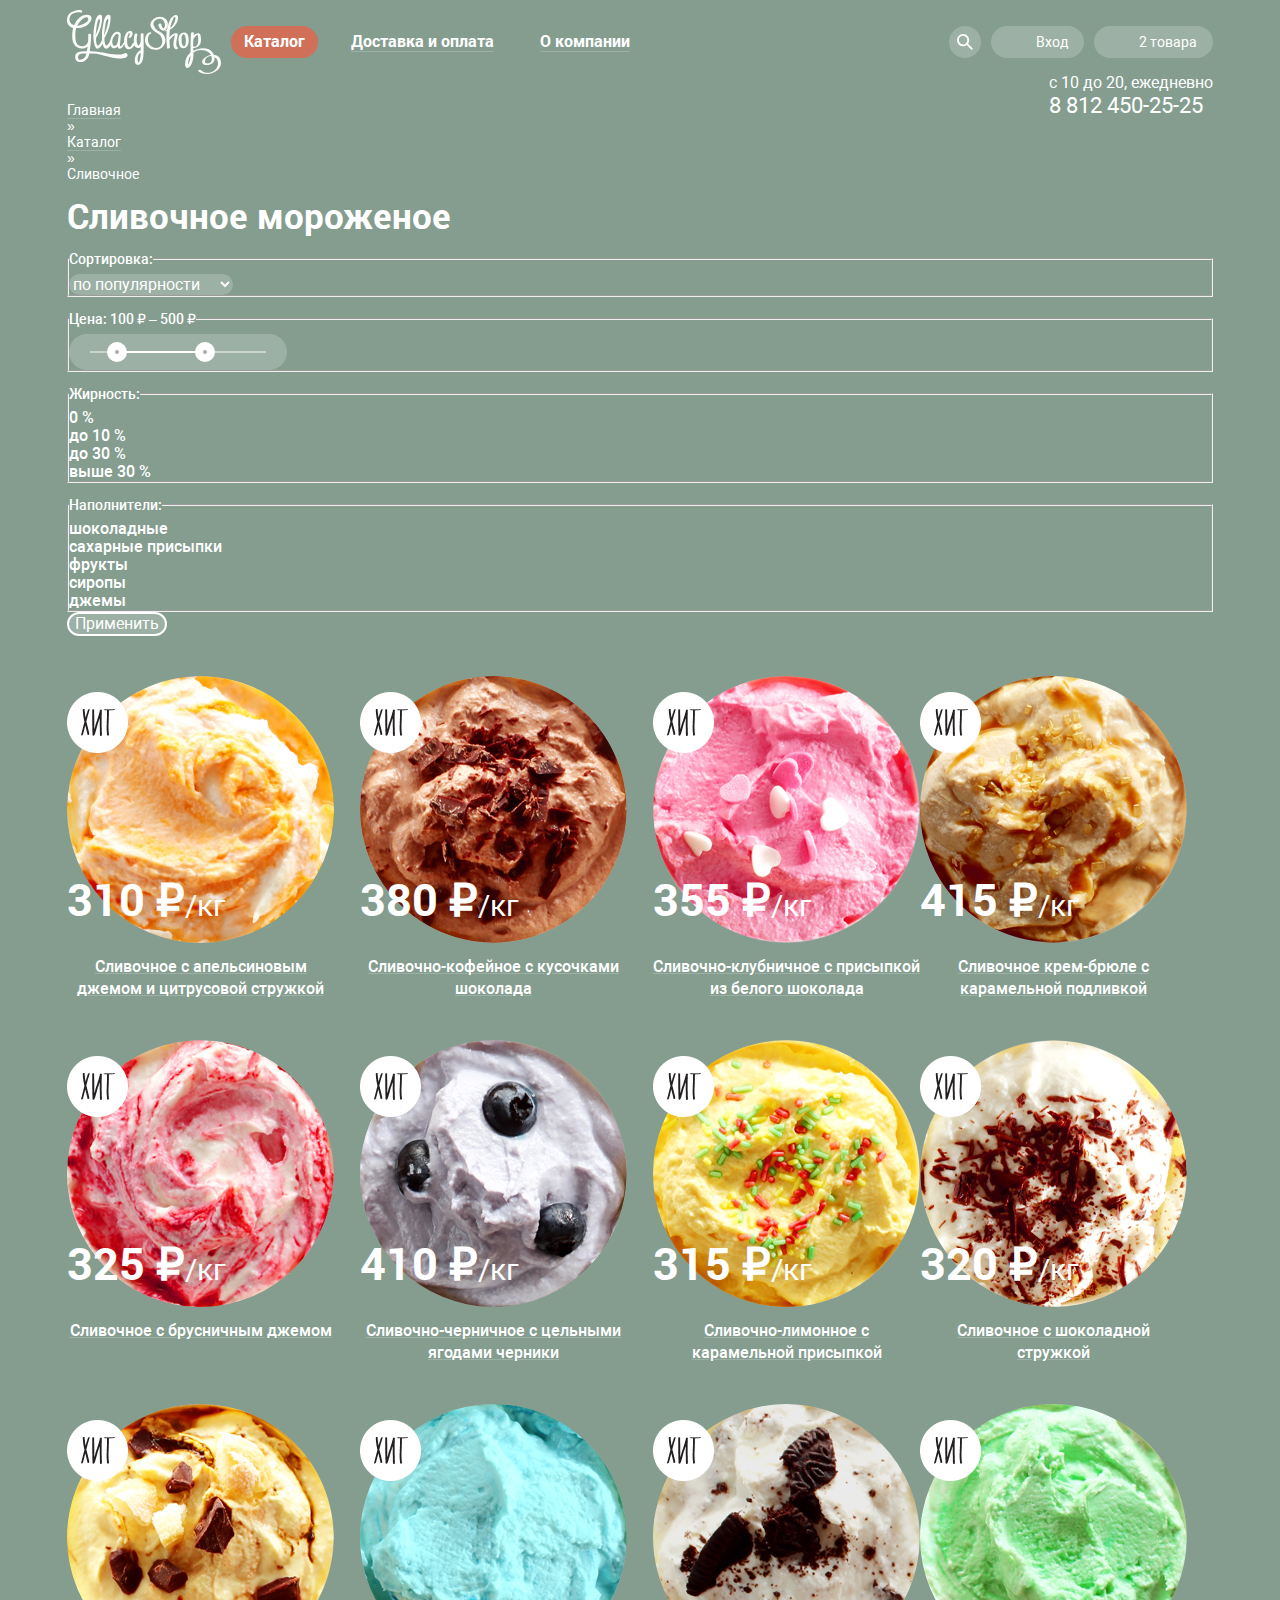
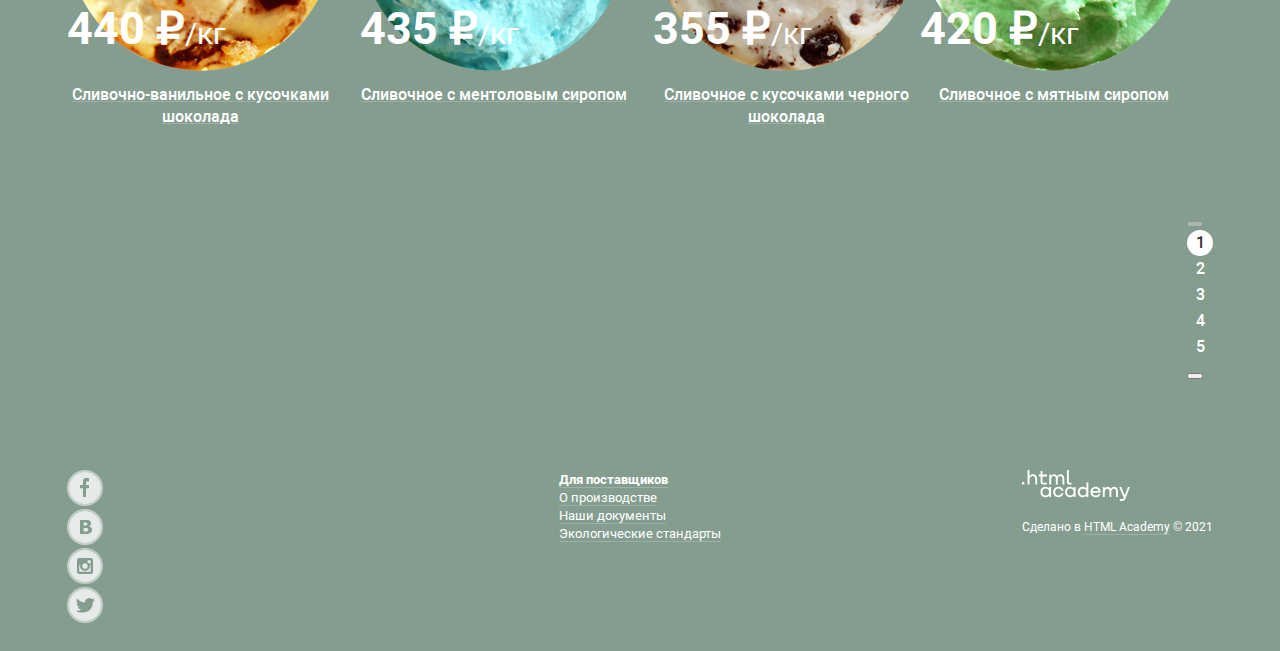
==== catalog.html @ dce728ed "начинает оформление микросетки на главной страницы и выпадающее меню из главного меню" ====
<!DOCTYPE html>
<html lang="ru">
<head>
  <meta charset="utf-8">
  <title>HTML Academy: Глейси</title>
  <meta name="viewport" content="width=device-width, initial-scale=1.0">
  <link rel="icon" href="favicon.ico">
  <link rel="apple-touch-icon" href="favicon/180.png">
<!--  <link rel="manifest" href="manifest.webmanifest">-->
  <link href="https://fonts.googleapis.com/css2?family=Roboto:wght@400;500;700&display=swap" rel="stylesheet">
  <link href="css/normalize.css" rel="stylesheet">
  <link href="css/style.css" rel="stylesheet">
</head>
<body class="green-back">
<header class="main-header">
  <nav class="main-nav">
    <a class="logo" href="index.html">
      <img src="img/logo.svg" width="154" height="64" alt="Логотип магазина мороженого Gllacy Shop">
    </a>
    <ul class="main-nav-list">
      <li class="main-nav-item">
        <a class="main-nav-link active" href="#"><span class="link-border">Каталог</span></a>
        <ul class="menu-list">
          <li class="menu-item">
            <a class="menu-link new" href="#">Новинки</a>
          </li>
          <li class="menu-item active">
            <a class="menu-link">Сливочное</a>
          </li>
          <li class="menu-item">
            <a class="menu-link" href="#">Щербеты</a>
          </li>
          <li class="menu-item">
            <a class="menu-link" href="#">Фруктовый лед</a>
          </li>
          <li class="menu-item">
            <a class="menu-link" href="#">Мелорин</a>
          </li>
        </ul>
      </li>
      <li class="main-nav-item">
        <a class="main-nav-link" href="#"><span class="link-border">Доставка и оплата</span></a>
      </li>
      <li class="main-nav-item">
        <a class="main-nav-link" href="#"><span class="link-border">О компании</span></a>
      </li>
    </ul>
    <ul class="user-list">
      <li class="user-list-item">
        <button class="user-link search-button" type="button" aria-label="Поиск товара"></button>
        <form class="user-form search-form" action="https://echo.htmlacademy.ru" method="get">
          <label class="visually-hidden" for="search-index">Введите слово для поиска</label>
          <input type="text" name="search-index" id="search-index" placeholder="Крем-брюле">
        </form>
      </li>
      <li class="user-list-item">
        <a class="user-link login-link" href="#">Вход</a>
        <form class="user-form login-form" action="https://echo.htmlacademy.ru" method="post">
          <div>
            <label class="visually-hidden" for="login-email">Введите e-mail</label>
            <input type="email" name="login-email" id="login-email" placeholder="email@example.com">
          </div>
          <div>
            <label class="visually-hidden" for="login-password">Введите пароль</label>
            <input type="password" name="login-password" id="login-password"
                   placeholder="&#183; &#183; &#183; &#183; &#183; &#183;">
          </div>
          <div>
            <button class="button login-button" type="button">Войти</button>
            <ul class="login-form-list">
              <li class="login-form-item">
                <a class="login-form-link" href="#">Забыли пароль</a>
              </li>
              <li class="login-form-item">
                <a class="login-form-link" href="#">Новая регистрация</a>
              </li>
            </ul>
          </div>
        </form>
      </li>
      <li class="user-list-item">
        <a class="user-link cart-link" href="#" aria-label="Корзина покупок">
          <span class="cart cart-filled">2 товара</span>
        </a>
        <div class="cart-content">
          <table>
            <tbody>
            <tr>
              <td>
                <button class="cart-reset" type="reset">
                  <span class="visually-hidden">Удалить из корзины</span>
                </button>
              </td>
              <td>
                <img src="img/icecream1.png" width="33" height="33"
                     alt="Сливочный пломбир с желтым апельсиновым джемом">
              </td>
              <td>Пломбир с апельсиновым джемом</td>
              <td>1,5 кг х <span class="cart-price">200 руб.</span></td>
              <td>300 руб.</td>
            </tr>
            <tr>
              <td>
                <button class="cart-reset" type="reset">
                  <span class="visually-hidden">Удалить из корзины</span>
                </button>
              </td>
              <td>
                <img src="img/icecream3.png" width="33" height="33" alt="Розовый клубничный пломбир с присыпкой из
                  маленьких белых сердечек">
              </td>
              <td>Клубничный пломбир с присыпкой из белого шоколада</td>
              <td>1,5 кг х <span class="cart-price">300 руб.</span></td>
              <td>450 руб.</td>
            </tr>
            </tbody>
          </table>
          <dl class="cost-cost">
            <dt>Итого:</dt>
            <dd>750 руб.</dd>
          </dl>
          <button class="button order-button" type="submit">Оформить заказ</button>
        </div>
      </li>
    </ul>
    <div class="nav-contacts">
      <p>с 10 до 20, ежедневно</p>
      <a class="nav-phone" href="tel:88124502525">8 812 450-25-25</a>
    </div>
  </nav>
</header>
<main class="page-main container">
  <ul class="breadcrumbs">
    <li class="breadcrumbs-item">
      <a class="breadcrumbs-link" href="index.html">Главная</a>
    </li>
    <li>
      <span>&#187;</span>
    </li>
    <li class="breadcrumbs-item">
      <a class="breadcrumbs-link" href="catalog.html">Каталог</a>
    </li>
    <li>
      <span>&#187;</span>
    </li>
    <li class="breadcrumbs-item">
      <a class="breadcrumbs-link active">Сливочное</a>
    </li>
  </ul>
  <h1 class="catalog-title">Сливочное мороженое</h1>
  <section class="filter">
    <h2 class="visually-hidden">Фильтр</h2>
    <form class="filter-form" action="https://echo.htmlacademy.ru" method="get">
      <fieldset class="filter-fieldset sorting">
        <legend>Сортировка:</legend>
        <select class="sorting-select" name="sorting">
          <option value="value1" selected>по популярности</option>
          <option value="value2">сначала недорогие</option>
          <option value="value3">сначала дорогие</option>
          <option value="value4">по жирности</option>
        </select>
      </fieldset>
      <fieldset class="filter-fieldset price">
        <legend>Цена: 100 ₽ – 500 ₽</legend>
        <div class="price-range">
          <input type="range" id="range-1" min="0" max="400" value="100">
          <input type="range" id="range-2" min="400" max="800" value="500">
<!--          <div class="price-line-grey">-->
<!--            <div class="price-line-white"></div>-->
<!--          </div>-->
<!--          <div>-->
<!--            <label class="price-circle price-circle-left" for="range-1"></label>-->
<!--            <label class="price-circle price-circle-right" for="range-2"></label>-->
<!--          </div>-->
        </div>
      </fieldset>
      <fieldset class="filter-fieldset fat">
        <legend>Жирность:</legend>
        <ul class="fieldset-list fat-list">
          <li class="fieldset__item">
            <input class="visually-hidden" type="radio" name="radio" id="radio1">
            <label for="radio1" tabindex="0">0 %</label>
          </li>
          <li class="fieldset__item">
            <input class="visually-hidden" type="radio" name="radio" id="radio2" checked>
            <label for="radio2" tabindex="0">до 10 %</label>
          </li>
          <li class="fieldset__item">
            <input class="visually-hidden" type="radio" name="radio" id="radio3">
            <label for="radio3" tabindex="0">до 30 %</label>
          </li>
          <li class="fieldset__item">
            <input class="visually-hidden" type="radio" name="radio" id="radio4">
            <label for="radio4" tabindex="0">выше 30 %</label>
          </li>
        </ul>
      </fieldset>
      <fieldset class="filter-fieldset fillers">
        <legend>Наполнители:</legend>
        <ul class="fieldset-list fillers-list">
          <li class="fieldset__item">
            <label for="filler1">
              <input class="visually-hidden" type="checkbox" name="filler1" id="filler1" checked>
              <span class="form__check"></span>
              шоколадные
            </label>
          </li>
          <li class="fieldset__item">
            <label for="filler2">
              <input class="visually-hidden" type="checkbox" name="filler2" id="filler2" checked>
              <span class="form__check"></span>
              сахарные присыпки
            </label>
          </li>
          <li class="fieldset__item">
            <label for="filler3">
              <input class="visually-hidden" type="checkbox" name="filler3" id="filler3">
              <span class="form__check"></span>
              фрукты
            </label>
          </li>
          <li class="fieldset__item">
            <label for="filler4">
              <input class="visually-hidden" type="checkbox" name="filler4" id="filler4">
              <span class="form__check"></span>
              сиропы
            </label>
          </li>
          <li class="fieldset__item">
            <label for="filler5">
              <input class="visually-hidden" type="checkbox" name="filler5" id="filler5">
              <span class="form__check"></span>
              джемы
            </label>
          </li>
        </ul>
      </fieldset>
      <button class="filter-button" type="button">Применить</button>
    </form>
  </section>
  <section class="cards">
    <h2 class="visually-hidden">Продукция магазина</h2>
    <section class="cards-item">
      <h3>Сливочное с апельсиновым джемом и цитрусовой стружкой</h3>
      <div class="cards-image-wrapper">
        <img class="cards-image" src="img/icecream1.png" width="267" height="267"
             alt="Сливочный пломбир с желтым апельсиновым джемом">
        <p class="cards-label"><span class="visually-hidden">хит</span></p>
        <p class="cards-info"><span class="cards-price">310 ₽</span>/кг</p>
      </div>
      <a class="button product-button" href="#">Быстрый просмотр</a>
    </section>
    <section class="cards-item">
      <h3>Сливочно-кофейное с кусочками шоколада</h3>
      <div class="cards-image-wrapper">
        <img class="cards-image" src="img/icecream2.png" width="267" height="267"
             alt="Кофейный пломбир с кусочками шоколада">
        <p class="cards-label"><span class="visually-hidden">хит</span></p>
        <p class="cards-info"><span class="cards-price">380 ₽</span>/кг</p>
      </div>
      <a class="button product-button" href="#">Быстрый просмотр</a>
    </section>
    <section class="cards-item">
      <h3>Сливочно-клубничное с присыпкой из белого шоколада</h3>
      <div class="cards-image-wrapper">
        <img class="cards-image" src="img/icecream3.png" width="267" height="267" alt="Розовый клубничный пломбир с присыпкой из
                  маленьких белых сердечек">
        <p class="cards-label"><span class="visually-hidden">хит</span></p>
        <p class="cards-info"><span class="cards-price">355 ₽</span>/кг</p>
      </div>
      <a class="button product-button" href="#">Быстрый просмотр</a>
    </section>
    <section class="cards-item">
      <h3>Сливочное крем-брюле с карамельной подливкой</h3>
      <div class="cards-image-wrapper">
        <img class="cards-image" src="img/icecream4.png" width="267" height="267" alt="Бежевый cливочный крем-брюле с вкуснейшей карамельной
            подливкой">
        <p class="cards-label"><span class="visually-hidden">хит</span></p>
        <p class="cards-info"><span class="cards-price">415 ₽</span>/кг</p>
      </div>
      <a class="button product-button" href="#">Быстрый просмотр</a>
    </section>
    <section class="cards-item">
      <h3>Сливочное с брусничным джемом</h3>
      <div class="cards-image-wrapper">
        <img class="cards-image" src="img/icecream5.png" width="267" height="267"
             alt="Cливочное мороженое с красным брусничным джемом">
        <p class="cards-label"><span class="visually-hidden">хит</span></p>
        <p class="cards-info"><span class="cards-price">325 ₽</span>/кг</p>
      </div>
      <a class="button product-button" href="#">Быстрый просмотр</a>
    </section>
    <section class="cards-item">
      <h3>Сливочно-черничное с цельными ягодами черники</h3>
      <div class="cards-image-wrapper">
        <img class="cards-image" src="img/icecream6.png" width="267" height="267"
             alt="Сливочно-черничное мороженое с цельными ягодами черники">
        <p class="cards-label"><span class="visually-hidden">хит</span></p>
        <p class="cards-info"><span class="cards-price">410 ₽</span>/кг</p>
      </div>
      <a class="button product-button" href="#">Быстрый просмотр</a>
    </section>
    <section class="cards-item">
      <h3>Сливочно-лимонное с карамельной присыпкой</h3>
      <div class="cards-image-wrapper">
        <img class="cards-image" src="img/icecream7.png" width="267" height="267" alt="Мороженое лимонного цвета с карамельной присыпкой
          зеленого и красного цвета">
        <p class="cards-label"><span class="visually-hidden">хит</span></p>
        <p class="cards-info"><span class="cards-price">315 ₽</span>/кг</p>
      </div>
      <a class="button product-button" href="#">Быстрый просмотр</a>
    </section>
    <section class="cards-item">
      <h3>Сливочное с шоколадной стружкой</h3>
      <div class="cards-image-wrapper">
        <img class="cards-image" src="img/icecream8.png" width="267" height="267"
             alt="Сливочное мороженое с шоколадной стружкой">
        <p class="cards-label"><span class="visually-hidden">хит</span></p>
        <p class="cards-info"><span class="cards-price">320 ₽</span>/кг</p>
      </div>
      <a class="button product-button" href="#">Быстрый просмотр</a>
    </section>
    <section class="cards-item">
      <h3>Сливочно-ванильное с кусочками шоколада</h3>
      <div class="cards-image-wrapper">
        <img class="cards-image" src="img/icecream9.png" width="267" height="267"
             alt="Мороженое ванильного цвета с кусочками шоколада">
        <p class="cards-label"><span class="visually-hidden">хит</span></p>
        <p class="cards-info"><span class="cards-price">440 ₽</span>/кг</p>
      </div>
      <a class="button product-button" href="#">Быстрый просмотр</a>
    </section>
    <section class="cards-item">
      <h3>Сливочноe с ментоловым сиропом</h3>
      <div class="cards-image-wrapper">
        <img class="cards-image" src="img/icecream10.png" width="267" height="267" alt="Мороженое голубого цвета">
        <p class="cards-label"><span class="visually-hidden">хит</span></p>
        <p class="cards-info"><span class="cards-price">435 ₽</span>/кг</p>
      </div>
      <a class="button product-button" href="#">Быстрый просмотр</a>
    </section>
    <section class="cards-item">
      <h3>Сливочное с кусочками черного шоколада</h3>
      <div class="cards-image-wrapper">
        <img class="cards-image" src="img/icecream11.png" width="267" height="267"
             alt="Сливочное мороженое с кусочками черного шоколада">
        <p class="cards-label"><span class="visually-hidden">хит</span></p>
        <p class="cards-info"><span class="cards-price">355 ₽</span>/кг</p>
      </div>
      <a class="button product-button" href="#">Быстрый просмотр</a>
    </section>
    <section class="cards-item">
      <h3>Сливочное с мятным сиропом</h3>
      <div class="cards-image-wrapper">
        <img class="cards-image" src="img/icecream12.png" width="267" height="267"
             alt="Сливочное мороженого мятного цвета">
        <p class="cards-label"><span class="visually-hidden">хит</span></p>
        <p class="cards-info"><span class="cards-price">420 ₽</span>/кг</p>
      </div>
      <a class="button product-button" href="#">Быстрый просмотр</a>
    </section>
    <ul class="pagination-list">
      <li class="pagination-item">
        <button class="pagination-button pagination-button-left" type="button" disabled>
          <span class="visually-hidden">назад</span>
        </button>
      </li>
      <li class="pagination-item">
        <a class="pagination-link active">1</a>
      </li>
      <li class="pagination-item">
        <a class="pagination-link" href="#">2</a>
      </li>
      <li class="pagination-item">
        <a class="pagination-link" href="#">3</a>
      </li>
      <li class="pagination-item">
        <a class="pagination-link" href="#">4</a>
      </li>
      <li class="pagination-item">
        <a class="pagination-link" href="#">5</a>
      </li>
      <li class="pagination-item">
        <button class="pagination-button pagination-button-right" type="button">
          <span class="visually-hidden">вперед</span>
        </button>
      </li>
    </ul>
  </section>
</main>
<footer class="footer container">
  <ul class="social-list">
    <li class="social-item">
      <a class="social-button facebook" href="#">
        <span class="visually-hidden">Фейсбук</span>
        <svg width="32" height="32" fill="none" xmlns="http://www.w3.org/2000/svg">
          <path d="M16 0a16 16 0 100 32 16 16 0 000-32zm4.06 9.45H17v3.45h3v3.44h-3V25h-3v-8.66h-3V12.9h3V9.45A3.25 3.25
          0 0117 6h3v3.45h.06z" fill="#fff" fill-opacity=".8"/>
        </svg>
      </a>
    </li>
    <li class="social-item">
      <a class="social-button vk" href="#">
        <span class="visually-hidden">Вконтакте</span>
        <svg width="32" height="32" fill="none" xmlns="http://www.w3.org/2000/svg">
          <path d="M16.64 14.49c.325 0 .648-.06.95-.18a1.2 1.2 0 00.64-.56 2 2 0 00.15-.8 1.55 1.55 0 00-.18-.7 1.05 1.05
          0 00-.61-.51 3 3 0 00-1-.17h-2v3h.57c.59-.05 1.08-.06 1.48-.08zM18.12 17.08A4.851 4.851 0 0017 17h-2.39v3.5h2.45a3.23
          3.23 0 001.21-.25c.321-.11.593-.33.77-.62a1.9 1.9 0 00.22-.9 1.76 1.76 0 00-.26-1 1.6 1.6 0 00-.88-.65z"
                fill="#fff" fill-opacity=".8"/>
          <path d="M16 0a16 16 0 100 32 16 16 0 000-32zm6.6 20.53a3.7 3.7 0 01-1.12 1.33 5.17 5.17 0 01-1.83.88 9.76
          9.76 0 01-2.51.27H11V9h5.45a20.61 20.61 0 012.48.11 5.25 5.25 0 011.56.5 2.75 2.75 0 011.19 1.09c.265.473.4
          1.008.39 1.55a3.08 3.08 0 01-.54 1.8 3.46 3.46 0 01-1.53 1.2v.07a4 4 0 012.18 1.13 3.2 3.2 0 01.8 2.26 3.841
          3.841 0 01-.38 1.82z" fill="#fff" fill-opacity=".8"/>
        </svg>
      </a>
    </li>
    <li class="social-item">
      <a class="social-button instagram" href="#">
        <span class="visually-hidden">Инстаграмм</span>
        <svg width="32" height="32" fill="none" xmlns="http://www.w3.org/2000/svg"><g fill-opacity=".8" fill="#fff">
          <path d="M20.92 16A4.96 4.96 0 1111 16c.001-.384.048-.767.14-1.14h-.9v6.84h11.4v-6.84h-.9c.1.373.161.755.18 1.14z"/>
          <path d="M16 18.66A2.66 2.66 0 1013.32 16 2.67 2.67 0 0016 18.66zM21.68 10.3h-3.04v3.04h3.04V10.3z"/>
          <path d="M16 0a16 16 0 100 32 16 16 0 000-32zm8 21.7a2.28 2.28 0 01-2.32 2.3h-11.4A2.29 2.29 0 018 21.7V10.3A2.29
          2.29 0 0110.28 8h11.39A2.29 2.29 0 0124 10.3v11.4z"/></g>
        </svg>
      </a>
    </li>
    <li class="social-item">
      <a class="social-button twitter" href="#">
        <span class="visually-hidden">Твиттер</span>
        <svg width="32" height="32" fill="none" xmlns="http://www.w3.org/2000/svg"><path d="M16 0a16 16 0 100 32 16 16 0
        000-32zm7.94 12.81c-.25 6.52-3.46 10.83-11 10.7h-.48c-.45 0-4.55-.44-5.35-1.82a7.32 7.32 0
        005.12-1.14c-1.05-.29-2.92-.46-3.25-2.85a2.31 2.31 0 001.3.12C9 17 7.53 16.3 7.61 14.17c.418.32.935.482
        1.46.46-.77-.23-2.15-3.24-1-4.78 2 1.79 4.07 3.48 7.8 3.64.23-2.21 1.24-3.7 3.17-4.32A3.61 3.61 0 0123
        10.31c.74-.23 1.45-.47 2.19-.69a2.21 2.21 0 01-.93 1.71 1.77 1.77 0 001.42-.47 2.9 2.9 0 01-1.74 1.95z"
                                                                                         fill="#fff" fill-opacity=".8"/>
        </svg>
      </a>
    </li>
  </ul>
  <ul class="footer-list">
    <li class="footer-item"><a href="#"><b>Для поставщиков</b></a></li>
    <li class="footer-item"><a href="#">О производстве</a></li>
    <li class="footer-item"><a href="#">Наши документы</a></li>
    <li class="footer-item"><a href="#">Экологические стандарты</a></li>
  </ul>
  <div class="copyright">
    <div class="copyright-image-wrapper">
      <img src="img/logo-academy.svg" width="108" height="31" alt="Логотип HTMl Academy">
    </div>
    <p class="copyright-text">Сделано в <a class="copyright-link" href="https://htmlacademy.ru/intensive/htmlcss">HTML Academy</a> © 2021</p>
  </div>
</footer>
</body>
</html>
---- css/style.css ----
@font-face {
  font-family: "Roboto";
  src: url("../fonts/roboto.woff2") format("woff2"),
       url("../fonts/roboto.woff") format("woff");
  font-weight: 400;
  font-style: normal;
  font-display: swap;
}

@font-face {
  font-family: "Roboto";
  src: url("../fonts/robotomedium.woff2") format("woff2"),
       url("../fonts/robotomedium.woff") format("woff");
  font-weight: 500;
  font-style: normal;
  font-display: swap;
}

@font-face {
  font-family: "Roboto";
  src: url("../fonts/robotobold.woff2") format("woff2"),
       url("../fonts/robotobold.woff") format("woff");
  font-weight: 700;
  font-style: normal;
  font-display: swap;
}

:root {
  --black: #000000;
  --basic-dark-grey: #323232;
  --black2: #353535;
  --chocolate-back: #502f1c;
  --green-grey: #5A5A5A;
  --raspberry-back: #690d2a;
  --light-green-grey: #696969;
  --basic-green: #849D8F;
  --basic-grey-blue: #8996A6;
  --basic-brown: #9D8B84;
  --red2: #942718;
  --dark-grey: #999999;
  --grey6: #ABABAB;
  --red1: #AC1000;
  --lightning-green: #D7F2E3;
  --dark-peach: #D07058;
  --grey4: #D3D3D2;
  --gradient-red: #E74A35;
  --orange: #E84D37;
  --waffles-back: #ebddc3;
  --dirty-white: #EDEDED;
  --basic-white: #ffffff;
  --gradient-orange: #f26843;
  --light-peach: #FBDED7;
  --peach: #F6B5A5;
  --white-grey: #F8F7F4;
  --pink: #FFBC9E;
  --white2: #FEFEFE;

  --shadow-grey: rgba(0, 0, 0, 0.2);
  --shadow-grey2: rgba(0, 0, 0, 0.4);
  --grey7: rgba(0, 0, 0, 0.07);
  --brown2: rgba(160, 32, 11, 0.76);
  --grey2: rgba(171, 171, 171, 0.3);
  --light-orange: rgba(172, 16, 0, 0.64);
  --light-orange2: rgba(172, 16, 0, 0.25);
  --grey: rgba(178, 178, 178, 0.52);
  --lightning-grey-blue: rgba(218, 228, 239, 0.75);
  --pink2: rgba(232, 77, 55, 0.3);
  --lightning-brown: rgba(239, 224, 218, 0.75);
  --special-white5: rgba(248, 247, 244, 0.5);
  --special-white: rgba(255, 255, 255, 0.2);
  --special-white2: rgba(255, 255, 255, 0.4);
  --special-white3: rgba(255, 255, 255, 0.5);
  --special-white4: rgba(255, 255, 255, 0.7);
  --special-pink: rgba(255, 188, 158, 0.3);
  --sky-blue: rgba(46, 136, 228, 0.52);
  --grey3: rgba(50, 50, 50, 0.2);
  --grey5: rgba(50, 50, 50, 0.3);
  --shadow-brown: rgba(85, 8, 0, 0.54);
}

html {
  box-sizing: border-box;
  height: 100%;
}

*,
::after,
::before {
  box-sizing: inherit;
}

body {
  min-width: 1200px;
  margin: 0;
  padding: 0;
  font-family: 'Roboto', Arial, sans-serif;
  font-size: 16px;
  line-height: 22px;
  font-weight: 400;
  color: var(--basic-white);

  min-height: 100%;
  display: grid;
  grid-template-rows: min-content 1fr min-content;
  align-content: start;
}

body > input[type="radio"] {
  display: none;
}

.green-back {
  background-color: var(--basic-green);
}

img {
  max-width: 100%;
  height: auto;
}

.visually-hidden:not(:focus):not(:active),
input[type="checkbox"].visually-hidden,
input[type="radio"].visually-hidden {
  position: absolute;
  width: 1px;
  height: 1px;
  margin: -1px;
  border: 0;
  padding: 0;
  white-space: nowrap;
  clip-path: inset(100%);
  clip: rect(0 0 0 0);
  overflow: hidden;
}

.container {
  width: 1200px;
  margin: 0 auto;
  padding: 0 27px;
}

.button {
  background: linear-gradient(180deg, var(--gradient-orange) 0%, var(--gradient-red) 100%);
  box-shadow: 0px 2px 2px var(--light-orange);
  text-shadow: 0px 2px 5px var(--brown2);
  border-radius: 70px;
  color: var(--basic-white);
  border: none;
  font-size: 18px;
  line-height: 24px;
  font-weight: 700;
  display: inline-block;
}

.button:hover {
  background: linear-gradient(0deg, var(--special-white), var(--special-white)), linear-gradient(180deg, var(--gradient-orange) 0%, var(--gradient-red) 100%);
  box-shadow: 0px 1px 2px var(--red1);
}

.button:focus {
  background: linear-gradient(0deg, var(--grey7), var(--grey7)), linear-gradient(180deg, var(--gradient-orange) 0%, var(--gradient-red) 100%);
  box-shadow: inset 0px 2px 2px var(--red2);
}

/*Шапка сайта*/

.main-header {
  margin: 0 auto;
  width: 1200px;
  padding: 10px 27px 28px;
}

.logo {
  width: 154px;
  height: 64px;
}

/*Главная навигация*/

.main-nav {
  display: grid;
  grid-template-rows: auto auto;
  grid-template-columns: 154px 1fr auto;
  column-gap: 10px;
  position: relative;
}

.main-nav a {
  text-decoration: none;
  color: var(--basic-white);
}

.main-nav a:hover,
.main-nav a:focus {
  color: var(--basic-dark-grey);
}

.main-nav-list {
  padding: 0;
  margin: 0;
  list-style: none;
  display: flex;
  flex-wrap: wrap;
  align-items: center;
}

.main-nav-item {
  position: relative;
}

.main-nav-link {
  font-weight: bold;
  line-height: 18px;
  margin-right: 20px;
  padding: 4px 13px 7px 13px;
}

.link-border {
  border-bottom: 1px solid var(--special-white);
}

.main-nav-link:hover {
  background-color: var(--basic-white);
  border-radius: 26px;
}

.main-nav-link:hover .link-border {
  border-bottom: none;
}

.main-nav-link:focus {
  background-color: var(--dirty-white);
  box-shadow: inset 0px 2px 1px var(--light-green-grey);
  border-radius: 26px;
}

.main-nav-link.active {
  background-color: var(--dark-peach);
  border-radius: 26px;
}

.main-nav-link.active .link-border {
  border-bottom: none;
}

.menu-list {
  display: none;
}

.main-nav-item:hover .menu-list {
  display: block;
  width: 143px;
  z-index: 1;
  padding: 0;
  margin: 0;
  list-style: none;
  background-color: var(--basic-white);
  box-shadow: 0px 20px 20px var(--shadow-grey2);
  border-radius: 4px;
  font-size: 14px;
  line-height: 16px;
  position: absolute;
  left: 0;
  top: 28px;
}

.menu-list a {
  color: var(--basic-dark-grey);
}

.menu-link.new {
  font-weight: 700;
  border-bottom: 1px solid var(--grey3);
}

.menu-link {
  border-radius: 0;
}

.menu-link:hover {
  background-color: var(--light-peach);
}

.menu-link:focus {
  background-color: var(--peach);
}

.menu-link.active {
  background-color: var(--dark-peach);
  color: var(--basic-white);
}

/*Сервисная навигация*/

.user-list {
  padding: 0;
  margin: 0;
  list-style: none;
  display: flex;
  flex-wrap: wrap;
  align-items: center;
}

.user-list-item {
  margin-right: 10px;
}

.user-link {
  background-color: var(--special-white);
  font-size: 14px;
  line-height: 16px;
  border-radius: 20px;
  min-height: 32px;
  display: flex;
  align-items: center;
  justify-content: center;
  padding: 7px 16px 7px 45px;
}

.user-list-item:last-child {
  margin-right: 0;
}

.user-link:hover {
  background-color: var(--basic-white);
}

.user-form {
  display: none;
  background-color: var(--white-grey);
  box-shadow: 0px 20px 20px var(--shadow-grey2);
  border-radius: 4px;
}

.user-form input[type="text"],
.user-form input[type="email"],
.user-form input[type="password"] {
  background-color: var(--basic-white);
  border: 1px solid var(--grey4);
  box-sizing: border-box;
  border-radius: 4px;
  color: var(--basic-dark-grey);
}

.user-form input[type="text"]:hover,
.user-form input[type="email"]:hover,
.user-form input[type="password"]:hover,
.mailing-form input[type="email"]:hover {
  border: 2px solid var(--grey);
}

.user-form input[type="text"]:focus,
.user-form input[type="email"]:focus,
.user-form input[type="password"]:focus,
.mailing-form input[type="email"]:focus {
  border: 2px solid var(--sky-blue);
  outline: none;
}

.user-form input::placeholder,
.mailing-form input::placeholder {
  color: var(--dark-grey);
  font-size: 14px;
  line-height: 16px;
  font-weight: 400;
}

.search-button {
  border: none;
  border-radius: 50%;
  width: 32px;
  height: 32px;
  background-image: url("../img/icon-search.svg");
  background-repeat: no-repeat;
  background-position: center;
  background-size: 16px 16px;
  padding: 0;
  cursor: pointer;
}

.search-button:hover {
  background-image: url("../img/icon-search-hover.svg");
}

.login-button,
.order-button {
  box-shadow: 0px 1px 2px var(--light-orange2);
  text-shadow: none;
  border-radius: 26px;
}

.login-form-list {
  padding: 0;
  margin: 0;
  list-style: none;
}

.login-form-list a {
  font-size: 13px;
  line-height: 15px;
  color: var(--basic-dark-grey);
  border-bottom: 1px solid var(--grey5);
}

.login-form-list a:hover,
.login-form-list a:focus {
  color: var(--orange);
  border-bottom: 1px solid var(--pink2);
}

.cart-content {
  display: none;
  background-color: var(--white-grey);
  box-shadow: 0px 20px 20px var(--shadow-grey2);
  border-radius: 4px;
  font-size: 13px;
  line-height: 16px;
  color: var(--basic-dark-grey);
}

.cart-content .product-info {
  color: var(--black);
}

.cart-content img {
  background-color: var(--grey7);
  border-radius: 50%;
}

.cart-price {
  color: var(--grey6);
}

.nav-contacts {
  position: absolute;
  right: 0;
  bottom: -45px;
}

.nav-contacts p {
  margin: 0;
}

.nav-contacts a,
.nav-contacts a:hover,
.nav-contacts a:focus {
  font-size: 22px;
  line-height: 24px;
  color: var(--basic-white);
}

/*Слайдер*/

.slider {
  position: relative;
  margin-bottom: 40px;
  margin-top: 247px;
  text-align: center;
  color: var(--basic-white);

}

.wrapper {
  background-image: url("../img/icecream-group1.png");
  background-repeat: no-repeat;
  background-position: top center;
  min-height: 100vh;
  transition: background-image 0.5s ease, background-color 0.5s ease;
}

/* Псевдоэлементы с изображениями нужны только для предзагрузки картинок, чтобы они уже были в кеше в момент переключения слайдов и сразу отображались */

.wrapper:before,
.wrapper:after {
  content: "";
  visibility: hidden;
}

.wrapper:before {
  background-image: url("../img/icecream-group2.png");
}

.wrapper:after {
  background-image: url("../img/icecream-group3.png");
}

.slide {
  display: none;
}

.slide-title {
  margin: 0 auto;
  margin-bottom: 30px;
  width: 700px;
  font-size: 60px;
  font-weight: 700;
  line-height: 60px;
}

.slide-button {
  display: inline-block;
  margin-bottom: 5px;
  padding: 12px 45px;
  font-weight: 600;
  vertical-align: top;
  color: var(--basic-white);
  text-decoration: none;
  background: var(--gradient-orange);
  border-radius: 70px;
  box-shadow: 0px 2px 2px var(--light-orange);
  text-shadow: 0px 2px 5px var(--brown2);
  font-size: 32px;
  line-height: 44px;
  letter-spacing: 0.05em;
}

.slide-button:hover {
  box-shadow: 0px 2px 2px var(--red1);
}

.toggle {
  position: absolute;
  left: 0;
  bottom: 25px;
  font-size: 0;
}

.toggle label {
  display: inline-block;
  width: 21px;
  height: 21px;
  margin-right: 8px;
  vertical-align: top;
  background-color: transparent;
  border: 2px solid var(--basic-white);
  border-radius: 50%;
  cursor: pointer;
}

.toggle label:hover {
  background-color: var(--special-white2);
}

.btn-1:checked ~ .wrapper .slide1,
.btn-2:checked ~ .wrapper .slide2,
.btn-3:checked ~ .wrapper .slide3 {
  display: block;
}

.btn-1:checked ~ .wrapper {
  background-color: var(--basic-green);
  background-image: url("../img/icecream-group1.png");
}

.btn-2:checked ~ .wrapper {
  background-color: var(--basic-grey-blue);
  background-image: url("../img/icecream-group2.png");
}

.btn-3:checked ~ .wrapper {
  background-color: var(--basic-brown);
  background-image: url("../img/icecream-group3.png");
}

.btn-1:checked ~ .wrapper label[for="btn-1"],
.btn-2:checked ~ .wrapper label[for="btn-2"],
.btn-3:checked ~ .wrapper label[for="btn-3"] {
  background-color: var(--basic-white);
}

/*Двухколоночные блоки*/

.columns {
  display: grid;
  grid-template-columns: 1fr 1fr;
  column-gap: 26px;
  margin-bottom: 40px;
}

/*Акции*/

.special {
}

.special-item {
  width: 560px;
  min-height: 230px;
  border-radius: 16px;
  padding: 16px 22px 22px 16px;
  display: flex;
  flex-direction: column;
  justify-content: space-between;
}

.special-item.raspberries {
  background-image: url("../img/background-raspberries.png");
  background-repeat: no-repeat;
  background-size: 100% 100%;
  background-position: center center;
  background-color: var(--red1);
}

.special-item.chocolates {
  background-image: url("../img/background-chocolate.png");
  background-repeat: no-repeat;
  background-size: 100% 100%;
  background-position: center center;
  background-color: var(--shadow-brown);
}

.special-item h3 {
  margin: 0;
  font-weight: bold;
  font-size: 35px;
  line-height: 41px;
  text-align: left;
  margin-bottom: 15px;
}

.special-item p {
  margin: 0;
  font-weight: bold;
  font-size: 18px;
  line-height: 22px;
}

.special-button {
  /*box-shadow: 0px 2px 2px var(--light-orange);*/
  font-weight: bold;
  /*text-shadow: 0px 2px 5px var(--brown2);*/
  /*border-radius: 70px;*/
  padding: 12px 20px 13px 20px;
  margin-left: auto;
}

.special-button:hover {
  box-shadow: 0px 1px 2px var(--light-orange);
}

/*Карточки с мороженым*/

.cards {
  display: grid;
  grid-template-columns: 1fr 1fr 1fr 1fr;
  row-gap: 40px;
  margin-bottom: 40px;
  position: relative;
}

.cards-image-wrapper {
  height: 267px;
  margin-bottom: 13px;
  position: relative;
}

.cards-item {
  width: 267px;
  min-height: 324px;
  display: flex;
  flex-direction: column;
  /*align-items: center;*/
  box-sizing: content-box;
  margin-right: 26px;
}

.cards-item:nth-child(4n) {
  margin-right: 0;
}

.cards-item:hover {
  background-color: var(--special-white);
  box-shadow: 0 20px 20px var(--shadow-grey);
  border-radius: 4px;
  padding: 6px 13px 0 13px;
  margin-right: 13px;
  margin-left: -13px;
}

.cards-item h3 {
  margin: 0;
  font-weight: 500;
  text-align: center;
  font-size: 16px;
  text-decoration: underline;
  text-decoration-color: var(--special-white);
  order: 2;
}

.cards-item img {
  border-radius: 50%;
  background-color: var(--grey);
  width: 267px;
  height: 267px;
}



.cards-label {
  background-image: url("../img/label.png");
  background-repeat: no-repeat;
  background-position: center center;
  background-size: 100% 100%;
  width: 61px;
  height: 61px;
  display: block;
  position: absolute;
  top: 0;
  left: 0;
}

.cards-item .product-button {
  display: none;
}

.cards-item:hover .product-button {
  display: block;
  order: 3;
  margin: 18px auto 21px auto;
  border-radius: 50px;
  line-height: 24px;
  text-decoration: none;
  box-shadow: 0px 1px 2px var(--red1);
  padding: 12px 16px;
}

.cards-price {
  font-weight: bold;
  font-size: 45px;
  line-height: 45px;
}

.cards-info {
  font-size: 30px;
  line-height: 35px;
  margin: 0;
  position: absolute;
  bottom: 20px;
}

/*О магазине*/

.about {
  background-image: url("../img/background-waffles.png");
  background-size: 100%, 100%;
  background-repeat: no-repeat;
  background-position: center, center;
  background-color: var(--waffles-back);
  color: var(--basic-dark-grey);
  padding: 24px 20px 36px 20px;
  border-radius: 16px;
  margin-bottom: 40px;
}

.about-title {
  margin: 0;
  font-weight: 500;
  font-size: 24px;
  line-height: 30px;
}

.about-list {
  list-style: none;
  margin: 0;
  padding: 0;
  display: grid;
  grid-template-columns: 1fr 1fr;
  column-gap: 26px;
  row-gap: 33px;
}


/*Блок новостей*/

.blog {
  background-color: var(--basic-white);
  background-image: url("../img/background-strawberries.png");
  background-size: 100%, 100%;
  background-repeat: no-repeat;
  background-position: center, right;
  width: 560px;
  min-height: 220px;
  color: var(--basic-dark-grey);
  border-radius: 16px;
}

.blog-title {
  font-weight: 500;
  font-size: 16px;
  line-height: 22px;
  margin: 0;
  text-align: left;
}

.blog-item-title {
  font-weight: 700;
  font-size: 24px;
  line-height: 30px;
  margin: 0;
  text-align: left;
}

.blog-item-title a {
  color: var(--basic-dark-grey);
  text-decoration-color: var(--black2);
}

.blog-item-title a:hover,
.blog-item-title a:focus {
  color: var(--orange);
  text-decoration-color: var(--pink2);
}

/*Рассылка*/

.mailing {
  background-color: var(--basic-white);
  background-image: url("../img/background-mail.png");
  background-size: 100%, 100%;
  background-repeat: no-repeat;
  background-position: top, center;
  width: 560px;
  min-height: 220px;
  padding-top: 5px;
  color: var(--basic-dark-grey);
  border-radius: 16px;
}

.mailing-wrapper {
  background: var(--white-grey);
  border-radius: 16px;
  min-height: 210px;
  margin: 0 5px;
}

.mailing-text {
  margin: 0;
  color: var(--green-grey);
}

.mailing-form input[type="email"] {
  background-color: var(--basic-white);
  border: 1px solid var(--grey);
  border-radius: 6px;
  color: var(--basic-dark-grey);
}

.mailing-button {
  /*border-radius: 70px;*/
  /*text-shadow: 0px 2px 5px var(--brown2);*/
}

/*Карта и контакты*/

.contacts-map {
  background-color: var(--grey);
}

.contacts-wrapper {
  background: var(--white2);
  border-radius: 16px;
  color: var(--basic-dark-grey);
  font-style: normal;
  padding: 30px 25px;
}

.contacts-wrapper p {
  margin: 0;
  font-size: 14px;
  line-height: 20px;
}

.contacts-wrapper span,
.contacts-phone {
  font-weight: bold;
  font-size: 18px;
  line-height: 24px;
}

.contacts-phone {
  color: var(--basic-dark-grey);
  text-decoration: none;
}

.contacts-button {
  text-decoration: none;
  text-shadow: 0px 2px 5px var(--brown2);
/*border-radius: 70px;*/
}

/*Хлебные крошки*/

.breadcrumbs {
  list-style: none;
  margin: 0;
  padding: 0;
  font-size: 14px;
  line-height: 16px;
  margin-bottom: 13px;
}

.breadcrumbs-link {
  color: var(--basic-white);
  text-decoration: none;
  border-bottom: 1px solid var(--special-white);
}

.breadcrumbs-link:hover,
.breadcrumbs-link:focus {
  color: var(--pink);
  border-bottom: 1px solid var(--special-pink);
}

.breadcrumbs-link.active {
  border-bottom: none;
}

/*Каталог*/
.catalog-title {
  margin: 0;
  font-weight: bold;
  font-size: 35px;
  line-height: 41px;
  margin-bottom: 15px;
}

/*Фильтр*/

.filter {
  margin-bottom: 40px;
}

.filter-form {
  font-weight: 500;
  line-height: 18px;
}

.fieldset-list {
  list-style: none;
  margin: 0;
  padding: 0;
  border: none;
}

.filter-fieldset {
  margin: 0;
  padding: 0;
  margin-top: 14px;
}

.filter-fieldset legend {
  margin: 0;
  margin-bottom: 7px;
  font-weight: 500;
  font-size: 14px;
  line-height: 16px;
}

.sorting-select {
  background: var(--special-white);
  border-radius: 20px;
  border: none;
  color: var(--basic-white);
}

.sorting-select:hover {
  color: var(--basic-dark-grey);
}

.price-range {
  background: var(--special-white);
  border-radius: 20px;
  border: none;
  color: var(--basic-white);
  min-height: 36px;
  width: 218px;
  /*position: relative;*/
}

/*.price-line-grey {*/
/*  !*width: 176px;*!*/
/*  height: 2px;*/
/*  background-color: var(--special-white5);*/
/*}*/

/*.price-line-white {*/
/*  width: 60%;*/
/*  height: 2px;*/
/*  background-color: var(--white-grey);*/
/*}*/

/*.price-circle {*/
/*  position: absolute;*/
/*  top: -9px;*/
/*  width: 4px;*/
/*  height: 4px;*/
/*  background: var(--grey6);*/
/*  border: 8px solid var(--basic-white);*/
/*  border-radius: 50%;*/
/*  -webkit-box-shadow: 0 2px 1px 0 var(--grey2);*/
/*  box-shadow: 0 2px 1px 0 var(--grey2);*/
/*  cursor: pointer;*/
/*  box-sizing: content-box;*/
/*}*/

/*.price-circle-left {*/
/*  left: 10%;*/
/*}*/

/*.price-circle-right {*/
/*  right: 10%;*/
/*}*/

/*.price-circle:hover {*/
/*  width: 4px;*/
/*  height: 5px;*/
/*  border: 9px solid var(--basic-white);*/
/*}*/

.filter-button {
  background: var(--special-white);
  border-radius: 20px;
  border: 2px solid var(--basic-white);
  color: var(--basic-white);
}

.filter-button:hover {
  border: none;
  color: var(--basic-dark-grey);
  background-color: var(--basic-white);
}

.filter-button:focus {
  box-shadow: inset 0px 2px 1px var(--light-green-grey);
}

/*Пагинация*/

.pagination-list {
  list-style: none;
  margin: 0;
  padding: 0;
  grid-column: -2/-1;
  justify-self: end;
  padding-top: 40px;
  padding-bottom: 30px;
}

.pagination-link {
  color: var(--basic-white);
  font-weight: 500;
  line-height: 18px;
  width: 26px;
  height: 26px;
  display: flex;
  justify-content: center;
  align-items: center;
  box-sizing: border-box;
  text-decoration: none;
  border-radius: 50%;
}

.pagination-link:hover {
  background-color: var(--special-white);
}

.pagination-link.active,
.pagination-link:focus {
  background-color: var(--basic-white);
  color: var(--basic-dark-grey);
}

/*Подвал сайта*/

.footer {
  padding-top: 18px;
  padding-bottom: 25px;
  font-size: 13px;
  line-height: 18px;
  display: grid;
  grid-template-columns: 1fr 1fr 1fr 1fr;
  column-gap: 26px;
}

.footer-list {
  list-style: none;
  margin: 0;
  padding: 0;
  grid-column: 2/4;
  justify-self: center;
}

.footer-item a {
  color: var(--basic-white);
  text-decoration: none;
  border-bottom: 1px solid var(--special-white);
}

.footer-item a:hover,
.footer-item a:focus {
  color: var(--pink);
  border-bottom: 1px solid var(--special-pink);
}

/*Социальные сети*/

.social-list {
  list-style: none;
  margin: 0;
  padding: 0;
}

.social-button {
  box-sizing: content-box;
  display: inline-block;
  width: 32px;
  height: 32px;
  border: 2px solid var(--special-white3);
  border-radius: 50%;
}

.social-button:hover svg path,
.social-button:hover svg g {
  fill-opacity: 1;
}

.social-button:focus svg path,
.social-button:focus svg g {
  fill-opacity: 1;
}

.social-button:focus {
  border: 2px solid var(--special-white4);
}

/*Копирайт*/

.copyright {
  justify-self: end;
  grid-column: 4/5;
}

.copyright-text {
  font-size: 12px;
}

.copyright-text a {
  color: var(--basic-white);
  border-bottom: 1px solid var(--special-white);
  text-decoration: none;
}

.copyright-text a:hover,
.copyright-text a:focus {
  color: var(--pink);
  border: 1px solid var(--special-pink);
}

.price-range {
  display: flex;
  align-items: center;
  justify-content: center;
}

.price-range input[type="range"] {
  -webkit-appearance: none;  /* Override default CSS styles */
  appearance: none;
  width: 88px; /* Full-width */
  height: 2px; /* Specified height */
  background: linear-gradient(to right, rgba(248, 247, 244, 0.5) 27%, #ffffff 27%); /* Grey background */
  outline: none; /* Remove outline */
  /*opacity: 0.7; !* Set transparency (for mouse-over effects on hover) *!*/
  -webkit-transition: .2s; /* 0.2 seconds transition on hover */
  transition: opacity .2s;
  display: block;
  /*position: absolute;*/
  /*top: 50%;*/
  /*left: 20px;*/
  /*transform: translateX(-50%);*/
}

.price-range input[id="range-2"] {
  background: linear-gradient(to left, rgba(248, 247, 244, 0.5) 73%, #ffffff 73%);
  /*margin-top: -2px;!* Grey background *!*/
  right: 20px;
}

/* Mouse-over effects */
.price-range input[type="range"]:hover {
  /*opacity: 1; !* Fully shown on mouse-over *!*/
}

.price-range input::-webkit-slider-thumb {
  -webkit-appearance: none; /* Override default look */
  appearance: none;
  /*width: 25px; !* Set a specific slider handle width *!*/
  /*height: 25px; !* Slider handle height *!*/
  /*background: #04AA6D; !* Green background *!*/
  width: 4px;
  height: 4px;
  background: var(--grey6);
  border: 8px solid var(--basic-white);
  border-radius: 50%;
  -webkit-box-shadow: 0 2px 1px 0 var(--grey2);
  box-shadow: 0 2px 1px 0 var(--grey2);
  cursor: pointer;
  box-sizing: content-box;
}

.price-range input::-moz-range-thumb {
  width: 25px; /* Set a specific slider handle width */
  height: 25px; /* Slider handle height */
  background: #04AA6D; /* Green background */
  cursor: pointer; /* Cursor on hover */
}
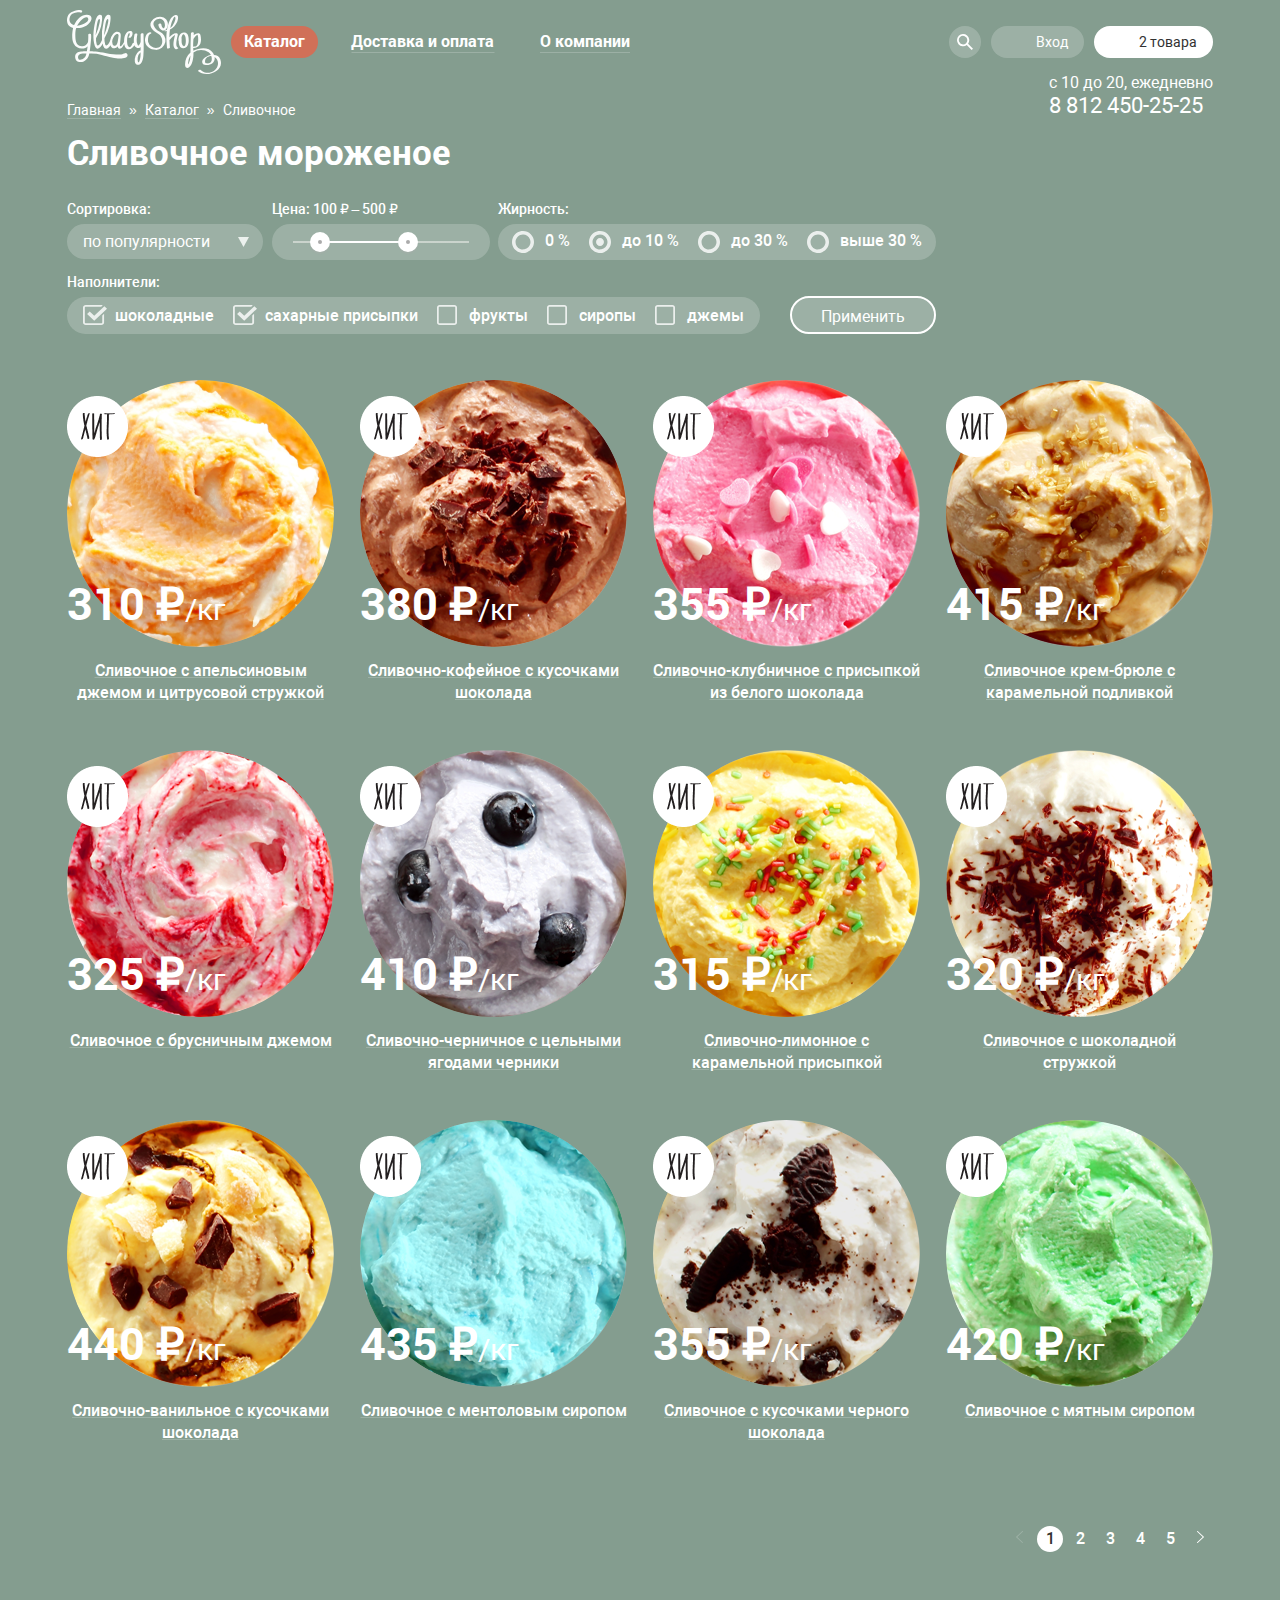
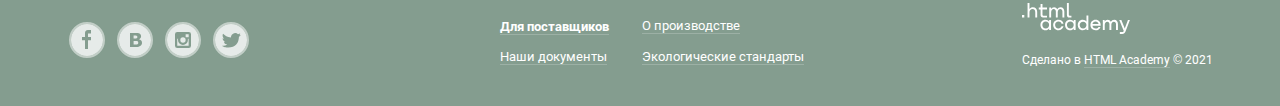
==== commit 0ce9fe16: "стилизует внутреннюю страницу" ====
--- a/catalog.html
+++ b/catalog.html
@@ -19,7 +19,7 @@
     </a>
     <ul class="main-nav-list">
       <li class="main-nav-item">
-        <a class="main-nav-link active" href="#"><span class="link-border">Каталог</span></a>
+        <a class="main-nav-link active" href="#">Каталог</a>
         <ul class="menu-list">
           <li class="menu-item">
             <a class="menu-link new" href="#">Новинки</a>
@@ -39,10 +39,10 @@
         </ul>
       </li>
       <li class="main-nav-item">
-        <a class="main-nav-link" href="#"><span class="link-border">Доставка и оплата</span></a>
+        <a class="main-nav-link" href="#">Доставка и оплата</a>
       </li>
       <li class="main-nav-item">
-        <a class="main-nav-link" href="#"><span class="link-border">О компании</span></a>
+        <a class="main-nav-link" href="#">О компании</a>
       </li>
     </ul>
     <ul class="user-list">
@@ -79,43 +79,43 @@
         </form>
       </li>
       <li class="user-list-item">
-        <a class="user-link cart-link" href="#" aria-label="Корзина покупок">
+        <a class="user-link cart-link cart-link-filled" href="#" aria-label="Корзина покупок">
           <span class="cart cart-filled">2 товара</span>
         </a>
         <div class="cart-content">
           <table>
             <tbody>
             <tr>
-              <td>
+              <td class="reset-td">
                 <button class="cart-reset" type="reset">
                   <span class="visually-hidden">Удалить из корзины</span>
                 </button>
               </td>
-              <td>
+              <td class="image-td">
                 <img src="img/icecream1.png" width="33" height="33"
                      alt="Сливочный пломбир с желтым апельсиновым джемом">
               </td>
-              <td>Пломбир с апельсиновым джемом</td>
-              <td>1,5 кг х <span class="cart-price">200 руб.</span></td>
-              <td>300 руб.</td>
+              <td class="title-td">Пломбир с апельсиновым джемом</td>
+              <td class="info-td">1,5 кг х <span class="cart-price">200 руб.</span></td>
+              <td class="cost-td">300 руб.</td>
             </tr>
             <tr>
-              <td>
+              <td class="reset-td">
                 <button class="cart-reset" type="reset">
                   <span class="visually-hidden">Удалить из корзины</span>
                 </button>
               </td>
-              <td>
+              <td class="image-td">
                 <img src="img/icecream3.png" width="33" height="33" alt="Розовый клубничный пломбир с присыпкой из
                   маленьких белых сердечек">
               </td>
-              <td>Клубничный пломбир с присыпкой из белого шоколада</td>
-              <td>1,5 кг х <span class="cart-price">300 руб.</span></td>
-              <td>450 руб.</td>
+              <td class="title-td">Клубничный пломбир с присыпкой из белого шоколада</td>
+              <td class="info-td">1,5 кг х <span class="cart-price">300 руб.</span></td>
+              <td class="cost-td">450 руб.</td>
             </tr>
             </tbody>
           </table>
-          <dl class="cost-cost">
+          <dl class="cart-total">
             <dt>Итого:</dt>
             <dd>750 руб.</dd>
           </dl>
@@ -134,13 +134,13 @@
     <li class="breadcrumbs-item">
       <a class="breadcrumbs-link" href="index.html">Главная</a>
     </li>
-    <li>
+    <li class="breadcrumbs-item">
       <span>&#187;</span>
     </li>
     <li class="breadcrumbs-item">
-      <a class="breadcrumbs-link" href="catalog.html">Каталог</a>
-    </li>
-    <li>
+      <a class="breadcrumbs-link" href="#">Каталог</a>
+    </li>
+    <li class="breadcrumbs-item">
       <span>&#187;</span>
     </li>
     <li class="breadcrumbs-item">
@@ -153,12 +153,15 @@
     <form class="filter-form" action="https://echo.htmlacademy.ru" method="get">
       <fieldset class="filter-fieldset sorting">
         <legend>Сортировка:</legend>
-        <select class="sorting-select" name="sorting">
-          <option value="value1" selected>по популярности</option>
-          <option value="value2">сначала недорогие</option>
-          <option value="value3">сначала дорогие</option>
-          <option value="value4">по жирности</option>
-        </select>
+        <div class="sorting-select-wrapper">
+          <select class="sorting-select" name="sorting">
+            <option value="value1" selected>по популярности</option>
+            <option value="value2">сначала недорогие</option>
+            <option value="value3">сначала дорогие</option>
+            <option value="value4">по жирности</option>
+          </select>
+          <span class="focus"></span>
+        </div>
       </fieldset>
       <fieldset class="filter-fieldset price">
         <legend>Цена: 100 ₽ – 500 ₽</legend>
@@ -177,20 +180,20 @@
       <fieldset class="filter-fieldset fat">
         <legend>Жирность:</legend>
         <ul class="fieldset-list fat-list">
-          <li class="fieldset__item">
-            <input class="visually-hidden" type="radio" name="radio" id="radio1">
+          <li class="fieldset-item">
+            <input class="form-radio visually-hidden" type="radio" name="radio" id="radio1">
             <label for="radio1" tabindex="0">0 %</label>
           </li>
-          <li class="fieldset__item">
-            <input class="visually-hidden" type="radio" name="radio" id="radio2" checked>
+          <li class="fieldset-item">
+            <input class="form-radio visually-hidden" type="radio" name="radio" id="radio2" checked>
             <label for="radio2" tabindex="0">до 10 %</label>
           </li>
-          <li class="fieldset__item">
-            <input class="visually-hidden" type="radio" name="radio" id="radio3">
+          <li class="fieldset-item">
+            <input class="form-radio visually-hidden" type="radio" name="radio" id="radio3">
             <label for="radio3" tabindex="0">до 30 %</label>
           </li>
-          <li class="fieldset__item">
-            <input class="visually-hidden" type="radio" name="radio" id="radio4">
+          <li class="fieldset-item">
+            <input class="form-radio visually-hidden" type="radio" name="radio" id="radio4">
             <label for="radio4" tabindex="0">выше 30 %</label>
           </li>
         </ul>
@@ -198,38 +201,38 @@
       <fieldset class="filter-fieldset fillers">
         <legend>Наполнители:</legend>
         <ul class="fieldset-list fillers-list">
-          <li class="fieldset__item">
+          <li class="fieldset-item">
             <label for="filler1">
-              <input class="visually-hidden" type="checkbox" name="filler1" id="filler1" checked>
-              <span class="form__check"></span>
+              <input class="form-checkbox visually-hidden" type="checkbox" name="filler1" id="filler1" checked>
+              <span class="form-check"></span>
               шоколадные
             </label>
           </li>
-          <li class="fieldset__item">
+          <li class="fieldset-item">
             <label for="filler2">
-              <input class="visually-hidden" type="checkbox" name="filler2" id="filler2" checked>
-              <span class="form__check"></span>
+              <input class="form-checkbox visually-hidden" type="checkbox" name="filler2" id="filler2" checked >
+              <span class="form-check"></span>
               сахарные присыпки
             </label>
           </li>
-          <li class="fieldset__item">
+          <li class="fieldset-item">
             <label for="filler3">
-              <input class="visually-hidden" type="checkbox" name="filler3" id="filler3">
-              <span class="form__check"></span>
+              <input class="form-checkbox visually-hidden" type="checkbox" name="filler3" id="filler3">
+              <span class="form-check"></span>
               фрукты
             </label>
           </li>
-          <li class="fieldset__item">
+          <li class="fieldset-item">
             <label for="filler4">
-              <input class="visually-hidden" type="checkbox" name="filler4" id="filler4">
-              <span class="form__check"></span>
+              <input class="form-checkbox visually-hidden" type="checkbox" name="filler4" id="filler4">
+              <span class="form-check"></span>
               сиропы
             </label>
           </li>
-          <li class="fieldset__item">
+          <li class="fieldset-item">
             <label for="filler5">
-              <input class="visually-hidden" type="checkbox" name="filler5" id="filler5">
-              <span class="form__check"></span>
+              <input class="form-checkbox visually-hidden" type="checkbox" name="filler5" id="filler5">
+              <span class="form-check"></span>
               джемы
             </label>
           </li>
@@ -238,127 +241,131 @@
       <button class="filter-button" type="button">Применить</button>
     </form>
   </section>
-  <section class="cards">
+  <section>
     <h2 class="visually-hidden">Продукция магазина</h2>
-    <section class="cards-item">
-      <h3>Сливочное с апельсиновым джемом и цитрусовой стружкой</h3>
-      <div class="cards-image-wrapper">
-        <img class="cards-image" src="img/icecream1.png" width="267" height="267"
-             alt="Сливочный пломбир с желтым апельсиновым джемом">
-        <p class="cards-label"><span class="visually-hidden">хит</span></p>
-        <p class="cards-info"><span class="cards-price">310 ₽</span>/кг</p>
-      </div>
-      <a class="button product-button" href="#">Быстрый просмотр</a>
-    </section>
-    <section class="cards-item">
-      <h3>Сливочно-кофейное с кусочками шоколада</h3>
-      <div class="cards-image-wrapper">
-        <img class="cards-image" src="img/icecream2.png" width="267" height="267"
-             alt="Кофейный пломбир с кусочками шоколада">
-        <p class="cards-label"><span class="visually-hidden">хит</span></p>
-        <p class="cards-info"><span class="cards-price">380 ₽</span>/кг</p>
-      </div>
-      <a class="button product-button" href="#">Быстрый просмотр</a>
-    </section>
-    <section class="cards-item">
-      <h3>Сливочно-клубничное с присыпкой из белого шоколада</h3>
-      <div class="cards-image-wrapper">
-        <img class="cards-image" src="img/icecream3.png" width="267" height="267" alt="Розовый клубничный пломбир с присыпкой из
-                  маленьких белых сердечек">
-        <p class="cards-label"><span class="visually-hidden">хит</span></p>
-        <p class="cards-info"><span class="cards-price">355 ₽</span>/кг</p>
-      </div>
-      <a class="button product-button" href="#">Быстрый просмотр</a>
-    </section>
-    <section class="cards-item">
-      <h3>Сливочное крем-брюле с карамельной подливкой</h3>
-      <div class="cards-image-wrapper">
-        <img class="cards-image" src="img/icecream4.png" width="267" height="267" alt="Бежевый cливочный крем-брюле с вкуснейшей карамельной
-            подливкой">
-        <p class="cards-label"><span class="visually-hidden">хит</span></p>
-        <p class="cards-info"><span class="cards-price">415 ₽</span>/кг</p>
-      </div>
-      <a class="button product-button" href="#">Быстрый просмотр</a>
-    </section>
-    <section class="cards-item">
-      <h3>Сливочное с брусничным джемом</h3>
-      <div class="cards-image-wrapper">
-        <img class="cards-image" src="img/icecream5.png" width="267" height="267"
-             alt="Cливочное мороженое с красным брусничным джемом">
-        <p class="cards-label"><span class="visually-hidden">хит</span></p>
-        <p class="cards-info"><span class="cards-price">325 ₽</span>/кг</p>
-      </div>
-      <a class="button product-button" href="#">Быстрый просмотр</a>
-    </section>
-    <section class="cards-item">
-      <h3>Сливочно-черничное с цельными ягодами черники</h3>
-      <div class="cards-image-wrapper">
-        <img class="cards-image" src="img/icecream6.png" width="267" height="267"
-             alt="Сливочно-черничное мороженое с цельными ягодами черники">
-        <p class="cards-label"><span class="visually-hidden">хит</span></p>
-        <p class="cards-info"><span class="cards-price">410 ₽</span>/кг</p>
-      </div>
-      <a class="button product-button" href="#">Быстрый просмотр</a>
-    </section>
-    <section class="cards-item">
-      <h3>Сливочно-лимонное с карамельной присыпкой</h3>
-      <div class="cards-image-wrapper">
-        <img class="cards-image" src="img/icecream7.png" width="267" height="267" alt="Мороженое лимонного цвета с карамельной присыпкой
-          зеленого и красного цвета">
-        <p class="cards-label"><span class="visually-hidden">хит</span></p>
-        <p class="cards-info"><span class="cards-price">315 ₽</span>/кг</p>
-      </div>
-      <a class="button product-button" href="#">Быстрый просмотр</a>
-    </section>
-    <section class="cards-item">
-      <h3>Сливочное с шоколадной стружкой</h3>
-      <div class="cards-image-wrapper">
-        <img class="cards-image" src="img/icecream8.png" width="267" height="267"
-             alt="Сливочное мороженое с шоколадной стружкой">
-        <p class="cards-label"><span class="visually-hidden">хит</span></p>
-        <p class="cards-info"><span class="cards-price">320 ₽</span>/кг</p>
-      </div>
-      <a class="button product-button" href="#">Быстрый просмотр</a>
-    </section>
-    <section class="cards-item">
-      <h3>Сливочно-ванильное с кусочками шоколада</h3>
-      <div class="cards-image-wrapper">
-        <img class="cards-image" src="img/icecream9.png" width="267" height="267"
-             alt="Мороженое ванильного цвета с кусочками шоколада">
-        <p class="cards-label"><span class="visually-hidden">хит</span></p>
-        <p class="cards-info"><span class="cards-price">440 ₽</span>/кг</p>
-      </div>
-      <a class="button product-button" href="#">Быстрый просмотр</a>
-    </section>
-    <section class="cards-item">
-      <h3>Сливочноe с ментоловым сиропом</h3>
-      <div class="cards-image-wrapper">
-        <img class="cards-image" src="img/icecream10.png" width="267" height="267" alt="Мороженое голубого цвета">
-        <p class="cards-label"><span class="visually-hidden">хит</span></p>
-        <p class="cards-info"><span class="cards-price">435 ₽</span>/кг</p>
-      </div>
-      <a class="button product-button" href="#">Быстрый просмотр</a>
-    </section>
-    <section class="cards-item">
-      <h3>Сливочное с кусочками черного шоколада</h3>
-      <div class="cards-image-wrapper">
-        <img class="cards-image" src="img/icecream11.png" width="267" height="267"
-             alt="Сливочное мороженое с кусочками черного шоколада">
-        <p class="cards-label"><span class="visually-hidden">хит</span></p>
-        <p class="cards-info"><span class="cards-price">355 ₽</span>/кг</p>
-      </div>
-      <a class="button product-button" href="#">Быстрый просмотр</a>
-    </section>
-    <section class="cards-item">
-      <h3>Сливочное с мятным сиропом</h3>
-      <div class="cards-image-wrapper">
-        <img class="cards-image" src="img/icecream12.png" width="267" height="267"
-             alt="Сливочное мороженого мятного цвета">
-        <p class="cards-label"><span class="visually-hidden">хит</span></p>
-        <p class="cards-info"><span class="cards-price">420 ₽</span>/кг</p>
-      </div>
-      <a class="button product-button" href="#">Быстрый просмотр</a>
-    </section>
+    <div class="cards">
+      <section class="cards-item">
+        <h3>Сливочное с апельсиновым джемом и цитрусовой стружкой</h3>
+        <div class="cards-image-wrapper">
+          <img class="cards-image" src="img/icecream1.png" width="267" height="267"
+               alt="Сливочный пломбир с желтым апельсиновым джемом">
+          <p class="cards-label"><span class="visually-hidden">хит</span></p>
+          <p class="cards-info"><span class="cards-price">310 ₽</span>/кг</p>
+        </div>
+        <a class="button product-button" href="#">Быстрый просмотр</a>
+      </section>
+      <section class="cards-item">
+        <h3>Сливочно-кофейное с кусочками шоколада</h3>
+        <div class="cards-image-wrapper">
+          <img class="cards-image" src="img/icecream2.png" width="267" height="267"
+               alt="Кофейный пломбир с кусочками шоколада">
+          <p class="cards-label"><span class="visually-hidden">хит</span></p>
+          <p class="cards-info"><span class="cards-price">380 ₽</span>/кг</p>
+        </div>
+        <div class="product-button-wrapper">
+          <a class="button product-button" href="#">Быстрый просмотр</a>
+        </div>
+      </section>
+      <section class="cards-item">
+        <h3>Сливочно-клубничное с присыпкой из белого шоколада</h3>
+        <div class="cards-image-wrapper">
+          <img class="cards-image" src="img/icecream3.png" width="267" height="267" alt="Розовый клубничный пломбир с присыпкой из
+                    маленьких белых сердечек">
+          <p class="cards-label"><span class="visually-hidden">хит</span></p>
+          <p class="cards-info"><span class="cards-price">355 ₽</span>/кг</p>
+        </div>
+        <a class="button product-button" href="#">Быстрый просмотр</a>
+      </section>
+      <section class="cards-item">
+        <h3>Сливочное крем-брюле с карамельной подливкой</h3>
+        <div class="cards-image-wrapper">
+          <img class="cards-image" src="img/icecream4.png" width="267" height="267" alt="Бежевый cливочный крем-брюле с вкуснейшей карамельной
+              подливкой">
+          <p class="cards-label"><span class="visually-hidden">хит</span></p>
+          <p class="cards-info"><span class="cards-price">415 ₽</span>/кг</p>
+        </div>
+        <a class="button product-button" href="#">Быстрый просмотр</a>
+      </section>
+      <section class="cards-item">
+        <h3>Сливочное с брусничным джемом</h3>
+        <div class="cards-image-wrapper">
+          <img class="cards-image" src="img/icecream5.png" width="267" height="267"
+               alt="Cливочное мороженое с красным брусничным джемом">
+          <p class="cards-label"><span class="visually-hidden">хит</span></p>
+          <p class="cards-info"><span class="cards-price">325 ₽</span>/кг</p>
+        </div>
+        <a class="button product-button" href="#">Быстрый просмотр</a>
+      </section>
+      <section class="cards-item">
+        <h3>Сливочно-черничное с цельными ягодами черники</h3>
+        <div class="cards-image-wrapper">
+          <img class="cards-image" src="img/icecream6.png" width="267" height="267"
+               alt="Сливочно-черничное мороженое с цельными ягодами черники">
+          <p class="cards-label"><span class="visually-hidden">хит</span></p>
+          <p class="cards-info"><span class="cards-price">410 ₽</span>/кг</p>
+        </div>
+        <a class="button product-button" href="#">Быстрый просмотр</a>
+      </section>
+      <section class="cards-item">
+        <h3>Сливочно-лимонное с карамельной присыпкой</h3>
+        <div class="cards-image-wrapper">
+          <img class="cards-image" src="img/icecream7.png" width="267" height="267" alt="Мороженое лимонного цвета с карамельной присыпкой
+            зеленого и красного цвета">
+          <p class="cards-label"><span class="visually-hidden">хит</span></p>
+          <p class="cards-info"><span class="cards-price">315 ₽</span>/кг</p>
+        </div>
+        <a class="button product-button" href="#">Быстрый просмотр</a>
+      </section>
+      <section class="cards-item">
+        <h3>Сливочное с шоколадной стружкой</h3>
+        <div class="cards-image-wrapper">
+          <img class="cards-image" src="img/icecream8.png" width="267" height="267"
+               alt="Сливочное мороженое с шоколадной стружкой">
+          <p class="cards-label"><span class="visually-hidden">хит</span></p>
+          <p class="cards-info"><span class="cards-price">320 ₽</span>/кг</p>
+        </div>
+        <a class="button product-button" href="#">Быстрый просмотр</a>
+      </section>
+      <section class="cards-item">
+        <h3>Сливочно-ванильное с кусочками шоколада</h3>
+        <div class="cards-image-wrapper">
+          <img class="cards-image" src="img/icecream9.png" width="267" height="267"
+               alt="Мороженое ванильного цвета с кусочками шоколада">
+          <p class="cards-label"><span class="visually-hidden">хит</span></p>
+          <p class="cards-info"><span class="cards-price">440 ₽</span>/кг</p>
+        </div>
+        <a class="button product-button" href="#">Быстрый просмотр</a>
+      </section>
+      <section class="cards-item">
+        <h3>Сливочноe с ментоловым сиропом</h3>
+        <div class="cards-image-wrapper">
+          <img class="cards-image" src="img/icecream10.png" width="267" height="267" alt="Мороженое голубого цвета">
+          <p class="cards-label"><span class="visually-hidden">хит</span></p>
+          <p class="cards-info"><span class="cards-price">435 ₽</span>/кг</p>
+        </div>
+        <a class="button product-button" href="#">Быстрый просмотр</a>
+      </section>
+      <section class="cards-item">
+        <h3>Сливочное с кусочками черного шоколада</h3>
+        <div class="cards-image-wrapper">
+          <img class="cards-image" src="img/icecream11.png" width="267" height="267"
+               alt="Сливочное мороженое с кусочками черного шоколада">
+          <p class="cards-label"><span class="visually-hidden">хит</span></p>
+          <p class="cards-info"><span class="cards-price">355 ₽</span>/кг</p>
+        </div>
+        <a class="button product-button" href="#">Быстрый просмотр</a>
+      </section>
+      <section class="cards-item">
+        <h3>Сливочное с мятным сиропом</h3>
+        <div class="cards-image-wrapper">
+          <img class="cards-image" src="img/icecream12.png" width="267" height="267"
+               alt="Сливочное мороженого мятного цвета">
+          <p class="cards-label"><span class="visually-hidden">хит</span></p>
+          <p class="cards-info"><span class="cards-price">420 ₽</span>/кг</p>
+        </div>
+        <a class="button product-button" href="#">Быстрый просмотр</a>
+      </section>
+    </div>
     <ul class="pagination-list">
       <li class="pagination-item">
         <button class="pagination-button pagination-button-left" type="button" disabled>
--- a/css/style.css
+++ b/css/style.css
@@ -40,6 +40,7 @@
   --dark-grey: #999999;
   --grey6: #ABABAB;
   --red1: #AC1000;
+  --grey8: #CACAC7;
   --lightning-green: #D7F2E3;
   --dark-peach: #D07058;
   --grey4: #D3D3D2;
@@ -71,6 +72,7 @@
   --special-white2: rgba(255, 255, 255, 0.4);
   --special-white3: rgba(255, 255, 255, 0.5);
   --special-white4: rgba(255, 255, 255, 0.7);
+  --special-white6: rgba(255, 255, 255, 0.8);
   --special-pink: rgba(255, 188, 158, 0.3);
   --sky-blue: rgba(46, 136, 228, 0.52);
   --grey3: rgba(50, 50, 50, 0.2);
@@ -157,7 +159,8 @@
   box-shadow: 0px 1px 2px var(--red1);
 }
 
-.button:focus {
+.button:focus,
+.button:active {
   background: linear-gradient(0deg, var(--grey7), var(--grey7)), linear-gradient(180deg, var(--gradient-orange) 0%, var(--gradient-red) 100%);
   box-shadow: inset 0px 2px 2px var(--red2);
 }
@@ -213,10 +216,19 @@
   line-height: 18px;
   margin-right: 20px;
   padding: 4px 13px 7px 13px;
-}
-
-.link-border {
-  border-bottom: 1px solid var(--special-white);
+  position: relative;
+}
+
+.main-nav-link::after {
+  content: "";
+  width: calc(100% - 26px);
+  height: 1px;
+  background-color: var(--special-white);
+  position: absolute;
+  bottom: 5px;
+  left: 50%;
+  transform: translateX(-50%);
+  /*border-bottom: 1px solid var(--special-white);*/
 }
 
 .main-nav-link:hover {
@@ -228,6 +240,7 @@
   border-bottom: none;
 }
 
+.main-nav-link:active,
 .main-nav-link:focus {
   background-color: var(--dirty-white);
   box-shadow: inset 0px 2px 1px var(--light-green-grey);
@@ -239,8 +252,14 @@
   border-radius: 26px;
 }
 
-.main-nav-link.active .link-border {
-  border-bottom: none;
+/*.main-nav-link.active::after {*/
+/*  border-bottom: none;*/
+/*}*/
+
+.main-nav-link:hover::after,
+.main-nav-link:focus::after,
+.main-nav-link.active::after {
+  display: none;
 }
 
 .menu-list {
@@ -261,20 +280,33 @@
   line-height: 16px;
   position: absolute;
   left: 0;
-  top: 28px;
+  top: 29px;
 }
 
 .menu-list a {
   color: var(--basic-dark-grey);
+}
+
+.menu-link {
+  border-radius: 0;
+  padding: 7px 21px 7px 20px;
+  display: inline-block;
+  vertical-align: middle;
+  width: 100%;
 }
 
 .menu-link.new {
   font-weight: 700;
   border-bottom: 1px solid var(--grey3);
-}
-
-.menu-link {
-  border-radius: 0;
+  padding: 13px 21px 15px 20px;
+  border-top-right-radius: 4px;
+  border-top-left-radius: 4px;
+}
+
+.menu-item:last-child .menu-link {
+  border-bottom-right-radius: 4px;
+  border-bottom-left-radius: 4px;
+  padding-bottom: 13px;
 }
 
 .menu-link:hover {
@@ -303,6 +335,7 @@
 
 .user-list-item {
   margin-right: 10px;
+  position: relative;
 }
 
 .user-link {
@@ -326,7 +359,6 @@
 }
 
 .user-form {
-  display: none;
   background-color: var(--white-grey);
   box-shadow: 0px 20px 20px var(--shadow-grey2);
   border-radius: 4px;
@@ -336,25 +368,30 @@
 .user-form input[type="email"],
 .user-form input[type="password"] {
   background-color: var(--basic-white);
-  border: 1px solid var(--grey4);
+  /*border: 1px solid var(--grey4);*/
   box-sizing: border-box;
   border-radius: 4px;
   color: var(--basic-dark-grey);
+  box-shadow: 0px 0px 0px 1px var(--grey4);
+  border: none;
+  padding: 13px 15px;
 }
 
 .user-form input[type="text"]:hover,
 .user-form input[type="email"]:hover,
 .user-form input[type="password"]:hover,
 .mailing-form input[type="email"]:hover {
-  border: 2px solid var(--grey);
+  /*border: 2px solid var(--grey);*/
+  box-shadow: 0px 0px 0px 2px var(--grey);
 }
 
 .user-form input[type="text"]:focus,
 .user-form input[type="email"]:focus,
 .user-form input[type="password"]:focus,
 .mailing-form input[type="email"]:focus {
-  border: 2px solid var(--sky-blue);
+  /*border: 2px solid var(--sky-blue);*/
   outline: none;
+  box-shadow: 0px 0px 0px 2px var(--sky-blue);
 }
 
 .user-form input::placeholder,
@@ -382,6 +419,28 @@
   background-image: url("../img/icon-search-hover.svg");
 }
 
+.search-form,
+.login-form {
+  display: none;
+}
+
+.user-list-item:hover .search-form {
+  display: block;
+  width: 341px;
+  min-height: 81px;
+  position: absolute;
+  z-index: 1;
+  right: 0;
+  top: 34px;
+  padding: 20px 15px;
+}
+
+.search-form input[type="text"],
+.login-form input[type="email"],
+.login-form input[type="password"] {
+  width: 100%;
+}
+
 .login-button,
 .order-button {
   box-shadow: 0px 1px 2px var(--light-orange2);
@@ -389,10 +448,39 @@
   border-radius: 26px;
 }
 
+.login-button {
+  padding: 10px 25px;
+}
+
+.user-list-item:hover .login-form {
+  display: block;
+  width: 277px;
+  min-height: 214px;
+  position: absolute;
+  z-index: 1;
+  right: 0;
+  top: 34px;
+  padding: 20px 17px 20px 19px;
+}
+
+.login-form div {
+  margin-bottom: 20px;
+}
+
+.login-form div:last-child {
+  margin-bottom: 0;
+  display: flex;
+  justify-content: space-between;
+}
+
 .login-form-list {
   padding: 0;
   margin: 0;
   list-style: none;
+  display: flex;
+  flex-wrap: wrap;
+  justify-content: space-between;
+  flex-direction: column;
 }
 
 .login-form-list a {
@@ -408,14 +496,67 @@
   border-bottom: 1px solid var(--pink2);
 }
 
+.main-nav .cart-link-filled {
+  background-color: var(--basic-white);
+  color: var(--basic-dark-grey);
+}
+
 .cart-content {
   display: none;
+}
+
+.user-list-item:hover .cart-content {
+  display: block;
   background-color: var(--white-grey);
   box-shadow: 0px 20px 20px var(--shadow-grey2);
   border-radius: 4px;
   font-size: 13px;
   line-height: 16px;
   color: var(--basic-dark-grey);
+  padding: 10px 14px 21px 15px;
+  position: absolute;
+  right: 0;
+  top: 35px;
+  width: 539px;
+  z-index: 1;
+}
+
+.cart-content table {
+  padding-bottom: 14px;
+  border-bottom: 1px solid var(--grey8);
+  margin-bottom: 18px;
+  width: 100%;
+}
+
+.cart-content table td {
+  padding-top: 10px;
+  padding-bottom: 10px;
+}
+
+.reset-td {
+  padding-left: 3px;
+  padding-right: 3px;
+}
+
+.image-td {
+  padding-left: 3px;
+  padding-right: 6px;
+}
+
+.title-td {
+  padding-left: 7px;
+  padding-right: 15px;
+  width: 238px;
+}
+
+.info-td {
+  padding-left: 16px;
+  padding-right: 12px;
+}
+
+.cost-td {
+  padding-left: 12px;
+  padding-right: 11px;
 }
 
 .cart-content .product-info {
@@ -429,6 +570,49 @@
 
 .cart-price {
   color: var(--grey6);
+}
+
+.cart-reset {
+  position: relative;
+  padding: 0;
+  width: 21px;
+  height: 21px;
+  border: none;
+  background-color: transparent;
+}
+
+.cart-reset:after {
+  content: "";
+  background-image: url("../img/icon-cross.svg");
+  background-repeat: no-repeat;
+  background-position: 0 0;
+  background-size: 11px 11px;
+  position: absolute;
+  width: 11px;
+  height: 11px;
+  top: 50%;
+  left: 50%;
+  transform: translate(-50%, -50%);
+}
+
+.cart-total {
+  display: flex;
+  justify-content: flex-end;
+  align-items: center;
+  font-size: 15px;
+  font-weight: 700;
+  margin-bottom: 18px;
+}
+
+.cart-total dd {
+  margin-left: 5px;
+}
+
+.order-button {
+  padding: 11px 15px 10px;
+  width: 172px;
+  display: block;
+  margin-left: auto;
 }
 
 .nav-contacts {
@@ -541,6 +725,10 @@
   background-color: var(--special-white2);
 }
 
+.toggle label:active {
+  background-color: var(--basic-white);
+}
+
 .btn-1:checked ~ .wrapper .slide1,
 .btn-2:checked ~ .wrapper .slide2,
 .btn-3:checked ~ .wrapper .slide3 {
@@ -640,11 +828,17 @@
 /*Карточки с мороженым*/
 
 .cards {
-  display: grid;
-  grid-template-columns: 1fr 1fr 1fr 1fr;
-  row-gap: 40px;
-  margin-bottom: 40px;
+  /*display: grid;*/
+  /*grid-template-columns: 1fr 1fr 1fr 1fr;*/
+  /*row-gap: 40px;*/
+  /*margin-bottom: 40px;*/
   position: relative;
+
+  display: flex;
+  flex-wrap: wrap;
+  justify-content: start;
+  margin-left: -13px;
+  margin-right: -13px;
 }
 
 .cards-image-wrapper {
@@ -654,26 +848,30 @@
 }
 
 .cards-item {
-  width: 267px;
+  width: 293px;
   min-height: 324px;
   display: flex;
   flex-direction: column;
   /*align-items: center;*/
-  box-sizing: content-box;
-  margin-right: 26px;
-}
-
-.cards-item:nth-child(4n) {
-  margin-right: 0;
-}
+  /*box-sizing: content-box;*/
+  /*margin-right: 26px;*/
+  padding: 6px 13px 0 13px;
+  margin-bottom: 40px;
+}
+
+/*.cards-item:nth-child(4n){*/
+/*  margin-right: 0;*/
+/*}*/
 
 .cards-item:hover {
   background-color: var(--special-white);
   box-shadow: 0 20px 20px var(--shadow-grey);
   border-radius: 4px;
-  padding: 6px 13px 0 13px;
-  margin-right: 13px;
-  margin-left: -13px;
+  /*padding: 6px 13px 0 13px;*/
+  /*margin-right: 13px;*/
+  /*margin-left: -13px;*/
+  position: relative;
+  z-index: 2;
 }
 
 .cards-item h3 {
@@ -692,8 +890,6 @@
   width: 267px;
   height: 267px;
 }
-
-
 
 .cards-label {
   background-image: url("../img/label.png");
@@ -756,6 +952,7 @@
   font-weight: 500;
   font-size: 24px;
   line-height: 30px;
+  margin-bottom: 7px;
 }
 
 .about-list {
@@ -765,9 +962,12 @@
   display: grid;
   grid-template-columns: 1fr 1fr;
   column-gap: 26px;
-  row-gap: 33px;
-}
-
+  row-gap: 25px;
+}
+
+.about-item {
+  padding: 5px 0 0 55px;
+}
 
 /*Блок новостей*/
 
@@ -781,6 +981,7 @@
   min-height: 220px;
   color: var(--basic-dark-grey);
   border-radius: 16px;
+  padding: 23px 20px;
 }
 
 .blog-title {
@@ -789,6 +990,7 @@
   line-height: 22px;
   margin: 0;
   text-align: left;
+  margin-bottom: 15px;
 }
 
 .blog-item-title {
@@ -797,17 +999,32 @@
   line-height: 30px;
   margin: 0;
   text-align: left;
+  width: 287px;
 }
 
 .blog-item-title a {
   color: var(--basic-dark-grey);
-  text-decoration-color: var(--black2);
+  /*text-decoration: underline 2px solid var(--black2);*/
+  text-decoration: none;
+  display: inline;
+}
+
+.blog-item-link span {
+  background-image: linear-gradient(to bottom, var(--black2) 50%, transparent 50%);
+  background-position: 0 1.15em;
+  background-repeat: repeat-x;
+  background-size: 2px 4px;
 }
 
 .blog-item-title a:hover,
 .blog-item-title a:focus {
   color: var(--orange);
   text-decoration-color: var(--pink2);
+}
+
+.blog-item-link:hover span,
+.blog-item-link:focus span {
+  background-image: linear-gradient(to bottom, var(--pink2) 50%, transparent 50%);
 }
 
 /*Рассылка*/
@@ -830,26 +1047,44 @@
   border-radius: 16px;
   min-height: 210px;
   margin: 0 5px;
+  padding: 25px 16px 27px 20px;
 }
 
 .mailing-text {
   margin: 0;
   color: var(--green-grey);
+  margin-bottom: 45px;
+}
+
+.mailing-form {
+  display: flex;
+  width: 100%;
 }
 
 .mailing-form input[type="email"] {
   background-color: var(--basic-white);
-  border: 1px solid var(--grey);
+  /*border: 1px solid var(--grey);*/
   border-radius: 6px;
   color: var(--basic-dark-grey);
+  padding: 12px 14px;
+  margin-right: 10px;
+  flex-grow: 1;
+  box-shadow: 0px 0px 0px 1px var(--grey);
+  border: none;
 }
 
 .mailing-button {
   /*border-radius: 70px;*/
   /*text-shadow: 0px 2px 5px var(--brown2);*/
+  padding: 10px 19px;
 }
 
 /*Карта и контакты*/
+.contacts {
+  width: 1200px;
+  margin: 0 auto;
+  position: relative;
+}
 
 .contacts-map {
   background-color: var(--grey);
@@ -861,12 +1096,18 @@
   color: var(--basic-dark-grey);
   font-style: normal;
   padding: 30px 25px;
+  position: absolute;
+  right: 27px;
+  top: 50%;
+  transform: translateY(-50%);
+  width: 306px;
 }
 
 .contacts-wrapper p {
   margin: 0;
   font-size: 14px;
   line-height: 20px;
+  margin-bottom: 30px;
 }
 
 .contacts-wrapper span,
@@ -885,6 +1126,9 @@
   text-decoration: none;
   text-shadow: 0px 2px 5px var(--brown2);
 /*border-radius: 70px;*/
+  padding: 13px 20px;
+  text-align: center;
+  width: 100%;
 }
 
 /*Хлебные крошки*/
@@ -896,6 +1140,13 @@
   font-size: 14px;
   line-height: 16px;
   margin-bottom: 13px;
+  display: flex;
+  flex-wrap: wrap;
+  align-items: center;
+}
+
+.breadcrumbs-item {
+  margin-right: 8px;
 }
 
 .breadcrumbs-link {
@@ -930,8 +1181,13 @@
 }
 
 .filter-form {
+  width: 869px;
   font-weight: 500;
   line-height: 18px;
+  display: flex;
+  flex-wrap: wrap;
+  align-items: start;
+  justify-content: space-between;
 }
 
 .fieldset-list {
@@ -939,12 +1195,25 @@
   margin: 0;
   padding: 0;
   border: none;
+  background-color: var(--special-white);
+  border-radius: 20px;
+  display: flex;
+  align-items: center;
+}
+
+.fieldset-item {
+  margin-right: 19px;
+}
+
+.fieldset-item:last-child {
+  margin-right: 0;
 }
 
 .filter-fieldset {
   margin: 0;
   padding: 0;
   margin-top: 14px;
+  border: none;
 }
 
 .filter-fieldset legend {
@@ -955,16 +1224,95 @@
   line-height: 16px;
 }
 
-.sorting-select {
-  background: var(--special-white);
+/*.sorting-select {*/
+/*  background-color: var(--special-white);*/
+/*  border-radius: 20px;*/
+/*  border: none;*/
+/*  color: var(--basic-white);*/
+/*  width: 196px;*/
+/*  padding: 9px 14px 8px 16px;*/
+/*}*/
+
+.sorting-select-wrapper:hover .sorting-select {
+  color: var(--basic-dark-grey);
+}
+
+.sorting-select-wrapper select {
+  /*// A reset of styles, including removing the default dropdown arrow*/
+  -webkit-appearance: none;
+  -moz-appearance: none;
+  appearance: none;
+  /*// Additional resets for further consistency*/
+  background-color: transparent;
+  border: none;
+  padding: 0 1em 0 0;
+  margin: 0;
+  width: 100%;
+  font-family: inherit;
+  font-size: inherit;
+  cursor: inherit;
+  line-height: inherit;
+  outline: none;
+  z-index: 1;
+  color: var(--basic-white);
+}
+
+.sorting-select-wrapper select::-ms-expand {
+  display: none;
+}
+
+.sorting-select-wrapper {
+  background-color: var(--special-white);
   border-radius: 20px;
   border: none;
   color: var(--basic-white);
-}
-
-.sorting-select:hover {
-  color: var(--basic-dark-grey);
-}
+  width: 196px;
+  padding: 9px 14px 8px 16px;
+  /*min-width: 15ch;*/
+  /*max-width: 30ch;*/
+  font-size: inherit;
+  cursor: pointer;
+  line-height: inherit;
+  /*background-image: linear-gradient(to top, #f9f9f9, #fff 33%);*/
+  /*color: black;*/
+  position: relative;
+  display: grid;
+  grid-template-areas: "select";
+  align-items: center;
+}
+
+.sorting-select-wrapper::after {
+  content: "";
+  background-image: url("../img/icon-select.svg");
+  /*position: absolute;*/
+  width: 11px;
+  height: 10px;
+  /*top: 6px;*/
+  /*right: 3px;*/
+  justify-self: end;
+}
+
+.sorting-select-wrapper:hover::after {
+  background-image: url("../img/icon-select-hover.svg");
+  /*display: none;*/
+}
+
+.sorting-select-wrapper select,
+.sorting-select-wrapper::after {
+  grid-area: select;
+}
+
+.sorting-select-wrapper select:focus + .focus {
+  position: absolute;
+  top: -1px;
+  left: -1px;
+  right: -1px;
+  bottom: -1px;
+  border: 2px solid var(--select-focus);
+  border-radius: inherit;
+}
+
+
 
 .price-range {
   background: var(--special-white);
@@ -1015,145 +1363,6 @@
 /*  height: 5px;*/
 /*  border: 9px solid var(--basic-white);*/
 /*}*/
-
-.filter-button {
-  background: var(--special-white);
-  border-radius: 20px;
-  border: 2px solid var(--basic-white);
-  color: var(--basic-white);
-}
-
-.filter-button:hover {
-  border: none;
-  color: var(--basic-dark-grey);
-  background-color: var(--basic-white);
-}
-
-.filter-button:focus {
-  box-shadow: inset 0px 2px 1px var(--light-green-grey);
-}
-
-/*Пагинация*/
-
-.pagination-list {
-  list-style: none;
-  margin: 0;
-  padding: 0;
-  grid-column: -2/-1;
-  justify-self: end;
-  padding-top: 40px;
-  padding-bottom: 30px;
-}
-
-.pagination-link {
-  color: var(--basic-white);
-  font-weight: 500;
-  line-height: 18px;
-  width: 26px;
-  height: 26px;
-  display: flex;
-  justify-content: center;
-  align-items: center;
-  box-sizing: border-box;
-  text-decoration: none;
-  border-radius: 50%;
-}
-
-.pagination-link:hover {
-  background-color: var(--special-white);
-}
-
-.pagination-link.active,
-.pagination-link:focus {
-  background-color: var(--basic-white);
-  color: var(--basic-dark-grey);
-}
-
-/*Подвал сайта*/
-
-.footer {
-  padding-top: 18px;
-  padding-bottom: 25px;
-  font-size: 13px;
-  line-height: 18px;
-  display: grid;
-  grid-template-columns: 1fr 1fr 1fr 1fr;
-  column-gap: 26px;
-}
-
-.footer-list {
-  list-style: none;
-  margin: 0;
-  padding: 0;
-  grid-column: 2/4;
-  justify-self: center;
-}
-
-.footer-item a {
-  color: var(--basic-white);
-  text-decoration: none;
-  border-bottom: 1px solid var(--special-white);
-}
-
-.footer-item a:hover,
-.footer-item a:focus {
-  color: var(--pink);
-  border-bottom: 1px solid var(--special-pink);
-}
-
-/*Социальные сети*/
-
-.social-list {
-  list-style: none;
-  margin: 0;
-  padding: 0;
-}
-
-.social-button {
-  box-sizing: content-box;
-  display: inline-block;
-  width: 32px;
-  height: 32px;
-  border: 2px solid var(--special-white3);
-  border-radius: 50%;
-}
-
-.social-button:hover svg path,
-.social-button:hover svg g {
-  fill-opacity: 1;
-}
-
-.social-button:focus svg path,
-.social-button:focus svg g {
-  fill-opacity: 1;
-}
-
-.social-button:focus {
-  border: 2px solid var(--special-white4);
-}
-
-/*Копирайт*/
-
-.copyright {
-  justify-self: end;
-  grid-column: 4/5;
-}
-
-.copyright-text {
-  font-size: 12px;
-}
-
-.copyright-text a {
-  color: var(--basic-white);
-  border-bottom: 1px solid var(--special-white);
-  text-decoration: none;
-}
-
-.copyright-text a:hover,
-.copyright-text a:focus {
-  color: var(--pink);
-  border: 1px solid var(--special-pink);
-}
 
 .price-range {
   display: flex;
@@ -1206,9 +1415,360 @@
   box-sizing: content-box;
 }
 
+.price-range input::-webkit-slider-thumb:hover {
+  width: 4px;
+  height: 5px;
+  border: 9px solid var(--basic-white);
+}
+
 .price-range input::-moz-range-thumb {
-  width: 25px; /* Set a specific slider handle width */
-  height: 25px; /* Slider handle height */
-  background: #04AA6D; /* Green background */
-  cursor: pointer; /* Cursor on hover */
-}
+  width: 4px;
+  height: 4px;
+  background: var(--grey6);
+  border: 8px solid var(--basic-white);
+  border-radius: 50%;
+  box-shadow: 0 2px 1px 0 var(--grey2);
+  cursor: pointer;
+  box-sizing: content-box;
+}
+
+.fat-list {
+  padding: 7px 14px;
+}
+
+.fat-list label {
+  display: inline-block;
+  vertical-align: middle;
+}
+
+.form-radio + label::before {
+  content: "";
+  width: 22px;
+  height: 22px;
+  background-image: url("../img/radio-off.svg");
+  background-repeat: no-repeat;
+  background-size: 22px 22px;
+  background-position: left center;
+  /*position: absolute;*/
+  /*border: 4px solid var(--special-white);*/
+  /*box-shadow: 0 0 0 5px var(--special-white6);*/
+  /*border-radius: 50%;*/
+  /*background-repeat: no-repeat;*/
+  /*background-position: top center;*/
+  /*background-size: 7px 7px;*/
+  /*background-color: var(--special-white);*/
+  display: inline-block;
+  vertical-align: middle;
+  cursor: pointer;
+  /*box-sizing: content-box;*/
+  margin-right: 11px;
+  opacity: 80%;
+}
+
+.form-radio:checked + label::before {
+  content: "";
+  background-image: url("../img/radio-on.svg");
+  /*width: 6px;*/
+  /*height: 6px;*/
+  /*border: 6px solid transparent;*/
+  /*box-shadow: 0 0 0 5px var(--special-white6);*/
+  /*border-radius: 50%;*/
+  /*background-repeat: no-repeat;*/
+  /*background-position: 0 0;*/
+  /*!*background-size: 12px 12px;*!*/
+  /*background-color: var(--special-white6);*/
+  /*display: inline-block;*/
+  /*vertical-align: middle;*/
+  /*cursor: pointer;*/
+}
+
+.form-radio:checked:hover + label::before,
+.form-radio:hover + label::before,
+.form-checkbox:hover + .form-check,
+.form-checkbox:checked:hover + .form-check {
+  opacity: 100%;
+}
+
+.form-radio:checked:disabled + label::before,
+.form-radio:disabled + label::before,
+.form-checkbox:disabled + .form-check,
+.form-checkbox:checked:disabled + .form-check {
+  opacity: 40%;
+}
+
+.fillers-list {
+  padding: 9px 16px;
+}
+
+.fillers-list label {
+  padding-left: 32px;
+  position: relative;
+  display: inline-block;
+  vertical-align: middle;
+}
+
+.form-check {
+  position: absolute;
+  left: 0;
+  top: -2px;
+  width: 20px;
+  height: 20px;
+  background-image: url("../img/checkbox-off.svg");
+  background-position: center left 0;
+  background-size: 20px 20px;
+  background-repeat: no-repeat;
+  /*margin-right: 8px;*/
+  opacity: 80%;
+}
+
+.form-checkbox:checked + .form-check {
+  /*content: "";*/
+  /*width: 30px;*/
+  /*height: 30px;*/
+  /*background-image: url("../img/icon-tick.svg");*/
+  /*background-size: 22px 17px;*/
+  /*background-repeat: no-repeat;*/
+  /*background-position: center center;*/
+  position: absolute;
+  /*border: 1px solid rgb(205, 205, 205);*/
+  left: 0;
+  top: -2px;
+  width: 24px;
+  height: 20px;
+  background-image: url("../img/checkbox-on.svg");
+  background-position: center left 0;
+  background-size: 24px 20px;
+  background-repeat: no-repeat;
+  opacity: 80%;
+}
+
+
+
+
+
+.filter-button {
+  background: var(--special-white);
+  border-radius: 20px;
+  border: 2px solid var(--basic-white);
+  color: var(--basic-white);
+  padding: 10px 29px 5px 29px;
+  align-self: flex-end;
+  min-height: 36px;
+}
+
+.filter-button:hover {
+  border: none;
+  color: var(--basic-dark-grey);
+  background-color: var(--basic-white);
+}
+
+.filter-button:active {
+  box-shadow: inset 0px 2px 1px var(--light-green-grey);
+}
+
+/*Пагинация*/
+
+.pagination-list {
+  list-style: none;
+  margin: 0;
+  padding: 0;
+  grid-column: -2/-1;
+  justify-self: end;
+  padding-top: 40px;
+  padding-bottom: 30px;
+  display: flex;
+  flex-wrap: wrap;
+  justify-content: flex-end;
+  align-items: center;
+}
+
+.pagination-item {
+  margin-right: 4px;
+}
+
+.pagination-item:last-child {
+  margin-right: 0;
+}
+
+.pagination-button {
+  width: 26px;
+  height: 26px;
+  border: none;
+  background-color: transparent;
+  background-image: url("../img/icon-right-small.svg");
+  background-repeat: no-repeat;
+  background-size: 7px 12px;
+  background-position: center;
+}
+
+.pagination-button:disabled {
+  opacity: 20%;
+}
+
+.pagination-button-left {
+  transform: rotate(180deg);
+}
+
+.pagination-link {
+  color: var(--basic-white);
+  font-weight: 500;
+  line-height: 18px;
+  width: 26px;
+  height: 26px;
+  display: flex;
+  justify-content: center;
+  align-items: center;
+  box-sizing: border-box;
+  text-decoration: none;
+  border-radius: 50%;
+}
+
+.pagination-link:hover {
+  background-color: var(--special-white);
+}
+
+.pagination-link.active,
+.pagination-link:focus {
+  background-color: var(--basic-white);
+  color: var(--basic-dark-grey);
+}
+
+/*Подвал сайта*/
+
+.footer {
+  padding: 18px 27px 25px 29px;
+  font-size: 13px;
+  line-height: 18px;
+  display: grid;
+  grid-template-columns: 1fr 1fr 1fr 1fr;
+  column-gap: 26px;
+}
+
+.footer-list {
+  list-style: none;
+  margin: 0;
+  padding: 0;
+  grid-column: 2/4;
+  justify-self: center;
+  align-self: center;
+
+  display: grid;
+  grid-template-columns: auto auto;
+  column-gap: 10px;
+  row-gap: 12px;
+  width: 327px;
+}
+
+.footer-item {
+  padding-left: 22px;
+}
+
+.footer-item a {
+  color: var(--basic-white);
+  text-decoration: none;
+  border-bottom: 1px solid var(--special-white);
+}
+
+.footer-item a:hover,
+.footer-item a:focus {
+  color: var(--pink);
+  border-bottom: 1px solid var(--special-pink);
+}
+
+/*Социальные сети*/
+
+.social-list {
+  list-style: none;
+  margin: 0;
+  padding: 0;
+  display: flex;
+  flex-wrap: wrap;
+  align-self: center;
+}
+
+.social-item {
+  margin: 5px 12px 5px 0;
+}
+
+.social-button {
+  box-sizing: content-box;
+  display: inline-block;
+  width: 32px;
+  height: 32px;
+  border: 2px solid var(--special-white3);
+  border-radius: 50%;
+}
+
+.social-button:hover svg path,
+.social-button:hover svg g {
+  fill-opacity: 1;
+}
+
+.social-button:focus svg path,
+.social-button:focus svg g {
+  fill-opacity: 1;
+}
+
+.social-button:active svg path,
+.social-button:active svg g {
+  fill-opacity: 1;
+}
+
+.social-button:focus,
+.social-button:active {
+  border: 2px solid var(--special-white4);
+}
+
+/*Копирайт*/
+
+.copyright {
+  justify-self: end;
+  grid-column: 4/5;
+}
+
+.copyright-text {
+  font-size: 12px;
+}
+
+.copyright-text a {
+  color: var(--basic-white);
+  border-bottom: 1px solid var(--special-white);
+  text-decoration: none;
+}
+
+.copyright-text a:hover,
+.copyright-text a:focus {
+  color: var(--pink);
+  border-bottom: 1px solid var(--special-pink);
+}
+
+.product-button {
+  display: block;
+}
+
+.product-button-wrapper {
+  display: none;
+  background-color: var(--special-white);
+}
+
+.cards-item {
+  position: relative;
+}
+
+.cards-item:hover {
+  box-shadow: none;
+  border-bottom-right-radius: 0;
+  border-bottom-left-radius: 0;
+}
+
+.cards-item:hover .product-button-wrapper {
+  display: block;
+  position: absolute;
+  bottom: -80px;
+  left: 0;
+  right: 0;
+  z-index: 1;
+  /*padding-bottom: 20px;*/
+}
+
+
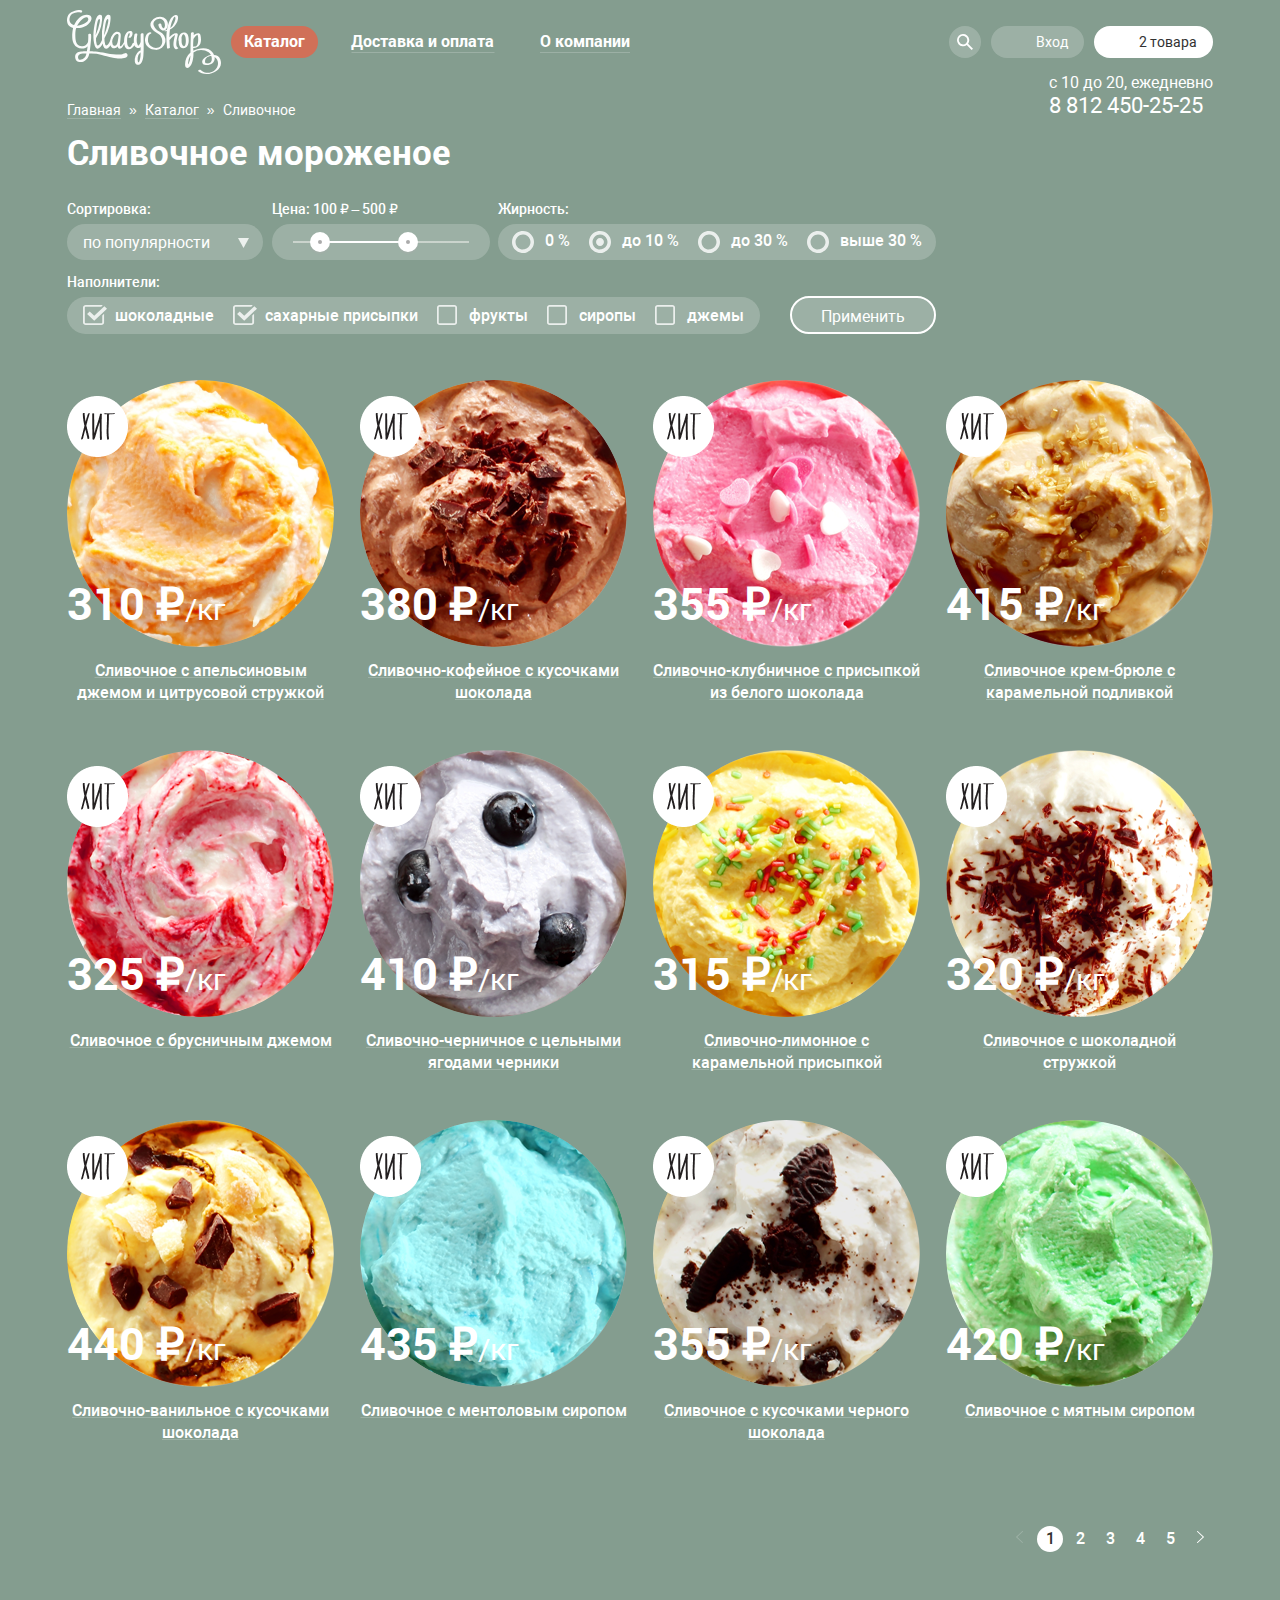
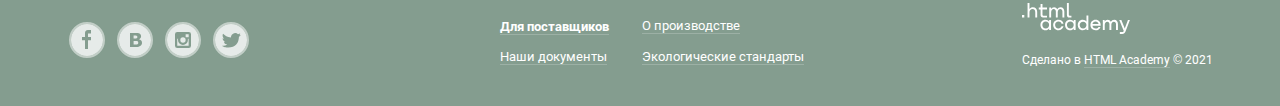
==== commit b0f2558c: "убирает лишние стили у карточек товаров" ====
--- a/catalog.html
+++ b/catalog.html
@@ -160,7 +160,6 @@
             <option value="value3">сначала дорогие</option>
             <option value="value4">по жирности</option>
           </select>
-          <span class="focus"></span>
         </div>
       </fieldset>
       <fieldset class="filter-fieldset price">
@@ -262,9 +261,9 @@
           <p class="cards-label"><span class="visually-hidden">хит</span></p>
           <p class="cards-info"><span class="cards-price">380 ₽</span>/кг</p>
         </div>
-        <div class="product-button-wrapper">
+<!--        <div class="product-button-wrapper">-->
           <a class="button product-button" href="#">Быстрый просмотр</a>
-        </div>
+<!--        </div>-->
       </section>
       <section class="cards-item">
         <h3>Сливочно-клубничное с присыпкой из белого шоколада</h3>
--- a/css/style.css
+++ b/css/style.css
@@ -55,6 +55,7 @@
   --white-grey: #F8F7F4;
   --pink: #FFBC9E;
   --white2: #FEFEFE;
+  /*--select-focus: #0000ff;*/
 
   --shadow-grey: rgba(0, 0, 0, 0.2);
   --shadow-grey2: rgba(0, 0, 0, 0.4);
@@ -1224,25 +1225,14 @@
   line-height: 16px;
 }
 
-/*.sorting-select {*/
-/*  background-color: var(--special-white);*/
-/*  border-radius: 20px;*/
-/*  border: none;*/
-/*  color: var(--basic-white);*/
-/*  width: 196px;*/
-/*  padding: 9px 14px 8px 16px;*/
-/*}*/
-
 .sorting-select-wrapper:hover .sorting-select {
   color: var(--basic-dark-grey);
 }
 
 .sorting-select-wrapper select {
-  /*// A reset of styles, including removing the default dropdown arrow*/
   -webkit-appearance: none;
   -moz-appearance: none;
   appearance: none;
-  /*// Additional resets for further consistency*/
   background-color: transparent;
   border: none;
   padding: 0 1em 0 0;
@@ -1252,7 +1242,6 @@
   font-size: inherit;
   cursor: inherit;
   line-height: inherit;
-  outline: none;
   z-index: 1;
   color: var(--basic-white);
 }
@@ -1267,14 +1256,10 @@
   border: none;
   color: var(--basic-white);
   width: 196px;
-  padding: 9px 14px 8px 16px;
-  /*min-width: 15ch;*/
-  /*max-width: 30ch;*/
+  padding: 10px 14px 8px 16px;
   font-size: inherit;
   cursor: pointer;
   line-height: inherit;
-  /*background-image: linear-gradient(to top, #f9f9f9, #fff 33%);*/
-  /*color: black;*/
   position: relative;
   display: grid;
   grid-template-areas: "select";
@@ -1284,35 +1269,19 @@
 .sorting-select-wrapper::after {
   content: "";
   background-image: url("../img/icon-select.svg");
-  /*position: absolute;*/
   width: 11px;
   height: 10px;
-  /*top: 6px;*/
-  /*right: 3px;*/
   justify-self: end;
 }
 
 .sorting-select-wrapper:hover::after {
   background-image: url("../img/icon-select-hover.svg");
-  /*display: none;*/
 }
 
 .sorting-select-wrapper select,
 .sorting-select-wrapper::after {
   grid-area: select;
 }
-
-.sorting-select-wrapper select:focus + .focus {
-  position: absolute;
-  top: -1px;
-  left: -1px;
-  right: -1px;
-  bottom: -1px;
-  border: 2px solid var(--select-focus);
-  border-radius: inherit;
-}
-
-
 
 .price-range {
   background: var(--special-white);
@@ -1742,33 +1711,35 @@
   border-bottom: 1px solid var(--special-pink);
 }
 
-.product-button {
-  display: block;
-}
-
-.product-button-wrapper {
-  display: none;
-  background-color: var(--special-white);
-}
-
-.cards-item {
-  position: relative;
-}
-
-.cards-item:hover {
-  box-shadow: none;
-  border-bottom-right-radius: 0;
-  border-bottom-left-radius: 0;
-}
-
-.cards-item:hover .product-button-wrapper {
-  display: block;
-  position: absolute;
-  bottom: -80px;
-  left: 0;
-  right: 0;
-  z-index: 1;
-  /*padding-bottom: 20px;*/
-}
-
-
+/*.product-button {*/
+/*  display: block;*/
+/*  width: 200px;*/
+/*  margin: 0 auto;*/
+/*}*/
+
+/*.product-button-wrapper {*/
+/*  display: none;*/
+/*  background-color: var(--special-white);*/
+/*}*/
+
+/*.cards-item {*/
+/*  position: relative;*/
+/*}*/
+
+/*.cards-item:hover {*/
+/*  box-shadow: none;*/
+/*  border-bottom-right-radius: 0;*/
+/*  border-bottom-left-radius: 0;*/
+/*}*/
+
+/*.cards-item:hover .product-button-wrapper {*/
+/*  display: block;*/
+/*  position: absolute;*/
+/*  bottom: -86px;*/
+/*  left: 0;*/
+/*  right: 0;*/
+/*  z-index: 1;*/
+/*  !*padding-bottom: 20px;*!*/
+/*}*/
+
+
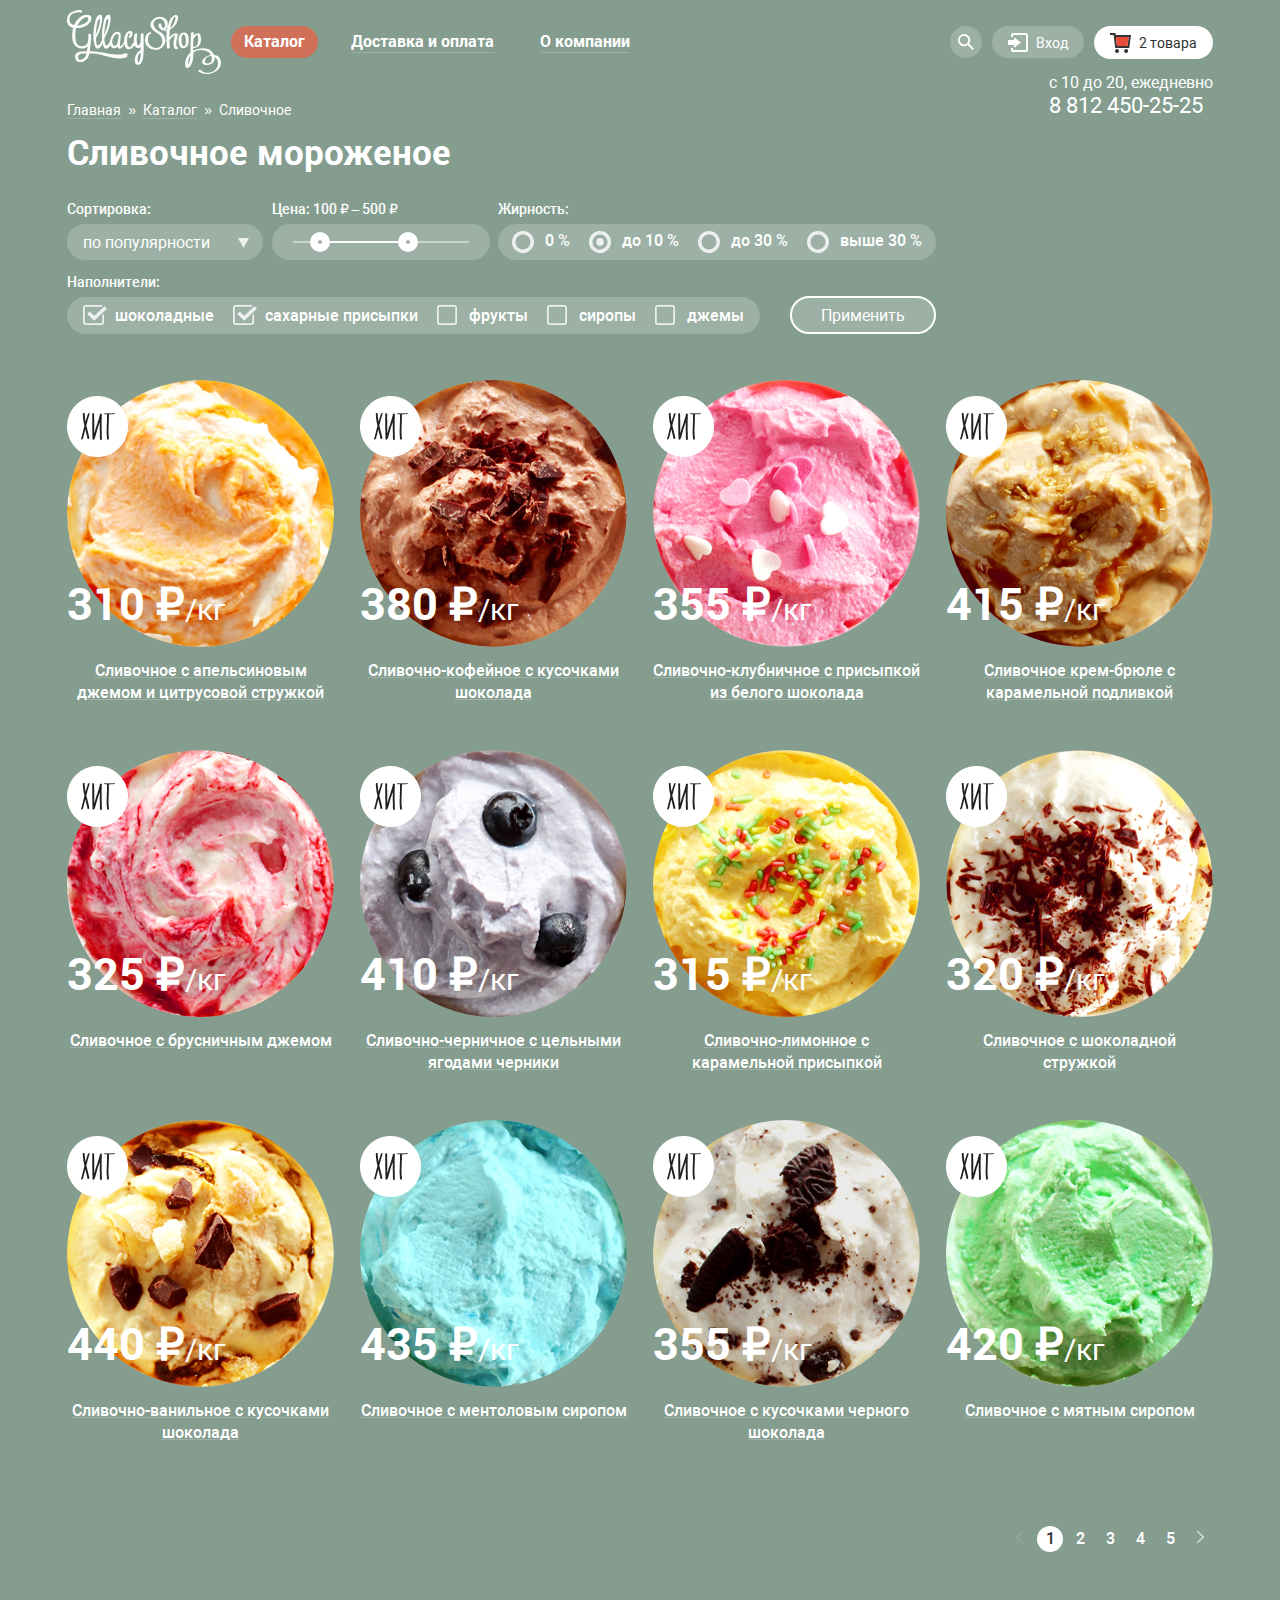
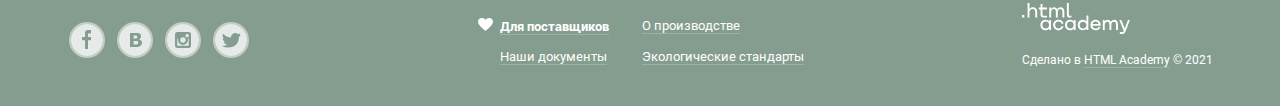
==== commit afa41e34: "стилизует декоративные элементы на главной и внутренней страницах" ====
--- a/catalog.html
+++ b/catalog.html
@@ -47,14 +47,27 @@
     </ul>
     <ul class="user-list">
       <li class="user-list-item">
-        <button class="user-link search-button" type="button" aria-label="Поиск товара"></button>
+        <button class="user-link search-button" type="button" aria-label="Поиск товара">
+          <svg width="16" height="16" fill="none" xmlns="http://www.w3.org/2000/svg">
+            <path d="M16 14.665l-4.921-4.932a6.144 6.144 0 00-.994-8.273 6.113 6.113 0 00-8.307.352 6.141 6.141 0 00-.293
+            8.328 6.11 6.11 0 008.262.937L14.659 16 16 14.665zm-9.918-4.288a4.245 4.245 0 01-3.928-2.63 4.269 4.269 0 01.922-4.643
+            4.248 4.248 0 014.632-.923 4.253 4.253 0 012.624 3.936 4.274 4.274 0 01-1.247 3.01 4.256 4.256 0 01-3.003 1.25z"
+                fill="#fff"/>
+          </svg>
+        </button>
         <form class="user-form search-form" action="https://echo.htmlacademy.ru" method="get">
           <label class="visually-hidden" for="search-index">Введите слово для поиска</label>
           <input type="text" name="search-index" id="search-index" placeholder="Крем-брюле">
         </form>
       </li>
       <li class="user-list-item">
-        <a class="user-link login-link" href="#">Вход</a>
+        <a class="user-link login-link" href="#">
+          <svg width="20" height="19" fill="none" xmlns="http://www.w3.org/2000/svg">
+            <path d="M6.04 14.88l6.92-5.38-6.92-5.37v2.91H0v4.92h6.04v2.92z" fill="#fff"/>
+            <path d="M18 0H5a2 2 0 00-2 2v2h2V2h13v15H5v-2H3v2a2 2 0 002 2h13a2 2 0 002-2V2a2 2 0 00-2-2z" fill="#fff"/>
+          </svg>
+          Вход
+        </a>
         <form class="user-form login-form" action="https://echo.htmlacademy.ru" method="post">
           <div>
             <label class="visually-hidden" for="login-email">Введите e-mail</label>
@@ -80,6 +93,13 @@
       </li>
       <li class="user-list-item">
         <a class="user-link cart-link cart-link-filled" href="#" aria-label="Корзина покупок">
+          <svg width="21" height="20" fill="none" xmlns="http://www.w3.org/2000/svg">
+            <path d="M7.034 20a2.008 2.008 0 002.015-2c0-1.105-.902-2-2.015-2a2.008 2.008 0 00-2.016 2c0 1.105.903 2
+            2.016 2zM16.103 20a2.008 2.008 0 002.015-2c0-1.105-.902-2-2.015-2a2.008 2.008 0 00-2.016 2c0 1.105.903 2
+            2.016 2zM5.703 2l-.241-2H0v2h3.668l1.511 13h14.108L21 2H5.703zm11.8 11H6.973L5.965 4h12.727l-1.189 9z"
+                  fill="#343434"/>
+            <path d="M5.935 4.03L6.973 13h10.53l1.19-8.97H5.934z" fill="#E84D37"/>
+          </svg>
           <span class="cart cart-filled">2 товара</span>
         </a>
         <div class="cart-content">
@@ -135,13 +155,7 @@
       <a class="breadcrumbs-link" href="index.html">Главная</a>
     </li>
     <li class="breadcrumbs-item">
-      <span>&#187;</span>
-    </li>
-    <li class="breadcrumbs-item">
       <a class="breadcrumbs-link" href="#">Каталог</a>
-    </li>
-    <li class="breadcrumbs-item">
-      <span>&#187;</span>
     </li>
     <li class="breadcrumbs-item">
       <a class="breadcrumbs-link active">Сливочное</a>
@@ -165,8 +179,8 @@
       <fieldset class="filter-fieldset price">
         <legend>Цена: 100 ₽ – 500 ₽</legend>
         <div class="price-range">
-          <input type="range" id="range-1" min="0" max="400" value="100">
-          <input type="range" id="range-2" min="400" max="800" value="500">
+          <input type="range" id="range-1" min="0" max="400" value="100" tabindex="0">
+          <input type="range" id="range-2" min="400" max="800" value="500" tabindex="0">
 <!--          <div class="price-line-grey">-->
 <!--            <div class="price-line-white"></div>-->
 <!--          </div>-->
@@ -181,19 +195,19 @@
         <ul class="fieldset-list fat-list">
           <li class="fieldset-item">
             <input class="form-radio visually-hidden" type="radio" name="radio" id="radio1">
-            <label for="radio1" tabindex="0">0 %</label>
+            <label for="radio1">0 %</label>
           </li>
           <li class="fieldset-item">
             <input class="form-radio visually-hidden" type="radio" name="radio" id="radio2" checked>
-            <label for="radio2" tabindex="0">до 10 %</label>
+            <label for="radio2" >до 10 %</label>
           </li>
           <li class="fieldset-item">
             <input class="form-radio visually-hidden" type="radio" name="radio" id="radio3">
-            <label for="radio3" tabindex="0">до 30 %</label>
+            <label for="radio3">до 30 %</label>
           </li>
           <li class="fieldset-item">
             <input class="form-radio visually-hidden" type="radio" name="radio" id="radio4">
-            <label for="radio4" tabindex="0">выше 30 %</label>
+            <label for="radio4">выше 30 %</label>
           </li>
         </ul>
       </fieldset>
@@ -243,7 +257,7 @@
   <section>
     <h2 class="visually-hidden">Продукция магазина</h2>
     <div class="cards">
-      <section class="cards-item">
+      <section class="cards-item" tabindex="0">
         <h3>Сливочное с апельсиновым джемом и цитрусовой стружкой</h3>
         <div class="cards-image-wrapper">
           <img class="cards-image" src="img/icecream1.png" width="267" height="267"
@@ -253,7 +267,7 @@
         </div>
         <a class="button product-button" href="#">Быстрый просмотр</a>
       </section>
-      <section class="cards-item">
+      <section class="cards-item" tabindex="0">
         <h3>Сливочно-кофейное с кусочками шоколада</h3>
         <div class="cards-image-wrapper">
           <img class="cards-image" src="img/icecream2.png" width="267" height="267"
@@ -262,10 +276,10 @@
           <p class="cards-info"><span class="cards-price">380 ₽</span>/кг</p>
         </div>
 <!--        <div class="product-button-wrapper">-->
-          <a class="button product-button" href="#">Быстрый просмотр</a>
+          <a class="button product-button" href="#" tabindex="0">Быстрый просмотр</a>
 <!--        </div>-->
       </section>
-      <section class="cards-item">
+      <section class="cards-item" tabindex="0">
         <h3>Сливочно-клубничное с присыпкой из белого шоколада</h3>
         <div class="cards-image-wrapper">
           <img class="cards-image" src="img/icecream3.png" width="267" height="267" alt="Розовый клубничный пломбир с присыпкой из
@@ -273,9 +287,9 @@
           <p class="cards-label"><span class="visually-hidden">хит</span></p>
           <p class="cards-info"><span class="cards-price">355 ₽</span>/кг</p>
         </div>
-        <a class="button product-button" href="#">Быстрый просмотр</a>
-      </section>
-      <section class="cards-item">
+        <a class="button product-button" href="#" tabindex="0">Быстрый просмотр</a>
+      </section>
+      <section class="cards-item" tabindex="0">
         <h3>Сливочное крем-брюле с карамельной подливкой</h3>
         <div class="cards-image-wrapper">
           <img class="cards-image" src="img/icecream4.png" width="267" height="267" alt="Бежевый cливочный крем-брюле с вкуснейшей карамельной
@@ -285,7 +299,7 @@
         </div>
         <a class="button product-button" href="#">Быстрый просмотр</a>
       </section>
-      <section class="cards-item">
+      <section class="cards-item" tabindex="0">
         <h3>Сливочное с брусничным джемом</h3>
         <div class="cards-image-wrapper">
           <img class="cards-image" src="img/icecream5.png" width="267" height="267"
@@ -295,7 +309,7 @@
         </div>
         <a class="button product-button" href="#">Быстрый просмотр</a>
       </section>
-      <section class="cards-item">
+      <section class="cards-item" tabindex="0">
         <h3>Сливочно-черничное с цельными ягодами черники</h3>
         <div class="cards-image-wrapper">
           <img class="cards-image" src="img/icecream6.png" width="267" height="267"
@@ -305,7 +319,7 @@
         </div>
         <a class="button product-button" href="#">Быстрый просмотр</a>
       </section>
-      <section class="cards-item">
+      <section class="cards-item" tabindex="0">
         <h3>Сливочно-лимонное с карамельной присыпкой</h3>
         <div class="cards-image-wrapper">
           <img class="cards-image" src="img/icecream7.png" width="267" height="267" alt="Мороженое лимонного цвета с карамельной присыпкой
@@ -315,7 +329,7 @@
         </div>
         <a class="button product-button" href="#">Быстрый просмотр</a>
       </section>
-      <section class="cards-item">
+      <section class="cards-item" tabindex="0">
         <h3>Сливочное с шоколадной стружкой</h3>
         <div class="cards-image-wrapper">
           <img class="cards-image" src="img/icecream8.png" width="267" height="267"
@@ -325,7 +339,7 @@
         </div>
         <a class="button product-button" href="#">Быстрый просмотр</a>
       </section>
-      <section class="cards-item">
+      <section class="cards-item" tabindex="0">
         <h3>Сливочно-ванильное с кусочками шоколада</h3>
         <div class="cards-image-wrapper">
           <img class="cards-image" src="img/icecream9.png" width="267" height="267"
@@ -335,7 +349,7 @@
         </div>
         <a class="button product-button" href="#">Быстрый просмотр</a>
       </section>
-      <section class="cards-item">
+      <section class="cards-item" tabindex="0">
         <h3>Сливочноe с ментоловым сиропом</h3>
         <div class="cards-image-wrapper">
           <img class="cards-image" src="img/icecream10.png" width="267" height="267" alt="Мороженое голубого цвета">
@@ -344,7 +358,7 @@
         </div>
         <a class="button product-button" href="#">Быстрый просмотр</a>
       </section>
-      <section class="cards-item">
+      <section class="cards-item" tabindex="0">
         <h3>Сливочное с кусочками черного шоколада</h3>
         <div class="cards-image-wrapper">
           <img class="cards-image" src="img/icecream11.png" width="267" height="267"
@@ -354,7 +368,7 @@
         </div>
         <a class="button product-button" href="#">Быстрый просмотр</a>
       </section>
-      <section class="cards-item">
+      <section class="cards-item" tabindex="0">
         <h3>Сливочное с мятным сиропом</h3>
         <div class="cards-image-wrapper">
           <img class="cards-image" src="img/icecream12.png" width="267" height="267"
--- a/css/style.css
+++ b/css/style.css
@@ -274,14 +274,28 @@
   padding: 0;
   margin: 0;
   list-style: none;
-  background-color: var(--basic-white);
   box-shadow: 0px 20px 20px var(--shadow-grey2);
   border-radius: 4px;
   font-size: 14px;
   line-height: 16px;
   position: absolute;
   left: 0;
-  top: 29px;
+  top: 28px;
+  border-top: 5px solid transparent;
+}
+
+.menu-item {
+  background-color: var(--basic-white);
+}
+
+.menu-item:first-child {
+  border-top-left-radius: 4px;
+  border-top-right-radius: 4px;
+}
+
+.menu-item:last-child {
+  border-bottom-left-radius: 4px;
+  border-bottom-right-radius: 4px;
 }
 
 .menu-list a {
@@ -338,6 +352,10 @@
   margin-right: 10px;
   position: relative;
 }
+
+.user-list-item:last-child {
+   margin-right: 0;
+ }
 
 .user-link {
   background-color: var(--special-white);
@@ -348,11 +366,11 @@
   display: flex;
   align-items: center;
   justify-content: center;
-  padding: 7px 16px 7px 45px;
-}
-
-.user-list-item:last-child {
-  margin-right: 0;
+  padding: 7px 16px 6px;
+}
+
+.user-link svg {
+  margin-right: 8px;
 }
 
 .user-link:hover {
@@ -408,16 +426,16 @@
   border-radius: 50%;
   width: 32px;
   height: 32px;
-  background-image: url("../img/icon-search.svg");
-  background-repeat: no-repeat;
-  background-position: center;
-  background-size: 16px 16px;
   padding: 0;
   cursor: pointer;
 }
 
-.search-button:hover {
-  background-image: url("../img/icon-search-hover.svg");
+.search-button svg {
+  margin-right: 0;
+}
+
+.search-button:hover path {
+  fill: var(--basic-dark-grey);
 }
 
 .search-form,
@@ -451,6 +469,14 @@
 
 .login-button {
   padding: 10px 25px;
+}
+
+.login-link {
+  padding-left: 16px;
+}
+
+.login-link:hover path {
+  fill: var(--basic-dark-grey);
 }
 
 .user-list-item:hover .login-form {
@@ -517,7 +543,7 @@
   padding: 10px 14px 21px 15px;
   position: absolute;
   right: 0;
-  top: 35px;
+  top: 36px;
   width: 539px;
   z-index: 1;
 }
@@ -527,6 +553,7 @@
   border-bottom: 1px solid var(--grey8);
   margin-bottom: 18px;
   width: 100%;
+  border-collapse: collapse;
 }
 
 .cart-content table td {
@@ -556,7 +583,7 @@
 }
 
 .cost-td {
-  padding-left: 12px;
+  padding-left: 10px;
   padding-right: 11px;
 }
 
@@ -574,27 +601,35 @@
 }
 
 .cart-reset {
-  position: relative;
+  /*position: relative;*/
   padding: 0;
   width: 21px;
   height: 21px;
   border: none;
   background-color: transparent;
-}
-
-.cart-reset:after {
-  content: "";
   background-image: url("../img/icon-cross.svg");
   background-repeat: no-repeat;
-  background-position: 0 0;
-  background-size: 11px 11px;
-  position: absolute;
-  width: 11px;
-  height: 11px;
-  top: 50%;
-  left: 50%;
-  transform: translate(-50%, -50%);
-}
+  background-position: center center;
+  cursor: pointer;
+}
+
+.cart-reset:hover,
+.cart-reset:active {
+  border: 1px solid var(--grey7);
+  border-radius: 4px;
+}
+
+/*.cart-reset:after {*/
+/*  content: "";*/
+/*  */
+/*  background-size: 11px 11px;*/
+/*  position: absolute;*/
+/*  width: 11px;*/
+/*  height: 11px;*/
+/*  top: 50%;*/
+/*  left: 50%;*/
+/*  transform: translate(-50%, -50%);*/
+/*}*/
 
 .cart-total {
   display: flex;
@@ -616,6 +651,12 @@
   margin-left: auto;
 }
 
+
+
+.cart-link-empty:hover path {
+  fill: var(--basic-dark-grey);
+}
+
 .nav-contacts {
   position: absolute;
   right: 0;
@@ -642,7 +683,6 @@
   margin-top: 247px;
   text-align: center;
   color: var(--basic-white);
-
 }
 
 .wrapper {
@@ -703,6 +743,12 @@
   box-shadow: 0px 2px 2px var(--red1);
 }
 
+.slide-button:focus,
+.slide-button:active {
+  background: linear-gradient(0deg, var(--grey7), var(--grey7)), linear-gradient(180deg, var(--gradient-orange) 0%, var(--gradient-red) 100%);
+  box-shadow: inset 0px 2px 2px var(--red2);
+}
+
 .toggle {
   position: absolute;
   left: 0;
@@ -826,6 +872,12 @@
   box-shadow: 0px 1px 2px var(--light-orange);
 }
 
+.special-button:focus,
+.special-button:active {
+  background: linear-gradient(0deg, var(--grey7), var(--grey7)), linear-gradient(180deg, var(--gradient-orange) 0%, var(--gradient-red) 100%);
+  box-shadow: inset 0px 2px 2px var(--red2);
+}
+
 /*Карточки с мороженым*/
 
 .cards {
@@ -850,7 +902,7 @@
 
 .cards-item {
   width: 293px;
-  min-height: 324px;
+  /*min-height: 324px;*/
   display: flex;
   flex-direction: column;
   /*align-items: center;*/
@@ -858,21 +910,35 @@
   /*margin-right: 26px;*/
   padding: 6px 13px 0 13px;
   margin-bottom: 40px;
+  position: relative;
+  /*z-index: 1;*/
 }
 
 /*.cards-item:nth-child(4n){*/
 /*  margin-right: 0;*/
 /*}*/
 
-.cards-item:hover {
+.cards-item::after {
+  display: none;
+}
+
+.cards-item:hover::after,
+.cards-item:focus-within::after {
+  content: "";
   background-color: var(--special-white);
   box-shadow: 0 20px 20px var(--shadow-grey);
   border-radius: 4px;
   /*padding: 6px 13px 0 13px;*/
   /*margin-right: 13px;*/
   /*margin-left: -13px;*/
-  position: relative;
-  z-index: 2;
+  /*position: relative;*/
+  z-index: 1;
+  width: 100%;
+  height: 405px;
+  position: absolute;
+  top: 0;
+  left: 0;
+  display: block;
 }
 
 .cards-item h3 {
@@ -909,16 +975,41 @@
   display: none;
 }
 
-.cards-item:hover .product-button {
+.cards-item:hover,
+.cards-item:focus {
+  /*min-height: 402px;*/
+  /*margin-bottom: 0;*/
+}
+
+.cards-item:hover .product-button,
+.cards-item:focus-within .product-button {
   display: block;
-  order: 3;
+  /*order: 3;*/
   margin: 18px auto 21px auto;
   border-radius: 50px;
   line-height: 24px;
   text-decoration: none;
   box-shadow: 0px 1px 2px var(--red1);
   padding: 12px 16px;
-}
+  position: absolute;
+  z-index: 2;
+  bottom: -80px;
+  left: 15%;
+}
+
+.cards-item .product-button:focus,
+.cards-item .product-button:active {
+  background: linear-gradient(0deg, var(--grey7), var(--grey7)), linear-gradient(180deg, var(--gradient-orange) 0%, var(--gradient-red) 100%);
+  box-shadow: inset 0px 2px 2px var(--red2);
+}
+
+.cards-item:focus .product-button {
+  outline: -webkit-focus-ring-color auto 5px;
+}
+
+/*.cards-item:focus-within .product-button {*/
+/*  outline: 2px dotted;*/
+/*}*/
 
 .cards-price {
   font-weight: bold;
@@ -968,6 +1059,40 @@
 
 .about-item {
   padding: 5px 0 0 55px;
+  position: relative;
+}
+
+.about-item:before {
+  content: "";
+  position: absolute;
+  top: 0;
+  left: 0;
+  width: 49px;
+  height: 49px;
+  background-repeat: no-repeat;
+  background-position: center center;
+  border: 2px solid var(--basic-dark-grey);
+  border-radius: 50%;
+}
+
+.about-item-icecream:before {
+  background-image: url("../img/icon-icecream.svg");
+  background-size: 16px 32px;
+}
+
+.about-item-cow:before {
+  background-image: url("../img/icon-cow.svg");
+  background-size: 24px 24px;
+}
+
+.about-item-leaf:before {
+  background-image: url("../img/icon-leaf.svg");
+  background-size: 16px 27px;
+}
+
+.about-item-thermometer:before {
+  background-image: url("../img/icon-thermometer.svg");
+  background-size: 16px 26px;
 }
 
 /*Блок новостей*/
@@ -1087,6 +1212,23 @@
   position: relative;
 }
 
+.contacts-map-wrapper {
+  position: relative;
+}
+
+.contacts-map-wrapper:after {
+  content: "";
+  position: absolute;
+  top: 94px;
+  left: 316px;
+  width: 80px;
+  height: 140px;
+  background-image: url("../img/icon-map-pin.svg");
+  background-repeat: no-repeat;
+  background-position: 0 0;
+}
+
+
 .contacts-map {
   background-color: var(--grey);
 }
@@ -1147,7 +1289,23 @@
 }
 
 .breadcrumbs-item {
-  margin-right: 8px;
+  padding-right: 22px;
+  position: relative;
+}
+
+.breadcrumbs-item::after {
+  content: "\00bb";
+  position: absolute;
+  /*top: 50%;*/
+  /*left: 50%;*/
+  /*transform: translate(-50%, -50%);*/
+  /*width: 6px;*/
+  /*height: 6px;*/
+  right: 7px;
+}
+
+.breadcrumbs-item:last-child::after {
+  display: none;
 }
 
 .breadcrumbs-link {
@@ -1340,14 +1498,13 @@
 }
 
 .price-range input[type="range"] {
-  -webkit-appearance: none;  /* Override default CSS styles */
+  -webkit-appearance: none;
   appearance: none;
-  width: 88px; /* Full-width */
-  height: 2px; /* Specified height */
-  background: linear-gradient(to right, rgba(248, 247, 244, 0.5) 27%, #ffffff 27%); /* Grey background */
-  outline: none; /* Remove outline */
-  /*opacity: 0.7; !* Set transparency (for mouse-over effects on hover) *!*/
-  -webkit-transition: .2s; /* 0.2 seconds transition on hover */
+  width: 88px;
+  height: 2px;
+  background: linear-gradient(to right, rgba(248, 247, 244, 0.5) 27%, #ffffff 27%);
+  outline: none;
+  -webkit-transition: .2s;
   transition: opacity .2s;
   display: block;
   /*position: absolute;*/
@@ -1358,21 +1515,12 @@
 
 .price-range input[id="range-2"] {
   background: linear-gradient(to left, rgba(248, 247, 244, 0.5) 73%, #ffffff 73%);
-  /*margin-top: -2px;!* Grey background *!*/
   right: 20px;
 }
 
-/* Mouse-over effects */
-.price-range input[type="range"]:hover {
-  /*opacity: 1; !* Fully shown on mouse-over *!*/
-}
-
 .price-range input::-webkit-slider-thumb {
-  -webkit-appearance: none; /* Override default look */
+  -webkit-appearance: none;
   appearance: none;
-  /*width: 25px; !* Set a specific slider handle width *!*/
-  /*height: 25px; !* Slider handle height *!*/
-  /*background: #04AA6D; !* Green background *!*/
   width: 4px;
   height: 4px;
   background: var(--grey6);
@@ -1390,6 +1538,11 @@
   border: 9px solid var(--basic-white);
 }
 
+.price-range input:focus-within::-webkit-slider-thumb {
+  outline: -webkit-focus-ring-color auto 5px;
+  outline-offset: 5px;
+}
+
 .price-range input::-moz-range-thumb {
   width: 4px;
   height: 4px;
@@ -1399,6 +1552,16 @@
   box-shadow: 0 2px 1px 0 var(--grey2);
   cursor: pointer;
   box-sizing: content-box;
+}
+
+.price-range input::-moz-range-thumb:hover {
+  width: 4px;
+  height: 5px;
+  border: 9px solid var(--basic-white);
+}
+
+.price-range input:focus-within::-moz-range-thumb {
+  outline: 2px dotted;
 }
 
 .fat-list {
@@ -1453,9 +1616,19 @@
 
 .form-radio:checked:hover + label::before,
 .form-radio:hover + label::before,
+.form-radio:checked:focus + label::before,
+.form-radio:focus + label::before,
 .form-checkbox:hover + .form-check,
 .form-checkbox:checked:hover + .form-check {
   opacity: 100%;
+}
+
+.form-radio:focus ~ label {
+  outline: -webkit-focus-ring-color auto 5px;
+}
+
+.form-radio:-moz-focusring ~ label {
+  outline: 2px dotted;
 }
 
 .form-radio:checked:disabled + label::before,
@@ -1511,16 +1684,20 @@
   opacity: 80%;
 }
 
-
-
-
+.form-checkbox:focus ~ .form-check {
+  outline: -webkit-focus-ring-color auto 5px;
+}
+
+.form-checkbox:-moz-focusring ~ .form-check {
+  outline: 2px dotted;
+}
 
 .filter-button {
   background: var(--special-white);
   border-radius: 20px;
   border: 2px solid var(--basic-white);
   color: var(--basic-white);
-  padding: 10px 29px 5px 29px;
+  padding: 9px 29px 6px 29px;
   align-self: flex-end;
   min-height: 36px;
 }
@@ -1644,6 +1821,22 @@
   border-bottom: 1px solid var(--special-pink);
 }
 
+.footer-item b {
+  position: relative;
+}
+
+.footer-item b:before {
+  content: "";
+  position: absolute;
+  top: 1px;
+  left: -22px;
+  background-image: url("../img/icon-heart.svg");
+  background-repeat: no-repeat;
+  background-position: 0 0;
+  width: 15px;
+  height: 13px;
+}
+
 /*Социальные сети*/
 
 .social-list {
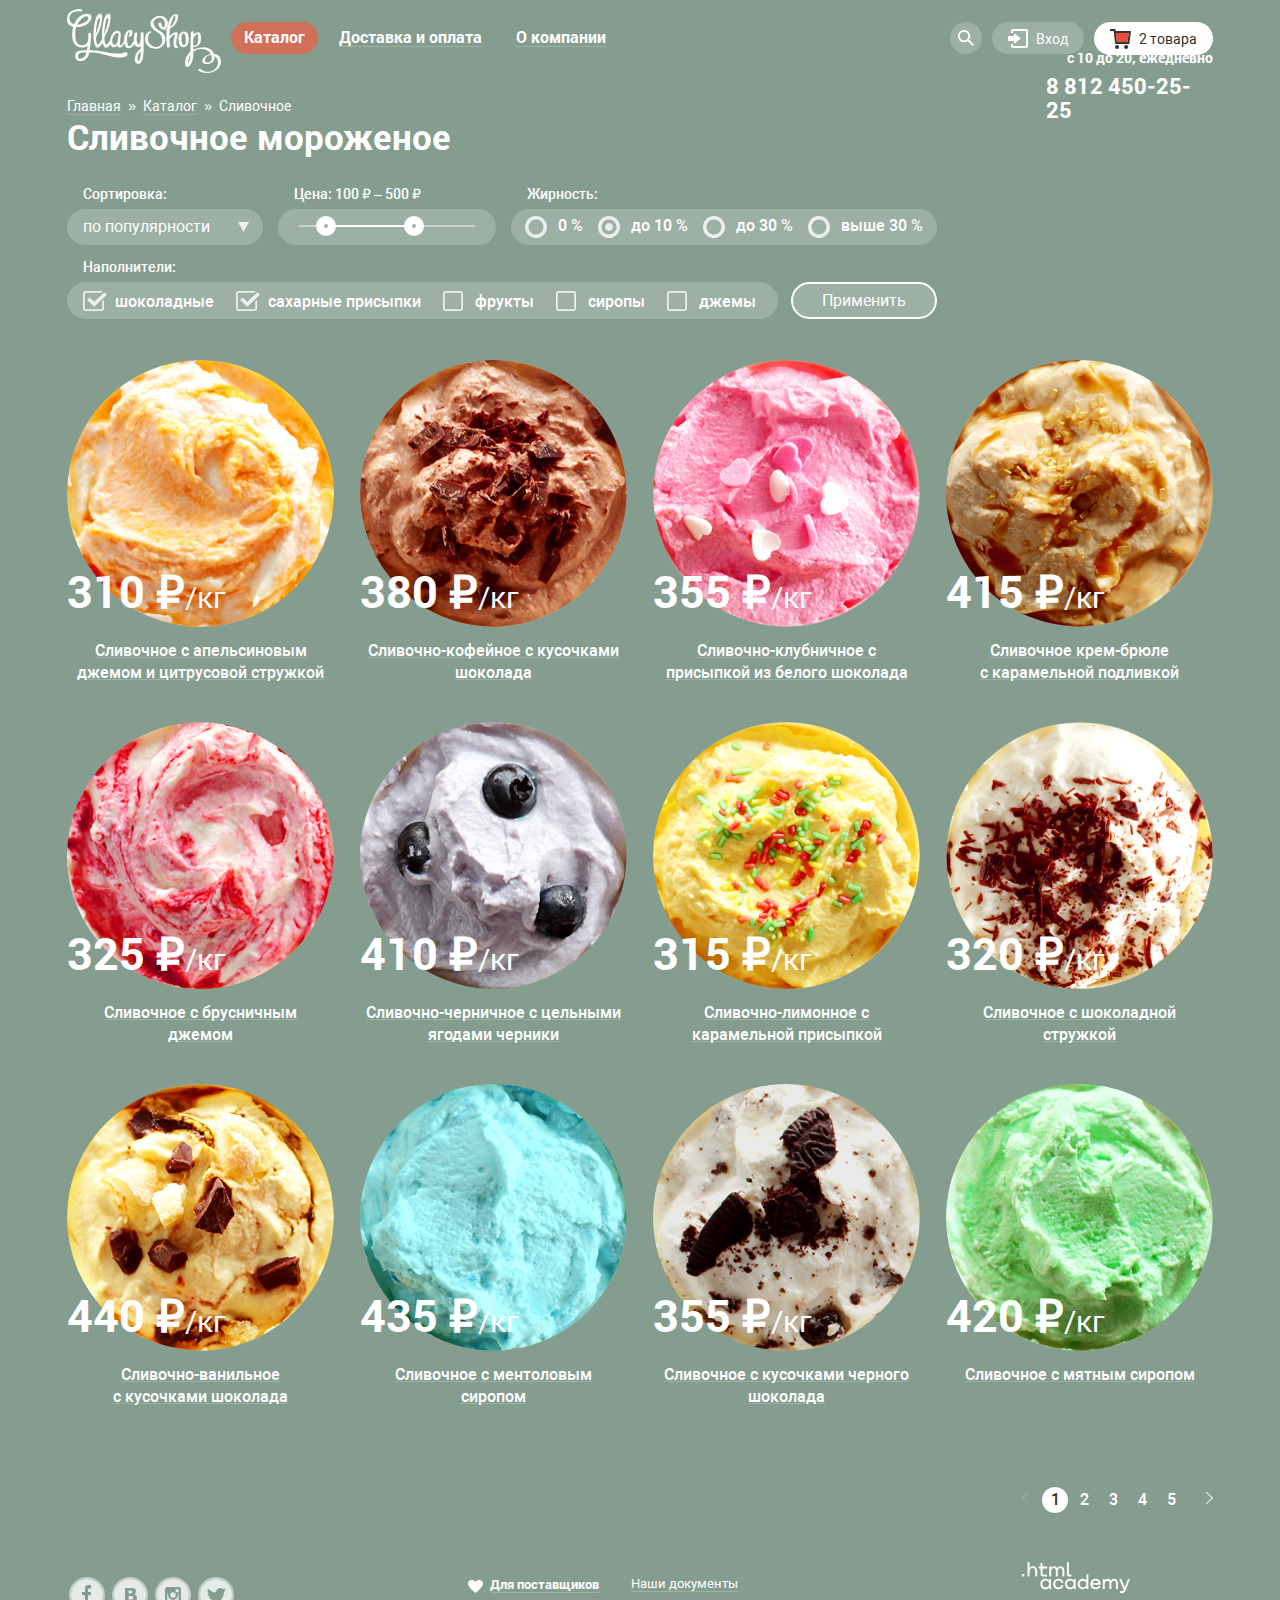
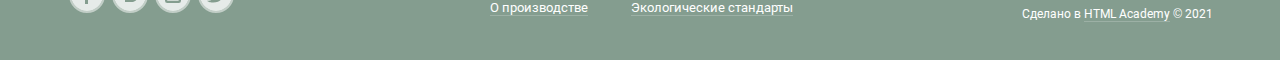
==== commit 8ebcd8c3: "вносит правки в оформление главной и внутренней страниц" ====
--- a/catalog.html
+++ b/catalog.html
@@ -177,7 +177,7 @@
         </div>
       </fieldset>
       <fieldset class="filter-fieldset price">
-        <legend>Цена: 100 ₽ – 500 ₽</legend>
+        <legend>Цена: <span class="price-from">100</span> ₽ – <span class="price-to">500</span> ₽</legend>
         <div class="price-range">
           <input type="range" id="range-1" min="0" max="400" value="100" tabindex="0">
           <input type="range" id="range-2" min="400" max="800" value="500" tabindex="0">
@@ -290,7 +290,7 @@
         <a class="button product-button" href="#" tabindex="0">Быстрый просмотр</a>
       </section>
       <section class="cards-item" tabindex="0">
-        <h3>Сливочное крем-брюле с карамельной подливкой</h3>
+        <h3>Сливочное крем-брюле с&nbsp;карамельной подливкой</h3>
         <div class="cards-image-wrapper">
           <img class="cards-image" src="img/icecream4.png" width="267" height="267" alt="Бежевый cливочный крем-брюле с вкуснейшей карамельной
               подливкой">
@@ -340,7 +340,7 @@
         <a class="button product-button" href="#">Быстрый просмотр</a>
       </section>
       <section class="cards-item" tabindex="0">
-        <h3>Сливочно-ванильное с кусочками шоколада</h3>
+        <h3>Сливочно-ванильное с&nbsp;кусочками шоколада</h3>
         <div class="cards-image-wrapper">
           <img class="cards-image" src="img/icecream9.png" width="267" height="267"
                alt="Мороженое ванильного цвета с кусочками шоколада">
@@ -460,8 +460,8 @@
   </ul>
   <ul class="footer-list">
     <li class="footer-item"><a href="#"><b>Для поставщиков</b></a></li>
+    <li class="footer-item"><a href="#">Наши документы</a></li>
     <li class="footer-item"><a href="#">О производстве</a></li>
-    <li class="footer-item"><a href="#">Наши документы</a></li>
     <li class="footer-item"><a href="#">Экологические стандарты</a></li>
   </ul>
   <div class="copyright">
--- a/css/style.css
+++ b/css/style.css
@@ -171,12 +171,13 @@
 .main-header {
   margin: 0 auto;
   width: 1200px;
-  padding: 10px 27px 28px;
+  padding: 6px 27px 28px;
 }
 
 .logo {
   width: 154px;
   height: 64px;
+  padding-top: 3px;
 }
 
 /*Главная навигация*/
@@ -215,7 +216,7 @@
 .main-nav-link {
   font-weight: bold;
   line-height: 18px;
-  margin-right: 20px;
+  margin-right: 8px;
   padding: 4px 13px 7px 13px;
   position: relative;
 }
@@ -226,7 +227,7 @@
   height: 1px;
   background-color: var(--special-white);
   position: absolute;
-  bottom: 5px;
+  bottom: 7px;
   left: 50%;
   transform: translateX(-50%);
   /*border-bottom: 1px solid var(--special-white);*/
@@ -279,8 +280,8 @@
   font-size: 14px;
   line-height: 16px;
   position: absolute;
-  left: 0;
-  top: 28px;
+  left: -7px;
+  top: 27px;
   border-top: 5px solid transparent;
 }
 
@@ -304,7 +305,7 @@
 
 .menu-link {
   border-radius: 0;
-  padding: 7px 21px 7px 20px;
+  padding: 9px 21px 7px 20px;
   display: inline-block;
   vertical-align: middle;
   width: 100%;
@@ -312,10 +313,21 @@
 
 .menu-link.new {
   font-weight: 700;
-  border-bottom: 1px solid var(--grey3);
-  padding: 13px 21px 15px 20px;
+  padding: 10px 21px 13px 20px;
   border-top-right-radius: 4px;
   border-top-left-radius: 4px;
+  position: relative;
+}
+
+.menu-link.new:after {
+  content: "";
+  width: 128px;
+  height: 1px;
+  background-color: var(--grey3);
+  position: absolute;
+  bottom: 0;
+  left: 50%;
+  transform: translateX(-50%);
 }
 
 .menu-item:last-child .menu-link {
@@ -393,7 +405,7 @@
   color: var(--basic-dark-grey);
   box-shadow: 0px 0px 0px 1px var(--grey4);
   border: none;
-  padding: 13px 15px;
+  padding: 12px 15px;
 }
 
 .user-form input[type="text"]:hover,
@@ -449,9 +461,9 @@
   min-height: 81px;
   position: absolute;
   z-index: 1;
-  right: 0;
-  top: 34px;
-  padding: 20px 15px;
+  right: 1px;
+  top: 37px;
+  padding: 20px 16px 20px 15px;
 }
 
 .search-form input[type="text"],
@@ -468,11 +480,15 @@
 }
 
 .login-button {
-  padding: 10px 25px;
+  padding: 9px 25px;
 }
 
 .login-link {
   padding-left: 16px;
+}
+
+.login-link svg {
+  margin-top: -1px;
 }
 
 .login-link:hover path {
@@ -486,12 +502,12 @@
   position: absolute;
   z-index: 1;
   right: 0;
-  top: 34px;
-  padding: 20px 17px 20px 19px;
+  top: 37px;
+  padding: 20px 19px 20px 19px;
 }
 
 .login-form div {
-  margin-bottom: 20px;
+  margin-bottom: 22px;
 }
 
 .login-form div:last-child {
@@ -521,6 +537,24 @@
 .login-form-list a:focus {
   color: var(--orange);
   border-bottom: 1px solid var(--pink2);
+}
+
+.login-form::before,
+.search-form::before,
+.cart-content::before {
+  content: "";
+  width: 100%;
+  height: 3px;
+  background-color: transparent;
+  display: block;
+  position: absolute;
+  top: -3px;
+  left: 0;
+  right: 0;
+}
+
+.cart-content::before {
+  height: 5px;
 }
 
 .main-nav .cart-link-filled {
@@ -543,13 +577,12 @@
   padding: 10px 14px 21px 15px;
   position: absolute;
   right: 0;
-  top: 36px;
+  top: 37px;
   width: 539px;
   z-index: 1;
 }
 
 .cart-content table {
-  padding-bottom: 14px;
   border-bottom: 1px solid var(--grey8);
   margin-bottom: 18px;
   width: 100%;
@@ -557,21 +590,25 @@
 }
 
 .cart-content table td {
+  padding-top: 20px;
+  padding-bottom: 16px;
+  vertical-align: top;
+}
+
+.cart-content td.reset-td {
+  vertical-align: middle;
   padding-top: 10px;
-  padding-bottom: 10px;
-}
-
-.reset-td {
-  padding-left: 3px;
+  padding-bottom: 16px;
+}
+
+.cart-content td.image-td {
+  padding-left: 2px;
   padding-right: 3px;
-}
-
-.image-td {
-  padding-left: 3px;
-  padding-right: 6px;
-}
-
-.title-td {
+  padding-top: 12px;
+  padding-bottom: 0;
+}
+
+.cart-content .title-td {
   padding-left: 7px;
   padding-right: 15px;
   width: 238px;
@@ -584,7 +621,7 @@
 
 .cost-td {
   padding-left: 10px;
-  padding-right: 11px;
+  padding-right: 17px;
 }
 
 .cart-content .product-info {
@@ -619,6 +656,8 @@
   border-radius: 4px;
 }
 
+
+
 /*.cart-reset:after {*/
 /*  content: "";*/
 /*  */
@@ -637,7 +676,8 @@
   align-items: center;
   font-size: 15px;
   font-weight: 700;
-  margin-bottom: 18px;
+  margin: 0;
+  margin-bottom: 14px;
 }
 
 .cart-total dd {
@@ -651,20 +691,28 @@
   margin-left: auto;
 }
 
-
-
 .cart-link-empty:hover path {
   fill: var(--basic-dark-grey);
 }
 
+/*Контактная информация главного меню*/
+
 .nav-contacts {
   position: absolute;
   right: 0;
-  bottom: -45px;
+  bottom: -52px;
+  display: flex;
+  flex-wrap: wrap;
+  width: 167px;
+  justify-content: flex-end;
 }
 
 .nav-contacts p {
   margin: 0;
+  font-size: 14px;
+  line-height: 16px;
+  font-weight: 700;
+  margin-bottom: 8px;
 }
 
 .nav-contacts a,
@@ -672,6 +720,7 @@
 .nav-contacts a:focus {
   font-size: 22px;
   line-height: 24px;
+  font-weight: 700;
   color: var(--basic-white);
 }
 
@@ -679,8 +728,8 @@
 
 .slider {
   position: relative;
-  margin-bottom: 40px;
-  margin-top: 247px;
+  margin-bottom: 35px;
+  margin-top: 298px;
   text-align: center;
   color: var(--basic-white);
 }
@@ -725,7 +774,7 @@
 .slide-button {
   display: inline-block;
   margin-bottom: 5px;
-  padding: 12px 45px;
+  padding: 9px 23px;
   font-weight: 600;
   vertical-align: top;
   color: var(--basic-white);
@@ -752,7 +801,7 @@
 .toggle {
   position: absolute;
   left: 0;
-  bottom: 25px;
+  bottom: 28px;
   font-size: 0;
 }
 
@@ -809,7 +858,7 @@
   display: grid;
   grid-template-columns: 1fr 1fr;
   column-gap: 26px;
-  margin-bottom: 40px;
+  margin-bottom: 32px;
 }
 
 /*Акции*/
@@ -821,7 +870,7 @@
   width: 560px;
   min-height: 230px;
   border-radius: 16px;
-  padding: 16px 22px 22px 16px;
+  padding: 15px 22px 22px 16px;
   display: flex;
   flex-direction: column;
   justify-content: space-between;
@@ -849,7 +898,7 @@
   font-size: 35px;
   line-height: 41px;
   text-align: left;
-  margin-bottom: 15px;
+  margin-bottom: 17px;
 }
 
 .special-item p {
@@ -864,7 +913,7 @@
   font-weight: bold;
   /*text-shadow: 0px 2px 5px var(--brown2);*/
   /*border-radius: 70px;*/
-  padding: 12px 20px 13px 20px;
+  padding: 12px 22px 13px 22px;
   margin-left: auto;
 }
 
@@ -909,7 +958,7 @@
   /*box-sizing: content-box;*/
   /*margin-right: 26px;*/
   padding: 6px 13px 0 13px;
-  margin-bottom: 40px;
+  margin-bottom: 32px;
   position: relative;
   /*z-index: 1;*/
 }
@@ -942,13 +991,14 @@
 }
 
 .cards-item h3 {
-  margin: 0;
+  margin: 0 auto;
   font-weight: 500;
   text-align: center;
   font-size: 16px;
   text-decoration: underline;
   text-decoration-color: var(--special-white);
   order: 2;
+  width: 96%;
 }
 
 .cards-item img {
@@ -967,8 +1017,12 @@
   height: 61px;
   display: block;
   position: absolute;
-  top: 0;
+  top: -16px;
   left: 0;
+}
+
+.page-main .cards-label {
+  display: none;
 }
 
 .cards-item .product-button {
@@ -1022,7 +1076,7 @@
   line-height: 35px;
   margin: 0;
   position: absolute;
-  bottom: 20px;
+  bottom: 12px;
 }
 
 /*О магазине*/
@@ -1034,9 +1088,10 @@
   background-position: center, center;
   background-color: var(--waffles-back);
   color: var(--basic-dark-grey);
-  padding: 24px 20px 36px 20px;
+  padding: 25px 20px 34px 20px;
   border-radius: 16px;
-  margin-bottom: 40px;
+  margin-bottom: 39px;
+  margin-top: 10px;
 }
 
 .about-title {
@@ -1044,7 +1099,7 @@
   font-weight: 500;
   font-size: 24px;
   line-height: 30px;
-  margin-bottom: 7px;
+  margin-bottom: 10px;
 }
 
 .about-list {
@@ -1054,7 +1109,7 @@
   display: grid;
   grid-template-columns: 1fr 1fr;
   column-gap: 26px;
-  row-gap: 25px;
+  row-gap: 20px;
 }
 
 .about-item {
@@ -1065,7 +1120,7 @@
 .about-item:before {
   content: "";
   position: absolute;
-  top: 0;
+  top: -4px;
   left: 0;
   width: 49px;
   height: 49px;
@@ -1107,7 +1162,8 @@
   min-height: 220px;
   color: var(--basic-dark-grey);
   border-radius: 16px;
-  padding: 23px 20px;
+  padding: 18px 20px;
+  margin-bottom: 9px;
 }
 
 .blog-title {
@@ -1116,7 +1172,7 @@
   line-height: 22px;
   margin: 0;
   text-align: left;
-  margin-bottom: 15px;
+  margin-bottom: 3px;
 }
 
 .blog-item-title {
@@ -1166,6 +1222,7 @@
   padding-top: 5px;
   color: var(--basic-dark-grey);
   border-radius: 16px;
+  margin-bottom: 9px;
 }
 
 .mailing-wrapper {
@@ -1173,7 +1230,7 @@
   border-radius: 16px;
   min-height: 210px;
   margin: 0 5px;
-  padding: 25px 16px 27px 20px;
+  padding: 24px 20px 27px 22px;
 }
 
 .mailing-text {
@@ -1192,17 +1249,18 @@
   /*border: 1px solid var(--grey);*/
   border-radius: 6px;
   color: var(--basic-dark-grey);
-  padding: 12px 14px;
+  padding: 10px 14px;
   margin-right: 10px;
   flex-grow: 1;
   box-shadow: 0px 0px 0px 1px var(--grey);
   border: none;
+  line-height: 24px;
 }
 
 .mailing-button {
   /*border-radius: 70px;*/
   /*text-shadow: 0px 2px 5px var(--brown2);*/
-  padding: 10px 19px;
+  padding: 10px 20px;
 }
 
 /*Карта и контакты*/
@@ -1214,6 +1272,8 @@
 
 .contacts-map-wrapper {
   position: relative;
+  width: 1200px;
+  height: 430px;
 }
 
 .contacts-map-wrapper:after {
@@ -1228,9 +1288,24 @@
   background-position: 0 0;
 }
 
+.contacts-active-map {
+  width: 1200px;
+  height: 430px;
+  position: absolute;
+  z-index: 2;
+}
 
 .contacts-map {
   background-color: var(--grey);
+  display: block;
+  width: 1200px;
+  height: 430px;
+  position: absolute;
+  z-index: 1;
+  top:0;
+  bottom: 0;
+  left:0;
+  right: 0;
 }
 
 .contacts-wrapper {
@@ -1238,9 +1313,9 @@
   border-radius: 16px;
   color: var(--basic-dark-grey);
   font-style: normal;
-  padding: 30px 25px;
-  position: absolute;
-  right: 27px;
+  padding: 27px 25px 31px;
+  position: absolute;
+  right: 24px;
   top: 50%;
   transform: translateY(-50%);
   width: 306px;
@@ -1250,7 +1325,7 @@
   margin: 0;
   font-size: 14px;
   line-height: 20px;
-  margin-bottom: 30px;
+  margin-bottom: 24px;
 }
 
 .contacts-wrapper span,
@@ -1269,7 +1344,7 @@
   text-decoration: none;
   text-shadow: 0px 2px 5px var(--brown2);
 /*border-radius: 70px;*/
-  padding: 13px 20px;
+  padding: 10px 20px;
   text-align: center;
   width: 100%;
 }
@@ -1282,7 +1357,7 @@
   padding: 0;
   font-size: 14px;
   line-height: 16px;
-  margin-bottom: 13px;
+  margin-bottom: 2px;
   display: flex;
   flex-wrap: wrap;
   align-items: center;
@@ -1336,11 +1411,11 @@
 /*Фильтр*/
 
 .filter {
-  margin-bottom: 40px;
+  margin-bottom: 35px;
 }
 
 .filter-form {
-  width: 869px;
+  width: 870px;
   font-weight: 500;
   line-height: 18px;
   display: flex;
@@ -1358,10 +1433,11 @@
   border-radius: 20px;
   display: flex;
   align-items: center;
+  justify-content: space-between;
 }
 
 .fieldset-item {
-  margin-right: 19px;
+  margin-right: 15px;
 }
 
 .fieldset-item:last-child {
@@ -1381,6 +1457,7 @@
   font-weight: 500;
   font-size: 14px;
   line-height: 16px;
+  padding-left: 16px;
 }
 
 .sorting-select-wrapper:hover .sorting-select {
@@ -1414,7 +1491,7 @@
   border: none;
   color: var(--basic-white);
   width: 196px;
-  padding: 10px 14px 8px 16px;
+  padding: 9px 14px 9px 16px;
   font-size: inherit;
   cursor: pointer;
   line-height: inherit;
@@ -1495,6 +1572,7 @@
   display: flex;
   align-items: center;
   justify-content: center;
+  padding-bottom: 2px;
 }
 
 .price-range input[type="range"] {
@@ -1638,8 +1716,12 @@
   opacity: 40%;
 }
 
+.fillers {
+  width: 711px;
+}
+
 .fillers-list {
-  padding: 9px 16px;
+  padding: 10px 16px 8px;
 }
 
 .fillers-list label {
@@ -1647,6 +1729,10 @@
   position: relative;
   display: inline-block;
   vertical-align: middle;
+}
+
+.fillers-list .fieldset-item {
+  margin-right: 6px;
 }
 
 .form-check {
@@ -1697,7 +1783,7 @@
   border-radius: 20px;
   border: 2px solid var(--basic-white);
   color: var(--basic-white);
-  padding: 9px 29px 6px 29px;
+  padding: 8px 29px 6px 29px;
   align-self: flex-end;
   min-height: 36px;
 }
@@ -1720,8 +1806,8 @@
   padding: 0;
   grid-column: -2/-1;
   justify-self: end;
-  padding-top: 40px;
-  padding-bottom: 30px;
+  padding-top: 45px;
+  padding-bottom: 28px;
   display: flex;
   flex-wrap: wrap;
   justify-content: flex-end;
@@ -1729,7 +1815,7 @@
 }
 
 .pagination-item {
-  margin-right: 4px;
+  margin-right: 3px;
 }
 
 .pagination-item:last-child {
@@ -1744,7 +1830,7 @@
   background-image: url("../img/icon-right-small.svg");
   background-repeat: no-repeat;
   background-size: 7px 12px;
-  background-position: center;
+  background-position: center right;
 }
 
 .pagination-button:disabled {
@@ -1753,6 +1839,7 @@
 
 .pagination-button-left {
   transform: rotate(180deg);
+  background-position: center center;
 }
 
 .pagination-link {
@@ -1801,11 +1888,15 @@
   display: grid;
   grid-template-columns: auto auto;
   column-gap: 10px;
-  row-gap: 12px;
-  width: 327px;
+  width: 347px;
+  min-height: 47px;
 }
 
 .footer-item {
+  margin-bottom: 5px;
+}
+
+.footer-item:nth-child(2n+1) {
   padding-left: 22px;
 }
 
@@ -1828,7 +1919,7 @@
 .footer-item b:before {
   content: "";
   position: absolute;
-  top: 1px;
+  top: 5px;
   left: -22px;
   background-image: url("../img/icon-heart.svg");
   background-repeat: no-repeat;
@@ -1845,11 +1936,11 @@
   padding: 0;
   display: flex;
   flex-wrap: wrap;
-  align-self: center;
+  padding-top: 10px;
 }
 
 .social-item {
-  margin: 5px 12px 5px 0;
+  margin: 5px 7px 5px 0;
 }
 
 .social-button {
@@ -1890,6 +1981,9 @@
 
 .copyright-text {
   font-size: 12px;
+  margin: 0;
+  margin-top: 7px;
+  margin-bottom: 12px;
 }
 
 .copyright-text a {
@@ -1935,4 +2029,126 @@
 /*  !*padding-bottom: 20px;*!*/
 /*}*/
 
-
+.modal {
+  position: fixed;
+  top: 0;
+  right: 0;
+  bottom: 0;
+  left: 0;
+  margin: auto;
+  color: var(--basic-dark-grey);
+  background-color: var(--white-grey);
+  z-index: 2;
+}
+
+.modal-wrapper {
+  content: "";
+  position: fixed;
+  top: 0;
+  bottom: 0;
+  right: 0;
+  left: 0;
+  width: 100%;
+  height: 100vh;
+  background: rgba(0, 0, 0, 0.3);
+  z-index: 3;
+  display: none;
+}
+
+.modal-feedback {
+  padding: 16px 25px 27px 24px;
+  width: 477px;
+  top: 338px;
+  bottom: auto;
+  border-radius: 6px;
+}
+
+.modal-description {
+  font-weight: 500;
+  font-size: 24px;
+  line-height: 28px;
+  margin: 0;
+  padding: 0;
+  margin-bottom: 19px;
+}
+
+.feedback-form input[type="text"],
+.feedback-form input[type="email"],
+.feedback-form textarea {
+  background-color: var(--basic-white);
+  box-sizing: border-box;
+  border-radius: 4px;
+  color: var(--basic-dark-grey);
+  box-shadow: 0px 0px 0px 1px var(--grey);
+  border: none;
+  padding: 12px 15px;
+  line-height: 20px;
+  font-size: 16px;
+  font-weight: 400;
+}
+
+.feedback-form input[type="text"],
+.feedback-form input[type="email"] {
+  width: 267px;
+}
+
+.feedback-form textarea {
+  width: 100%;
+  height: 154px;
+}
+
+.feedback-form input[type="text"]:hover,
+.feedback-form input[type="email"]:hover,
+.feedback-form textarea:hover {
+  box-shadow: 0px 0px 0px 2px var(--grey);
+}
+
+.feedback-form input[type="text"]:focus,
+.feedback-form input[type="email"]:focus,
+.feedback-form textarea:focus {
+  outline: none;
+  box-shadow: 0px 0px 0px 2px var(--sky-blue);
+}
+
+.feedback-form input[type="text"]::placeholder,
+.feedback-form input[type="email"]::placeholder,
+.feedback-form textarea::placeholder {
+  color: var(--dark-grey);
+  font-size: 16px;
+  line-height: 20px;
+  font-weight: 400;
+}
+
+.feedback-form div {
+  margin-bottom: 20px;
+}
+
+.feedback-button {
+  margin-top: 5px;
+  padding: 10px 24px;
+  margin-left: auto;
+  display: block;
+}
+
+.modal-close {
+  position: absolute;
+  top: 12px;
+  right: 14px;
+  width: 25px;
+  height: 25px;
+  background-color: transparent;
+  border: 0;
+  cursor: pointer;
+  background-image: url("../img/icon-big-cross.svg");
+  background-size: 16px 18px;
+  background-repeat: no-repeat;
+  background-position: center center;
+  border: none;
+  display: block;
+}
+
+.modal-close:hover,
+.modal-close:active {
+  border: 1px solid var(--grey7);
+  border-radius: 4px;
+}
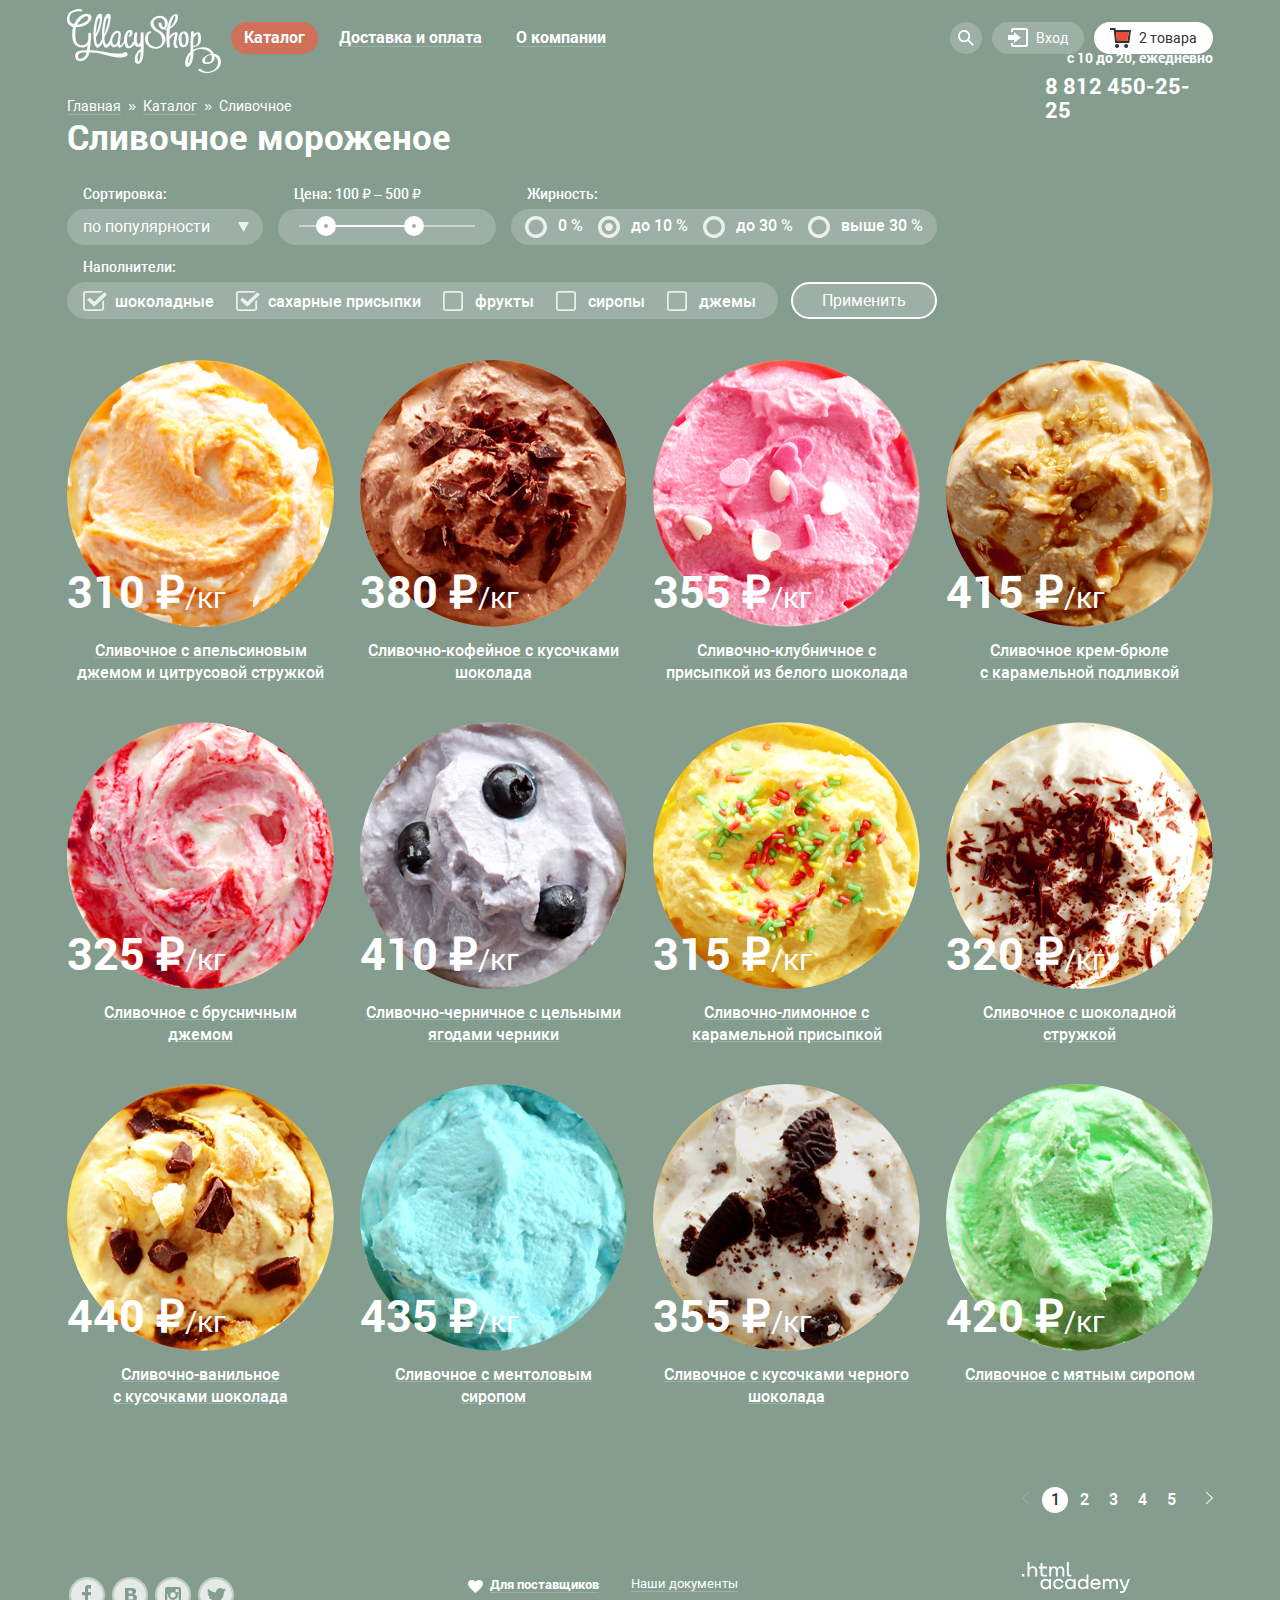
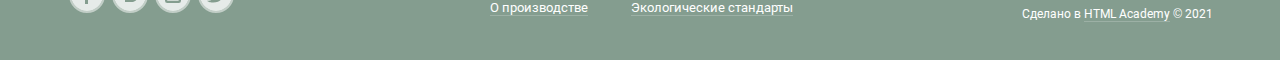
==== commit 676f1b6b: "правит форму входа" ====
--- a/catalog.html
+++ b/catalog.html
@@ -76,7 +76,7 @@
           <div>
             <label class="visually-hidden" for="login-password">Введите пароль</label>
             <input type="password" name="login-password" id="login-password"
-                   placeholder="&#183; &#183; &#183; &#183; &#183; &#183;">
+                   placeholder="&#183;&#183;&#183;&#183;&#183;&#183;">
           </div>
           <div>
             <button class="button login-button" type="button">Войти</button>
--- a/css/style.css
+++ b/css/style.css
@@ -340,6 +340,7 @@
   background-color: var(--light-peach);
 }
 
+.menu-link:active,
 .menu-link:focus {
   background-color: var(--peach);
 }
@@ -378,7 +379,7 @@
   display: flex;
   align-items: center;
   justify-content: center;
-  padding: 7px 16px 6px;
+  padding: 6px 16px 6px;
 }
 
 .user-link svg {
@@ -703,7 +704,7 @@
   bottom: -52px;
   display: flex;
   flex-wrap: wrap;
-  width: 167px;
+  width: 168px;
   justify-content: flex-end;
 }
 
@@ -825,6 +826,15 @@
   background-color: var(--basic-white);
 }
 
+.toggle label:focus-within {
+  outline: -webkit-focus-ring-color auto 5px;
+}
+
+/*.cards-item:focus-within .product-button {*/
+/*  outline: 2px dotted;*/
+/*}*/
+
+
 .btn-1:checked ~ .wrapper .slide1,
 .btn-2:checked ~ .wrapper .slide2,
 .btn-3:checked ~ .wrapper .slide3 {
@@ -1319,6 +1329,7 @@
   top: 50%;
   transform: translateY(-50%);
   width: 306px;
+  z-index: 4;
 }
 
 .contacts-wrapper p {
@@ -1789,7 +1800,6 @@
 }
 
 .filter-button:hover {
-  border: none;
   color: var(--basic-dark-grey);
   background-color: var(--basic-white);
 }
@@ -1861,7 +1871,7 @@
 }
 
 .pagination-link.active,
-.pagination-link:focus {
+.pagination-link:active {
   background-color: var(--basic-white);
   color: var(--basic-dark-grey);
 }
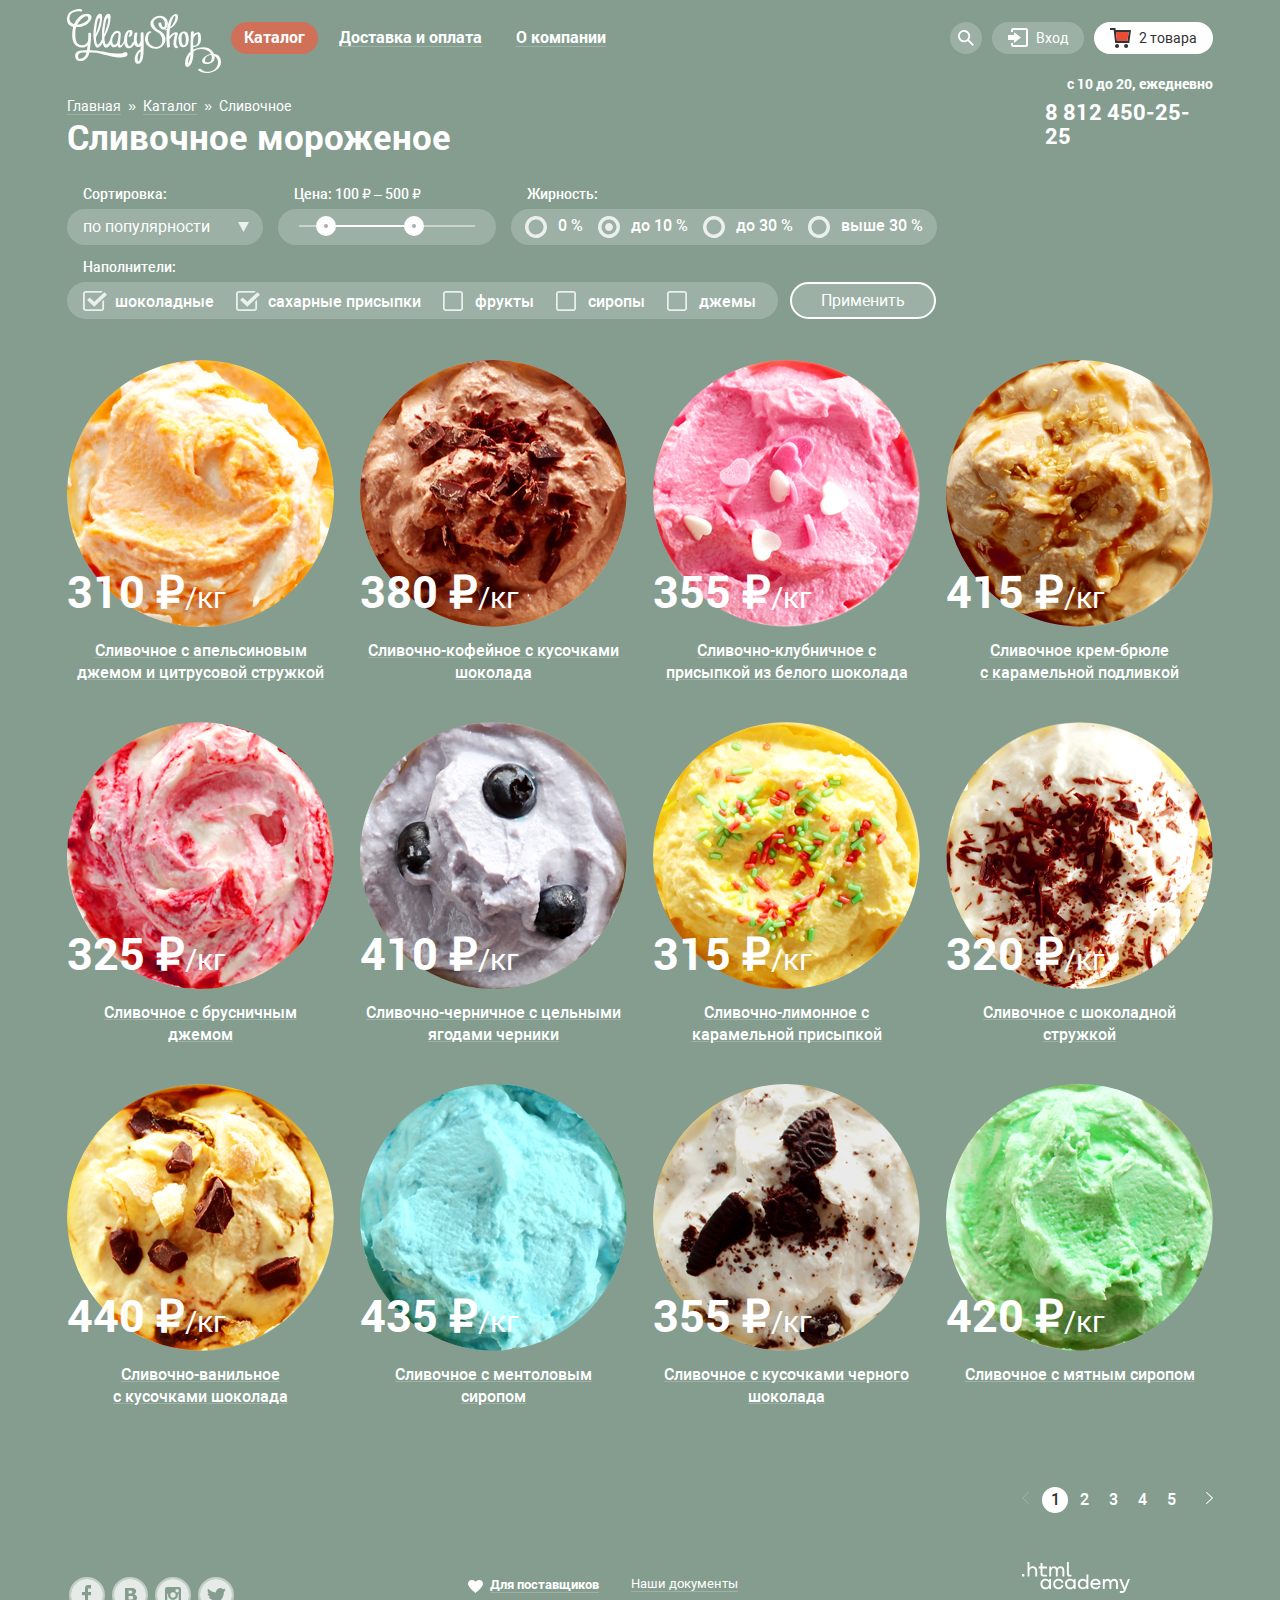
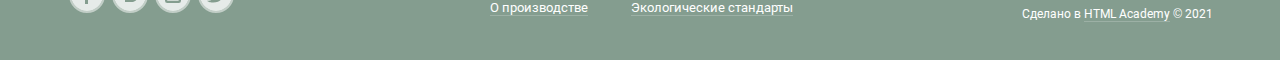
==== commit 27851a48: "добавляет модальное окно, js для его демонстрации, правит стили" ====
--- a/catalog.html
+++ b/catalog.html
@@ -9,7 +9,7 @@
 <!--  <link rel="manifest" href="manifest.webmanifest">-->
   <link href="https://fonts.googleapis.com/css2?family=Roboto:wght@400;500;700&display=swap" rel="stylesheet">
   <link href="css/normalize.css" rel="stylesheet">
-  <link href="css/style.css" rel="stylesheet">
+  <link href="css/style.min.css" rel="stylesheet">
 </head>
 <body class="green-back">
 <header class="main-header">
@@ -48,11 +48,12 @@
     <ul class="user-list">
       <li class="user-list-item">
         <button class="user-link search-button" type="button" aria-label="Поиск товара">
-          <svg width="16" height="16" fill="none" xmlns="http://www.w3.org/2000/svg">
+          <svg aria-hidden="true" focusable="false" role="img" width="16" height="16" fill="none"
+               xmlns="http://www.w3.org/2000/svg">
             <path d="M16 14.665l-4.921-4.932a6.144 6.144 0 00-.994-8.273 6.113 6.113 0 00-8.307.352 6.141 6.141 0 00-.293
             8.328 6.11 6.11 0 008.262.937L14.659 16 16 14.665zm-9.918-4.288a4.245 4.245 0 01-3.928-2.63 4.269 4.269 0 01.922-4.643
             4.248 4.248 0 014.632-.923 4.253 4.253 0 012.624 3.936 4.274 4.274 0 01-1.247 3.01 4.256 4.256 0 01-3.003 1.25z"
-                fill="#fff"/>
+                  fill="#fff"/>
           </svg>
         </button>
         <form class="user-form search-form" action="https://echo.htmlacademy.ru" method="get">
@@ -62,7 +63,8 @@
       </li>
       <li class="user-list-item">
         <a class="user-link login-link" href="#">
-          <svg width="20" height="19" fill="none" xmlns="http://www.w3.org/2000/svg">
+          <svg aria-hidden="true" focusable="false" role="img" width="20" height="19" fill="none"
+               xmlns="http://www.w3.org/2000/svg">
             <path d="M6.04 14.88l6.92-5.38-6.92-5.37v2.91H0v4.92h6.04v2.92z" fill="#fff"/>
             <path d="M18 0H5a2 2 0 00-2 2v2h2V2h13v15H5v-2H3v2a2 2 0 002 2h13a2 2 0 002-2V2a2 2 0 00-2-2z" fill="#fff"/>
           </svg>
@@ -91,9 +93,10 @@
           </div>
         </form>
       </li>
-      <li class="user-list-item">
+      <li class="user-list-item cart-full">
         <a class="user-link cart-link cart-link-filled" href="#" aria-label="Корзина покупок">
-          <svg width="21" height="20" fill="none" xmlns="http://www.w3.org/2000/svg">
+          <svg aria-hidden="true" focusable="false" role="img" width="21" height="20" fill="none"
+               xmlns="http://www.w3.org/2000/svg">
             <path d="M7.034 20a2.008 2.008 0 002.015-2c0-1.105-.902-2-2.015-2a2.008 2.008 0 00-2.016 2c0 1.105.903 2
             2.016 2zM16.103 20a2.008 2.008 0 002.015-2c0-1.105-.902-2-2.015-2a2.008 2.008 0 00-2.016 2c0 1.105.903 2
             2.016 2zM5.703 2l-.241-2H0v2h3.668l1.511 13h14.108L21 2H5.703zm11.8 11H6.973L5.965 4h12.727l-1.189 9z"
@@ -181,13 +184,6 @@
         <div class="price-range">
           <input type="range" id="range-1" min="0" max="400" value="100" tabindex="0">
           <input type="range" id="range-2" min="400" max="800" value="500" tabindex="0">
-<!--          <div class="price-line-grey">-->
-<!--            <div class="price-line-white"></div>-->
-<!--          </div>-->
-<!--          <div>-->
-<!--            <label class="price-circle price-circle-left" for="range-1"></label>-->
-<!--            <label class="price-circle price-circle-right" for="range-2"></label>-->
-<!--          </div>-->
         </div>
       </fieldset>
       <fieldset class="filter-fieldset fat">
@@ -199,7 +195,7 @@
           </li>
           <li class="fieldset-item">
             <input class="form-radio visually-hidden" type="radio" name="radio" id="radio2" checked>
-            <label for="radio2" >до 10 %</label>
+            <label for="radio2">до 10 %</label>
           </li>
           <li class="fieldset-item">
             <input class="form-radio visually-hidden" type="radio" name="radio" id="radio3">
@@ -223,7 +219,7 @@
           </li>
           <li class="fieldset-item">
             <label for="filler2">
-              <input class="form-checkbox visually-hidden" type="checkbox" name="filler2" id="filler2" checked >
+              <input class="form-checkbox visually-hidden" type="checkbox" name="filler2" id="filler2" checked>
               <span class="form-check"></span>
               сахарные присыпки
             </label>
@@ -275,9 +271,7 @@
           <p class="cards-label"><span class="visually-hidden">хит</span></p>
           <p class="cards-info"><span class="cards-price">380 ₽</span>/кг</p>
         </div>
-<!--        <div class="product-button-wrapper">-->
-          <a class="button product-button" href="#" tabindex="0">Быстрый просмотр</a>
-<!--        </div>-->
+        <a class="button product-button" href="#" tabindex="0">Быстрый просмотр</a>
       </section>
       <section class="cards-item" tabindex="0">
         <h3>Сливочно-клубничное с присыпкой из белого шоколада</h3>
@@ -413,7 +407,7 @@
     <li class="social-item">
       <a class="social-button facebook" href="#">
         <span class="visually-hidden">Фейсбук</span>
-        <svg width="32" height="32" fill="none" xmlns="http://www.w3.org/2000/svg">
+        <svg aria-hidden="true" focusable="false" role="img" width="32" height="32" fill="none" xmlns="http://www.w3.org/2000/svg">
           <path d="M16 0a16 16 0 100 32 16 16 0 000-32zm4.06 9.45H17v3.45h3v3.44h-3V25h-3v-8.66h-3V12.9h3V9.45A3.25 3.25
           0 0117 6h3v3.45h.06z" fill="#fff" fill-opacity=".8"/>
         </svg>
@@ -422,7 +416,7 @@
     <li class="social-item">
       <a class="social-button vk" href="#">
         <span class="visually-hidden">Вконтакте</span>
-        <svg width="32" height="32" fill="none" xmlns="http://www.w3.org/2000/svg">
+        <svg aria-hidden="true" focusable="false" role="img" width="32" height="32" fill="none" xmlns="http://www.w3.org/2000/svg">
           <path d="M16.64 14.49c.325 0 .648-.06.95-.18a1.2 1.2 0 00.64-.56 2 2 0 00.15-.8 1.55 1.55 0 00-.18-.7 1.05 1.05
           0 00-.61-.51 3 3 0 00-1-.17h-2v3h.57c.59-.05 1.08-.06 1.48-.08zM18.12 17.08A4.851 4.851 0 0017 17h-2.39v3.5h2.45a3.23
           3.23 0 001.21-.25c.321-.11.593-.33.77-.62a1.9 1.9 0 00.22-.9 1.76 1.76 0 00-.26-1 1.6 1.6 0 00-.88-.65z"
@@ -437,23 +431,27 @@
     <li class="social-item">
       <a class="social-button instagram" href="#">
         <span class="visually-hidden">Инстаграмм</span>
-        <svg width="32" height="32" fill="none" xmlns="http://www.w3.org/2000/svg"><g fill-opacity=".8" fill="#fff">
-          <path d="M20.92 16A4.96 4.96 0 1111 16c.001-.384.048-.767.14-1.14h-.9v6.84h11.4v-6.84h-.9c.1.373.161.755.18 1.14z"/>
-          <path d="M16 18.66A2.66 2.66 0 1013.32 16 2.67 2.67 0 0016 18.66zM21.68 10.3h-3.04v3.04h3.04V10.3z"/>
-          <path d="M16 0a16 16 0 100 32 16 16 0 000-32zm8 21.7a2.28 2.28 0 01-2.32 2.3h-11.4A2.29 2.29 0 018 21.7V10.3A2.29
-          2.29 0 0110.28 8h11.39A2.29 2.29 0 0124 10.3v11.4z"/></g>
+        <svg aria-hidden="true" focusable="false" role="img" width="32" height="32" fill="none" xmlns="http://www.w3.org/2000/svg">
+          <g fill-opacity=".8" fill="#fff">
+            <path
+              d="M20.92 16A4.96 4.96 0 1111 16c.001-.384.048-.767.14-1.14h-.9v6.84h11.4v-6.84h-.9c.1.373.161.755.18 1.14z"/>
+            <path d="M16 18.66A2.66 2.66 0 1013.32 16 2.67 2.67 0 0016 18.66zM21.68 10.3h-3.04v3.04h3.04V10.3z"/>
+            <path d="M16 0a16 16 0 100 32 16 16 0 000-32zm8 21.7a2.28 2.28 0 01-2.32 2.3h-11.4A2.29 2.29 0 018 21.7V10.3A2.29
+          2.29 0 0110.28 8h11.39A2.29 2.29 0 0124 10.3v11.4z"/>
+          </g>
         </svg>
       </a>
     </li>
     <li class="social-item">
       <a class="social-button twitter" href="#">
         <span class="visually-hidden">Твиттер</span>
-        <svg width="32" height="32" fill="none" xmlns="http://www.w3.org/2000/svg"><path d="M16 0a16 16 0 100 32 16 16 0
+        <svg aria-hidden="true" focusable="false" role="img" width="32" height="32" fill="none" xmlns="http://www.w3.org/2000/svg">
+          <path d="M16 0a16 16 0 100 32 16 16 0
         000-32zm7.94 12.81c-.25 6.52-3.46 10.83-11 10.7h-.48c-.45 0-4.55-.44-5.35-1.82a7.32 7.32 0
         005.12-1.14c-1.05-.29-2.92-.46-3.25-2.85a2.31 2.31 0 001.3.12C9 17 7.53 16.3 7.61 14.17c.418.32.935.482
         1.46.46-.77-.23-2.15-3.24-1-4.78 2 1.79 4.07 3.48 7.8 3.64.23-2.21 1.24-3.7 3.17-4.32A3.61 3.61 0 0123
         10.31c.74-.23 1.45-.47 2.19-.69a2.21 2.21 0 01-.93 1.71 1.77 1.77 0 001.42-.47 2.9 2.9 0 01-1.74 1.95z"
-                                                                                         fill="#fff" fill-opacity=".8"/>
+                fill="#fff" fill-opacity=".8"/>
         </svg>
       </a>
     </li>
@@ -468,7 +466,8 @@
     <div class="copyright-image-wrapper">
       <img src="img/logo-academy.svg" width="108" height="31" alt="Логотип HTMl Academy">
     </div>
-    <p class="copyright-text">Сделано в <a class="copyright-link" href="https://htmlacademy.ru/intensive/htmlcss">HTML Academy</a> © 2021</p>
+    <p class="copyright-text">Сделано в <a class="copyright-link" href="https://htmlacademy.ru/intensive/htmlcss">HTML
+      Academy</a> © 2021</p>
   </div>
 </footer>
 </body>
--- a/css/style.min.css
+++ b/css/style.min.css
@@ -0,0 +1 @@
+@-webkit-keyframes shake{0%,to{transform:translateX(0)}10%,30%,50%,70%,90%{transform:translateX(-10px)}20%,40%,60%,80%{transform:translateX(10px)}}@keyframes shake{0%,to{transform:translateX(0)}10%,30%,50%,70%,90%{transform:translateX(-10px)}20%,40%,60%,80%{transform:translateX(10px)}}@font-face{font-family:"Roboto";src:url(../fonts/roboto.woff2) format("woff2"),url(../fonts/roboto.woff) format("woff");font-weight:400;font-style:normal;font-display:swap}@font-face{font-family:"Roboto";src:url(../fonts/robotomedium.woff2) format("woff2"),url(../fonts/robotomedium.woff) format("woff");font-weight:500;font-style:normal;font-display:swap}@font-face{font-family:"Roboto";src:url(../fonts/robotobold.woff2) format("woff2"),url(../fonts/robotobold.woff) format("woff");font-weight:700;font-style:normal;font-display:swap}:root{--black:#000000;--basic-dark-grey:#323232;--black2:#353535;--chocolate-back:#502f1c;--green-grey:#5A5A5A;--raspberry-back:#690d2a;--light-green-grey:#696969;--basic-green:#849D8F;--basic-grey-blue:#8996A6;--basic-brown:#9D8B84;--red2:#942718;--dark-grey:#999999;--grey6:#ABABAB;--red1:#AC1000;--grey8:#CACAC7;--lightning-green:#D7F2E3;--dark-peach:#D07058;--grey4:#D3D3D2;--gradient-red:#E74A35;--orange:#E84D37;--waffles-back:#ebddc3;--dirty-white:#EDEDED;--basic-white:#ffffff;--gradient-orange:#f26843;--light-peach:#FBDED7;--peach:#F6B5A5;--white-grey:#F8F7F4;--pink:#FFBC9E;--white2:#FEFEFE;--shadow-grey:rgba(0, 0, 0, 0.2);--grey9:rgba(0, 0, 0, 0.3);--shadow-grey2:rgba(0, 0, 0, 0.4);--grey7:rgba(0, 0, 0, 0.07);--brown2:rgba(160, 32, 11, 0.76);--grey2:rgba(171, 171, 171, 0.3);--light-orange:rgba(172, 16, 0, 0.64);--light-orange2:rgba(172, 16, 0, 0.25);--grey:rgba(178, 178, 178, 0.52);--lightning-grey-blue:rgba(218, 228, 239, 0.75);--pink2:rgba(232, 77, 55, 0.3);--lightning-brown:rgba(239, 224, 218, 0.75);--special-white5:rgba(248, 247, 244, 0.5);--special-white:rgba(255, 255, 255, 0.2);--special-white2:rgba(255, 255, 255, 0.4);--special-white3:rgba(255, 255, 255, 0.5);--special-white4:rgba(255, 255, 255, 0.7);--special-white6:rgba(255, 255, 255, 0.8);--special-pink:rgba(255, 188, 158, 0.3);--sky-blue:rgba(46, 136, 228, 0.52);--grey3:rgba(50, 50, 50, 0.2);--grey5:rgba(50, 50, 50, 0.3);--shadow-brown:rgba(85, 8, 0, 0.54)}html{box-sizing:border-box;height:100%}*,::after,::before{box-sizing:inherit}body{min-width:1200px;margin:0;padding:0;font-family:'Roboto',Arial,sans-serif;font-size:16px;line-height:22px;font-weight:400;color:var(--basic-white);min-height:100%;display:grid;grid-template-rows:-webkit-min-content 1fr -webkit-min-content;grid-template-rows:min-content 1fr min-content;align-content:start}body>input[type=radio]{display:none}.green-back{background-color:var(--basic-green)}img{max-width:100%;height:auto}.visually-hidden:not(:focus):not(:active),input[type=checkbox].visually-hidden,input[type=radio].visually-hidden{position:absolute;width:1px;height:1px;margin:-1px;border:0;padding:0;white-space:nowrap;-webkit-clip-path:inset(100%);clip-path:inset(100%);clip:rect(0 0 0 0);overflow:hidden}.container{width:1200px;margin:0 auto;padding:0 27px}.button{background:linear-gradient(180deg,var(--gradient-orange) 0%,var(--gradient-red) 100%);box-shadow:0 2px 2px var(--light-orange);text-shadow:0 2px 5px var(--brown2);border-radius:70px;color:var(--basic-white);border:0;font-size:18px;line-height:24px;font-weight:700;display:inline-block;vertical-align:middle;cursor:pointer}.button:hover{background:linear-gradient(0deg,var(--special-white),var(--special-white)),linear-gradient(180deg,var(--gradient-orange) 0%,var(--gradient-red) 100%);box-shadow:0 1px 2px var(--red1)}.button:active,.button:focus{background:linear-gradient(0deg,var(--grey7),var(--grey7)),linear-gradient(180deg,var(--gradient-orange) 0%,var(--gradient-red) 100%);box-shadow:inset 0 2px 2px var(--red2)}.main-header{margin:0 auto;width:1200px;padding:6px 27px 28px}.logo{padding-top:3px}.logo,.logo img{width:154px;height:64px}.main-nav{display:grid;grid-template-rows:auto auto;grid-template-columns:154px 1fr auto;-moz-column-gap:10px;column-gap:10px;position:relative}.main-nav a{text-decoration:none;color:var(--basic-white)}.main-nav a:focus,.main-nav a:hover{color:var(--basic-dark-grey)}.main-nav-list{padding:0;margin:0;list-style:none;display:flex;flex-wrap:wrap;align-items:center}.footer-item b,.main-nav-item,.main-nav-link{position:relative}.main-nav-link{font-weight:700;line-height:18px;margin-right:8px;padding:4px 13px 7px}.main-nav-link::after{content:"";width:calc(100% - 26px);height:1px;background-color:var(--special-white);position:absolute;bottom:7px;left:50%;transform:translateX(-50%)}.main-nav-link:hover{background-color:var(--basic-white);border-radius:26px}.main-nav-link:hover .link-border{border-bottom:none}.main-nav-link:active,.main-nav-link:focus{background-color:var(--dirty-white);box-shadow:inset 0 2px 1px var(--light-green-grey);border-radius:26px}.main-nav-link.active{background-color:var(--dark-peach);border-radius:26px}.main-nav-link.active::after,.main-nav-link:focus::after,.main-nav-link:hover::after{display:none}.menu-list{display:none}.main-nav-item:hover .menu-list{display:block;width:143px;z-index:1;padding:0;margin:0;list-style:none;box-shadow:0 20px 20px var(--shadow-grey2);border-radius:4px;font-size:14px;line-height:16px;position:absolute;left:-7px;top:27px;border-top:5px solid transparent}.menu-item{background-color:var(--basic-white)}.menu-item:first-child{border-top-left-radius:4px;border-top-right-radius:4px}.menu-item:last-child{border-bottom-left-radius:4px;border-bottom-right-radius:4px}.menu-list a{color:var(--basic-dark-grey)}.menu-link{border-radius:0;padding:9px 21px 7px 20px;display:inline-block;vertical-align:middle;width:100%}.menu-link.new{font-weight:700;padding:10px 21px 13px 20px;border-top-right-radius:4px;border-top-left-radius:4px;position:relative}.menu-link.new:after{content:"";width:128px;height:1px;background-color:var(--grey3);position:absolute;bottom:0;left:50%;transform:translateX(-50%)}.menu-item:last-child .menu-link{border-bottom-right-radius:4px;border-bottom-left-radius:4px;padding-bottom:13px}.menu-link:hover{background-color:var(--light-peach)}.menu-link:active,.menu-link:focus{background-color:var(--peach)}.menu-link.active{background-color:var(--dark-peach);color:var(--basic-white)}.user-list{padding:0;margin:0;list-style:none;display:flex;flex-wrap:wrap;align-items:center}.user-list-item{margin-right:10px;position:relative;padding:5px 0}.user-list-item:last-child{margin-right:0}.user-link{background-color:var(--special-white);font-size:14px;line-height:16px;border-radius:20px;min-height:32px;display:flex;align-items:center;justify-content:center;padding:6px 16px}.user-link svg{margin-right:8px}.user-link:hover{background-color:var(--basic-white)}.user-form{background-color:var(--white-grey);box-shadow:0 20px 20px var(--shadow-grey2);border-radius:4px}.user-form input[type=email],.user-form input[type=password],.user-form input[type=text]{background-color:var(--basic-white);box-sizing:border-box;border-radius:4px;color:var(--basic-dark-grey);box-shadow:0 0 0 1px var(--grey4);border:0;padding:12px 15px}.mailing-form input[type=email]:hover,.user-form input[type=email]:hover,.user-form input[type=password]:hover,.user-form input[type=text]:hover{box-shadow:0 0 0 2px var(--grey)}.mailing-form input[type=email]:focus,.user-form input[type=email]:focus,.user-form input[type=password]:focus,.user-form input[type=text]:focus{outline:0;box-shadow:0 0 0 2px var(--sky-blue)}.mailing-form input::-webkit-input-placeholder,.user-form input::-webkit-input-placeholder{color:var(--dark-grey);font-size:14px;line-height:16px;font-weight:400}.mailing-form input::-moz-placeholder,.user-form input::-moz-placeholder{color:var(--dark-grey);font-size:14px;line-height:16px;font-weight:400}.mailing-form input::placeholder,.user-form input::placeholder{color:var(--dark-grey);font-size:14px;line-height:16px;font-weight:400}.search-button{border:0;border-radius:50%;width:32px;height:32px;padding:0;cursor:pointer}.search-button svg{margin-right:0}.cart-link-empty:hover path,.login-link:hover path,.search-button:hover path{fill:var(--basic-dark-grey)}.login-form,.search-form{display:none}.user-list-item:hover .login-form,.user-list-item:hover .search-form{display:block;width:341px;min-height:81px;position:absolute;z-index:1;right:1px;top:42px;padding:20px 16px 20px 15px}.login-form input[type=email],.login-form input[type=password],.search-form input[type=text]{width:100%}.login-button,.order-button{box-shadow:0 1px 2px var(--light-orange2);text-shadow:none;border-radius:26px}.login-button{padding:9px 25px;margin-right:5px}.login-link{padding-left:16px}.login-link svg{margin-top:-1px}.user-list-item:hover .login-form{width:277px;min-height:214px;right:0;padding:20px 19px}.login-form div{margin-bottom:22px}.login-form div:last-child{margin-bottom:0;display:flex;justify-content:space-between;align-items:flex-start;flex-wrap:wrap}.login-form-list{padding:0;margin:0;list-style:none;display:flex;flex-wrap:wrap;justify-content:space-between;flex-direction:column}.login-form-list a{font-size:13px;line-height:15px;color:var(--basic-dark-grey);border-bottom:1px solid var(--grey5)}.login-form-list a:focus,.login-form-list a:hover{color:var(--orange);border-bottom:1px solid var(--pink2)}.cart-content::before,.login-form::before,.search-form::before{content:"";width:100%;height:3px;background-color:transparent;display:block;position:absolute;top:-3px;left:0;right:0}.cart-content::before{height:5px}.main-nav .cart-link-filled{background-color:var(--basic-white);color:var(--basic-dark-grey)}.cart-content{display:none}.cart-full:hover .cart-content{display:block;background-color:var(--white-grey);box-shadow:0 20px 20px var(--shadow-grey2);border-radius:4px;font-size:13px;line-height:16px;color:var(--basic-dark-grey);padding:10px 14px 21px 15px;position:absolute;right:0;top:42px;width:539px;z-index:1}.cart-content table{border-bottom:1px solid var(--grey8);margin-bottom:18px;width:100%;border-collapse:collapse}.cart-content table td{padding-top:20px;padding-bottom:16px;vertical-align:top}.cart-content td.reset-td{vertical-align:middle;padding-top:10px;padding-bottom:16px}.cart-content td.image-td{padding:12px 3px 0 2px}.cart-content .title-td{padding-left:7px;padding-right:15px;width:238px}.info-td{padding-left:16px;padding-right:12px}.cost-td{padding-left:10px;padding-right:17px}.cart-content .product-info{color:var(--black)}.cart-content img{background-color:var(--grey7);border-radius:50%;width:33px;height:33px;-o-object-fit:contain;object-fit:contain}.cart-price{color:var(--grey6)}.cart-reset{padding:0;width:21px;height:21px;border:0;background-color:transparent;background-image:url(../img/icon-cross.svg);background-repeat:no-repeat;background-position:center center;cursor:pointer}.cart-reset:active,.cart-reset:hover{border:1px solid var(--grey7);border-radius:4px}.cart-total{display:flex;justify-content:flex-end;align-items:center;font-size:15px;font-weight:700;margin:0 0 14px}.cart-total dd{margin-left:5px}.order-button{padding:11px 15px 10px;min-width:172px;display:block;margin-left:auto}.nav-contacts{position:absolute;right:0;top:70px;display:flex;flex-wrap:wrap;width:168px;justify-content:flex-end}.nav-contacts p{font-size:14px;line-height:16px;font-weight:700;margin:0 0 8px}.nav-contacts a,.nav-contacts a:focus,.nav-contacts a:hover{font-size:22px;line-height:24px;font-weight:700;color:var(--basic-white)}.slider{position:relative;margin-bottom:37px;margin-top:298px;text-align:center;color:var(--basic-white)}.wrapper{background-image:url(../img/icecream-group1.png);background-repeat:no-repeat;background-position:top center;min-height:100vh;transition:background-image .5s ease,background-color .5s ease}.wrapper:after,.wrapper:before{content:"";visibility:hidden}.wrapper:before{background-image:url(../img/icecream-group2.png)}.wrapper:after{background-image:url(../img/icecream-group3.png)}.cards-item::after,.slide{display:none}.slide-title{margin:0 auto 27px;width:700px;font-size:60px;font-weight:700;line-height:60px}.slide-button{display:inline-block;margin-bottom:5px;padding:9px 23px;font-weight:600;vertical-align:top;color:var(--basic-white);text-decoration:none;background:var(--gradient-orange);border-radius:70px;box-shadow:0 2px 2px var(--light-orange);text-shadow:0 2px 5px var(--brown2);font-size:32px;line-height:44px;letter-spacing:.05em}.slide-button:hover{box-shadow:0 2px 2px var(--red1)}.slide-button:active,.slide-button:focus{background:linear-gradient(0deg,var(--grey7),var(--grey7)),linear-gradient(180deg,var(--gradient-orange) 0%,var(--gradient-red) 100%);box-shadow:inset 0 2px 2px var(--red2)}.toggle{position:absolute;left:0;bottom:25px;font-size:0}.toggle label{display:inline-block;width:21px;height:21px;margin-right:8px;vertical-align:top;background-color:transparent;border:2px solid var(--basic-white);border-radius:50%;cursor:pointer}.toggle label:hover{background-color:var(--special-white2)}.toggle label:active{background-color:var(--basic-white)}.toggle label:focus-within{outline:-webkit-focus-ring-color auto 5px}.btn-1:checked~.wrapper .slide1,.btn-2:checked~.wrapper .slide2,.btn-3:checked~.wrapper .slide3{display:block}.btn-1:checked~.wrapper{background-color:var(--basic-green);background-image:url(../img/icecream-group1.png)}.btn-2:checked~.wrapper{background-color:var(--basic-grey-blue);background-image:url(../img/icecream-group2.png)}.btn-3:checked~.wrapper{background-color:var(--basic-brown);background-image:url(../img/icecream-group3.png)}.btn-1:checked~.wrapper label[for=btn-1],.btn-2:checked~.wrapper label[for=btn-2],.btn-3:checked~.wrapper label[for=btn-3]{background-color:var(--basic-white)}.columns{display:grid;grid-template-columns:1fr 1fr;-moz-column-gap:26px;column-gap:26px;margin-bottom:32px}.special-item{width:560px;min-height:230px;border-radius:16px;padding:15px 22px 22px 16px;display:flex;flex-direction:column;justify-content:space-between}.special-item.chocolates,.special-item.raspberries{background-image:url(../img/background-raspberries.png);background-repeat:no-repeat;background-size:100% 100%;background-position:center center;background-color:var(--red1)}.special-item.chocolates{background-image:url(../img/background-chocolate.png);background-color:var(--shadow-brown)}.special-item h3{font-weight:700;font-size:35px;line-height:41px;text-align:left;margin:0 0 17px}.special-item p{margin:0;font-weight:700;font-size:18px;line-height:22px}.special-button{font-weight:700;padding:12px 22px 13px;margin-left:auto}.special-button:hover{box-shadow:0 1px 2px var(--light-orange)}.special-button:active,.special-button:focus{background:linear-gradient(0deg,var(--grey7),var(--grey7)),linear-gradient(180deg,var(--gradient-orange) 0%,var(--gradient-red) 100%);box-shadow:inset 0 2px 2px var(--red2)}.cards{position:relative;display:flex;flex-wrap:wrap;justify-content:start;margin-left:-13px;margin-right:-13px}.cards-image-wrapper{height:267px;margin-bottom:13px;position:relative}.cards-image{width:267px;height:267px;-o-object-fit:contain;object-fit:contain}.cards-item{width:293px;display:flex;flex-direction:column;padding:6px 13px 0;margin-bottom:32px;position:relative}.cards-item:focus-within::after,.cards-item:hover::after{content:"";background-color:var(--special-white);box-shadow:0 20px 20px var(--shadow-grey);border-radius:4px;z-index:1;width:100%;min-height:calc(100% + 80px);position:absolute;top:0;left:0;display:block}.cards-item h3{margin:0 auto;font-weight:500;text-align:center;font-size:16px;text-decoration:underline;-webkit-text-decoration-color:var(--special-white);text-decoration-color:var(--special-white);order:2;width:96%}.cards-item img{border-radius:50%;background-color:var(--grey);width:267px;height:267px}.cards-label{background-image:url(../img/label.png);background-repeat:no-repeat;background-position:center center;background-size:100% 100%;width:61px;height:61px;display:block;position:absolute;top:-16px;left:0}.cards-item .product-button,.page-main .cards-label{display:none}.cards-item:focus-within .product-button,.cards-item:hover .product-button{display:block;margin:18px auto 21px;border-radius:50px;line-height:24px;text-decoration:none;box-shadow:0 1px 2px var(--red1);padding:12px 16px;position:absolute;z-index:2;top:98%;left:50%;transform:translateX(-50%);width:200px;text-align:center}.cards-item .product-button:active{background:linear-gradient(0deg,var(--grey7),var(--grey7)),linear-gradient(180deg,var(--gradient-orange) 0%,var(--gradient-red) 100%);box-shadow:inset 0 2px 2px var(--red2)}.cards-item:focus .product-button,.form-radio:focus~label{outline:-webkit-focus-ring-color auto 5px}.cards-price{font-weight:700;font-size:45px;line-height:45px}.cards-info{font-size:30px;line-height:35px;margin:0;position:absolute;bottom:12px}.about,.about-item:before{background-repeat:no-repeat}.about{background-image:url(../img/background-waffles.png);background-size:100%,100%;background-position:center,center;background-color:var(--waffles-back);color:var(--basic-dark-grey);padding:25px 20px 30px;border-radius:16px;margin-bottom:39px;margin-top:9px}.about-title{font-weight:500;font-size:24px;line-height:30px;margin:0 0 10px}.about-list{list-style:none;margin:0;padding:0;display:grid;grid-template-columns:1fr 1fr;-moz-column-gap:26px;column-gap:26px;row-gap:18px}.about-item{padding:5px 0 0 55px;position:relative}.about-item:before{content:"";position:absolute;top:-4px;left:0;width:49px;height:49px;background-position:center center;border:2px solid var(--basic-dark-grey);border-radius:50%}.about-item-icecream:before{background-image:url(../img/icon-icecream.svg);background-size:16px 32px}.about-item-cow:before{background-image:url(../img/icon-cow.svg);background-size:24px 24px}.about-item-leaf:before{background-image:url(../img/icon-leaf.svg);background-size:16px 27px}.about-item-thermometer:before{background-image:url(../img/icon-thermometer.svg);background-size:16px 26px}.blog,.blog-item-title a{color:var(--basic-dark-grey)}.blog{background-color:var(--basic-white);background-image:url(../img/background-strawberries.png);background-size:100%,100%;background-repeat:no-repeat;background-position:center,right;width:560px;height:220px;border-radius:16px;padding:18px 20px;margin-bottom:9px;overflow:auto}.blog-title{font-weight:500;font-size:16px;line-height:22px;text-align:left;margin:0 0 2px}.blog-item-title{font-weight:700;font-size:24px;line-height:30px;margin:0;text-align:left;width:287px}.blog-item-title a{text-decoration:none;display:inline}.blog-item-link span{background-image:linear-gradient(to bottom,var(--black2) 50%,transparent 50%);background-position:0 1.15em;background-repeat:repeat-x;background-size:2px 4px}.blog-item-title a:focus,.blog-item-title a:hover{color:var(--orange);-webkit-text-decoration-color:var(--pink2);text-decoration-color:var(--pink2)}.blog-item-link:focus span,.blog-item-link:hover span{background-image:linear-gradient(to bottom,var(--pink2) 50%,transparent 50%)}.mailing,.mailing-form input[type=email]{background-color:var(--basic-white);color:var(--basic-dark-grey)}.mailing{background-image:url(../img/background-mail.png);background-size:100%,100%;background-repeat:no-repeat;background-position:top,center;width:560px;height:220px;padding-top:5px;border-radius:16px;margin-bottom:9px;overflow:auto}.mailing-wrapper{background:var(--white-grey);border-radius:16px;min-height:210px;margin:0 5px;padding:24px 20px 27px 22px}.mailing-text{color:var(--green-grey);margin:0 0 36px}.mailing-form{display:flex;width:100%;flex-wrap:wrap;align-items:start}.mailing-form input[type=email]{border-radius:6px;padding:10px 14px;margin-right:10px;flex-grow:1;box-shadow:0 0 0 1px var(--grey);border:0;line-height:24px;margin-top:5px}.mailing-button{padding:10px 20px;margin-top:5px}.contacts{width:1200px;margin:0 auto;position:relative}.contacts-map-wrapper{position:relative;width:1200px;height:430px}.contacts-map-wrapper:after{content:"";position:absolute;top:94px;left:316px;width:80px;height:140px;background-image:url(../img/icon-map-pin.svg);background-repeat:no-repeat;background-position:0 0}.contacts-active-map,.contacts-map{width:1200px;height:430px;position:absolute;z-index:2}.contacts-map{background-color:var(--grey);display:block;z-index:1;top:0;bottom:0;left:0;right:0}.contacts-wrapper{background:var(--white2);border-radius:16px;color:var(--basic-dark-grey);font-style:normal;padding:27px 25px 31px;position:absolute;right:24px;top:50%;transform:translateY(-50%);width:306px;z-index:4;min-height:306px}.contacts-wrapper p{font-size:14px;line-height:20px;margin:0 0 23px}.contacts-phone,.contacts-wrapper span{font-weight:700;font-size:18px;line-height:24px}.contacts-phone{color:var(--basic-dark-grey);text-decoration:none}.contacts-button{text-decoration:none;text-shadow:0 2px 5px var(--brown2);padding:10px 20px;text-align:center;width:100%;margin-top:5px}.breadcrumbs{list-style:none;padding:0;font-size:14px;line-height:16px;margin:0 0 2px;display:flex;flex-wrap:wrap;align-items:center}.breadcrumbs-item{padding-right:22px;position:relative}.breadcrumbs-item::after{content:"\00bb";position:absolute;right:7px}.breadcrumbs-item:last-child::after{display:none}.breadcrumbs-link,.footer-item a{color:var(--basic-white);text-decoration:none;border-bottom:1px solid var(--special-white)}.breadcrumbs-link:focus,.breadcrumbs-link:hover,.copyright-text a:focus,.copyright-text a:hover,.footer-item a:focus,.footer-item a:hover{color:var(--pink);border-bottom:1px solid var(--special-pink)}.breadcrumbs-link.active{border-bottom:none}.catalog-title{font-weight:700;font-size:35px;line-height:41px;margin:0 0 15px}.filter{margin-bottom:35px}.fieldset-list,.filter-form{display:flex;justify-content:flex-start;flex-wrap:wrap}.filter-form{width:870px;font-weight:500;line-height:18px;align-items:start}.fieldset-list{list-style:none;margin:0;padding:0;border:0;background-color:var(--special-white);border-radius:20px;align-items:center}.fieldset-item{margin-right:15px}.fieldset-item:last-child{margin-right:0}.filter-fieldset{padding:0;border:0;margin:14px 15px 0 0}.filter-fieldset legend{margin:0 0 7px;font-weight:500;font-size:14px;line-height:16px;padding-left:16px}.sorting-select-wrapper:hover .sorting-select{color:var(--basic-dark-grey)}.sorting-select-wrapper select{-webkit-appearance:none;-moz-appearance:none;appearance:none;background-color:transparent;border:0;padding:0 1em 0 0;margin:0;width:100%;font-family:inherit;font-size:inherit;cursor:inherit;line-height:inherit;z-index:1;color:var(--basic-white)}.sorting-select-wrapper select::-ms-expand{display:none}.price-range,.sorting-select-wrapper{border-radius:20px;border:0;color:var(--basic-white);align-items:center}.sorting-select-wrapper{background-color:var(--special-white);width:196px;padding:9px 14px 9px 16px;font-size:inherit;cursor:pointer;line-height:inherit;position:relative;display:grid;grid-template-areas:"select"}.sorting-select-wrapper::after{content:"";background-image:url(../img/icon-select.svg);width:11px;height:10px;justify-self:end}.sorting-select-wrapper:hover::after{background-image:url(../img/icon-select-hover.svg)}.sorting-select-wrapper select,.sorting-select-wrapper::after{-ms-grid-row:1;-ms-grid-column:1;grid-area:select}.price-range{background:var(--special-white);min-height:36px;width:218px;display:flex;justify-content:center;padding-bottom:2px}.price-range input[type=range]{-webkit-appearance:none;-moz-appearance:none;appearance:none;width:88px;height:2px;background:linear-gradient(to right,var(--special-white5) 27%,var(--basic-white) 27%);outline:0;transition:opacity .2s;display:block}.price-range input[id=range-2]{background:linear-gradient(to left,var(--special-white5) 73%,var(--basic-white) 73%);right:20px}.price-range input::-webkit-slider-thumb{-webkit-appearance:none;appearance:none;width:4px;height:4px;background:var(--grey6);border:8px solid var(--basic-white);border-radius:50%;box-shadow:0 2px 1px 0 var(--grey2);cursor:pointer;box-sizing:content-box}.price-range input::-webkit-slider-thumb:hover{width:5px;height:5px;border:9px solid var(--basic-white)}.price-range input:focus-within::-webkit-slider-thumb{outline:-webkit-focus-ring-color auto 5px;outline-offset:5px}.price-range input::-moz-range-thumb{width:4px;height:4px;background:var(--grey6);border:8px solid var(--basic-white);border-radius:50%;box-shadow:0 2px 1px 0 var(--grey2);cursor:pointer;box-sizing:content-box}.price-range input::-moz-range-thumb:hover{width:5px;height:5px;border:9px solid var(--basic-white)}.price-range input:focus-within::-moz-range-thumb{outline:2px dotted}.fat{margin-right:0}.fat-list{padding:0 14px}.fat-list .fieldset-item{padding:7px 0}.fat-list label,.form-radio+label::before{display:inline-block;vertical-align:middle}.form-radio+label::before{content:"";width:22px;height:22px;background-image:url(../img/radio-off.svg);background-repeat:no-repeat;background-size:22px 22px;background-position:left center;cursor:pointer;margin-right:11px;opacity:80%}.form-radio:checked+label::before{content:"";background-image:url(../img/radio-on.svg)}.form-checkbox:checked:hover+.form-check,.form-checkbox:hover+.form-check,.form-radio:checked:focus+label::before,.form-radio:checked:hover+label::before,.form-radio:focus+label::before,.form-radio:hover+label::before{opacity:100%}.form-radio:-moz-focusring~label{outline:2px dotted}.form-checkbox:checked:disabled+.form-check,.form-checkbox:disabled+.form-check,.form-radio:checked:disabled+label::before,.form-radio:disabled+label::before{opacity:40%}.fillers{width:711px;margin-right:12px}.fillers-list{padding:0 16px}.fillers-list .fieldset-item{padding:10px 0 8px;margin-right:22px}.fillers-list .fieldset-item:last-child{margin-right:0}.fillers-list label{padding-left:32px;position:relative;display:inline-block;vertical-align:middle}.form-check{position:absolute;left:0;top:-2px;width:20px;height:20px;background-image:url(../img/checkbox-off.svg);background-position:center left 0;background-size:20px 20px;background-repeat:no-repeat;opacity:80%}.form-checkbox:checked+.form-check{position:absolute;left:0;top:-2px;width:24px;height:20px;background-image:url(../img/checkbox-on.svg);background-position:center left 0;background-size:24px 20px;background-repeat:no-repeat;opacity:80%}.form-checkbox:focus~.form-check{outline:-webkit-focus-ring-color auto 5px}.form-checkbox:-moz-focusring~.form-check{outline:2px dotted}.filter-button{background:var(--special-white);border-radius:20px;border:2px solid var(--basic-white);color:var(--basic-white);padding:8px 29px 6px;align-self:flex-end;min-height:36px;margin-top:14px}.filter-button:hover{color:var(--basic-dark-grey);background-color:var(--basic-white)}.filter-button:active{box-shadow:inset 0 2px 1px var(--light-green-grey)}.pagination-list{list-style:none;margin:0;grid-column:-2/-1;justify-self:end;padding:45px 0 28px;display:flex;flex-wrap:wrap;justify-content:flex-end;align-items:center}.pagination-item{margin-right:3px}.pagination-item:last-child{margin-right:0}.pagination-button{width:26px;height:26px;border:0;background-color:transparent;background-image:url(../img/icon-right-small.svg);background-repeat:no-repeat;background-size:7px 12px;background-position:center right}.pagination-button:disabled{opacity:20%}.pagination-button-left{transform:rotate(180deg);background-position:center center}.pagination-link{color:var(--basic-white);font-weight:500;line-height:18px;width:26px;height:26px;display:flex;justify-content:center;align-items:center;box-sizing:border-box;text-decoration:none;border-radius:50%}.pagination-link:hover{background-color:var(--special-white)}.pagination-link.active,.pagination-link:active{background-color:var(--basic-white);color:var(--basic-dark-grey)}.footer{padding:18px 27px 25px 29px;font-size:13px;line-height:18px;display:grid;grid-template-columns:1fr 1fr 1fr 1fr;-moz-column-gap:26px;column-gap:26px}.footer-list{list-style:none;margin:0;padding:0;grid-column:2/4;justify-self:center;align-self:center;display:grid;grid-template-columns:auto auto;-moz-column-gap:10px;column-gap:10px;width:347px;min-height:47px}.footer-item{margin-bottom:5px}.footer-item:nth-child(2n+1){padding-left:22px}.footer-item b:before{content:"";position:absolute;top:5px;left:-22px;background-image:url(../img/icon-heart.svg);background-repeat:no-repeat;background-position:0 0;width:15px;height:13px}.social-list{list-style:none;margin:0;display:flex;flex-wrap:wrap;padding:10px 0 0}.social-item{margin:5px 7px 5px 0}.social-button{box-sizing:content-box;display:inline-block;vertical-align:middle;width:32px;height:32px;border:2px solid var(--special-white3);border-radius:50%}.social-button:hover svg g,.social-button:hover svg path{fill-opacity:1}.social-button:focus svg g,.social-button:focus svg path{fill-opacity:1}.social-button:active svg g,.social-button:active svg path{fill-opacity:1}.social-button:active,.social-button:focus{border:2px solid var(--special-white4)}.copyright{justify-self:end;grid-column:4/5}.copyright-text{font-size:12px;margin:7px 0 12px}.copyright-text a{color:var(--basic-white);border-bottom:1px solid var(--special-white);text-decoration:none}.modal,.modal-wrapper{position:fixed;top:0;bottom:0;right:0;left:0}.modal{margin:auto;color:var(--basic-dark-grey);background-color:var(--white-grey);z-index:2}.modal-wrapper{content:"";width:100%;height:100vh;background:var(--grey9);z-index:4;display:none}.modal-feedback{padding:16px 25px 27px 24px;width:477px;top:338px;bottom:auto;border-radius:6px}.modal-description{font-weight:500;font-size:24px;line-height:28px;padding:0;margin:0 0 19px}.feedback-form input[type=email],.feedback-form input[type=text],.feedback-form textarea{background-color:var(--basic-white);box-sizing:border-box;border-radius:4px;color:var(--basic-dark-grey);box-shadow:0 0 0 1px var(--grey);border:0;padding:12px 15px;line-height:20px;font-size:16px;font-weight:400}.feedback-form input[type=email],.feedback-form input[type=text]{width:267px}.feedback-form textarea{width:100%;height:154px}.feedback-form input[type=email]:hover,.feedback-form input[type=text]:hover,.feedback-form textarea:hover{box-shadow:0 0 0 2px var(--grey)}.feedback-form input[type=email]:focus,.feedback-form input[type=text]:focus,.feedback-form textarea:focus{outline:0;box-shadow:0 0 0 2px var(--sky-blue)}.feedback-form input[type=email]::-webkit-input-placeholder,.feedback-form input[type=text]::-webkit-input-placeholder,.feedback-form textarea::-webkit-input-placeholder{color:var(--dark-grey);font-size:16px;line-height:20px;font-weight:400}.feedback-form input[type=email]::-moz-placeholder,.feedback-form input[type=text]::-moz-placeholder,.feedback-form textarea::-moz-placeholder{color:var(--dark-grey);font-size:16px;line-height:20px;font-weight:400}.feedback-form input[type=email]::placeholder,.feedback-form input[type=text]::placeholder,.feedback-form textarea::placeholder{color:var(--dark-grey);font-size:16px;line-height:20px;font-weight:400}.feedback-form div{margin-bottom:20px}.feedback-button{margin-top:5px;padding:10px 24px;margin-left:auto;display:block}.modal-close-button{position:absolute;top:12px;right:14px;width:25px;height:25px;background-color:transparent;cursor:pointer;background-image:url(../img/icon-big-cross.svg);background-size:16px 18px;background-repeat:no-repeat;background-position:center center;border:0;display:block}.modal-close-button:active,.modal-close-button:hover{border:1px solid var(--grey7);border-radius:4px}.modal-close{display:none}.modal-show{display:block}.form-error{-webkit-animation:shake .6s;animation:shake .6s}
